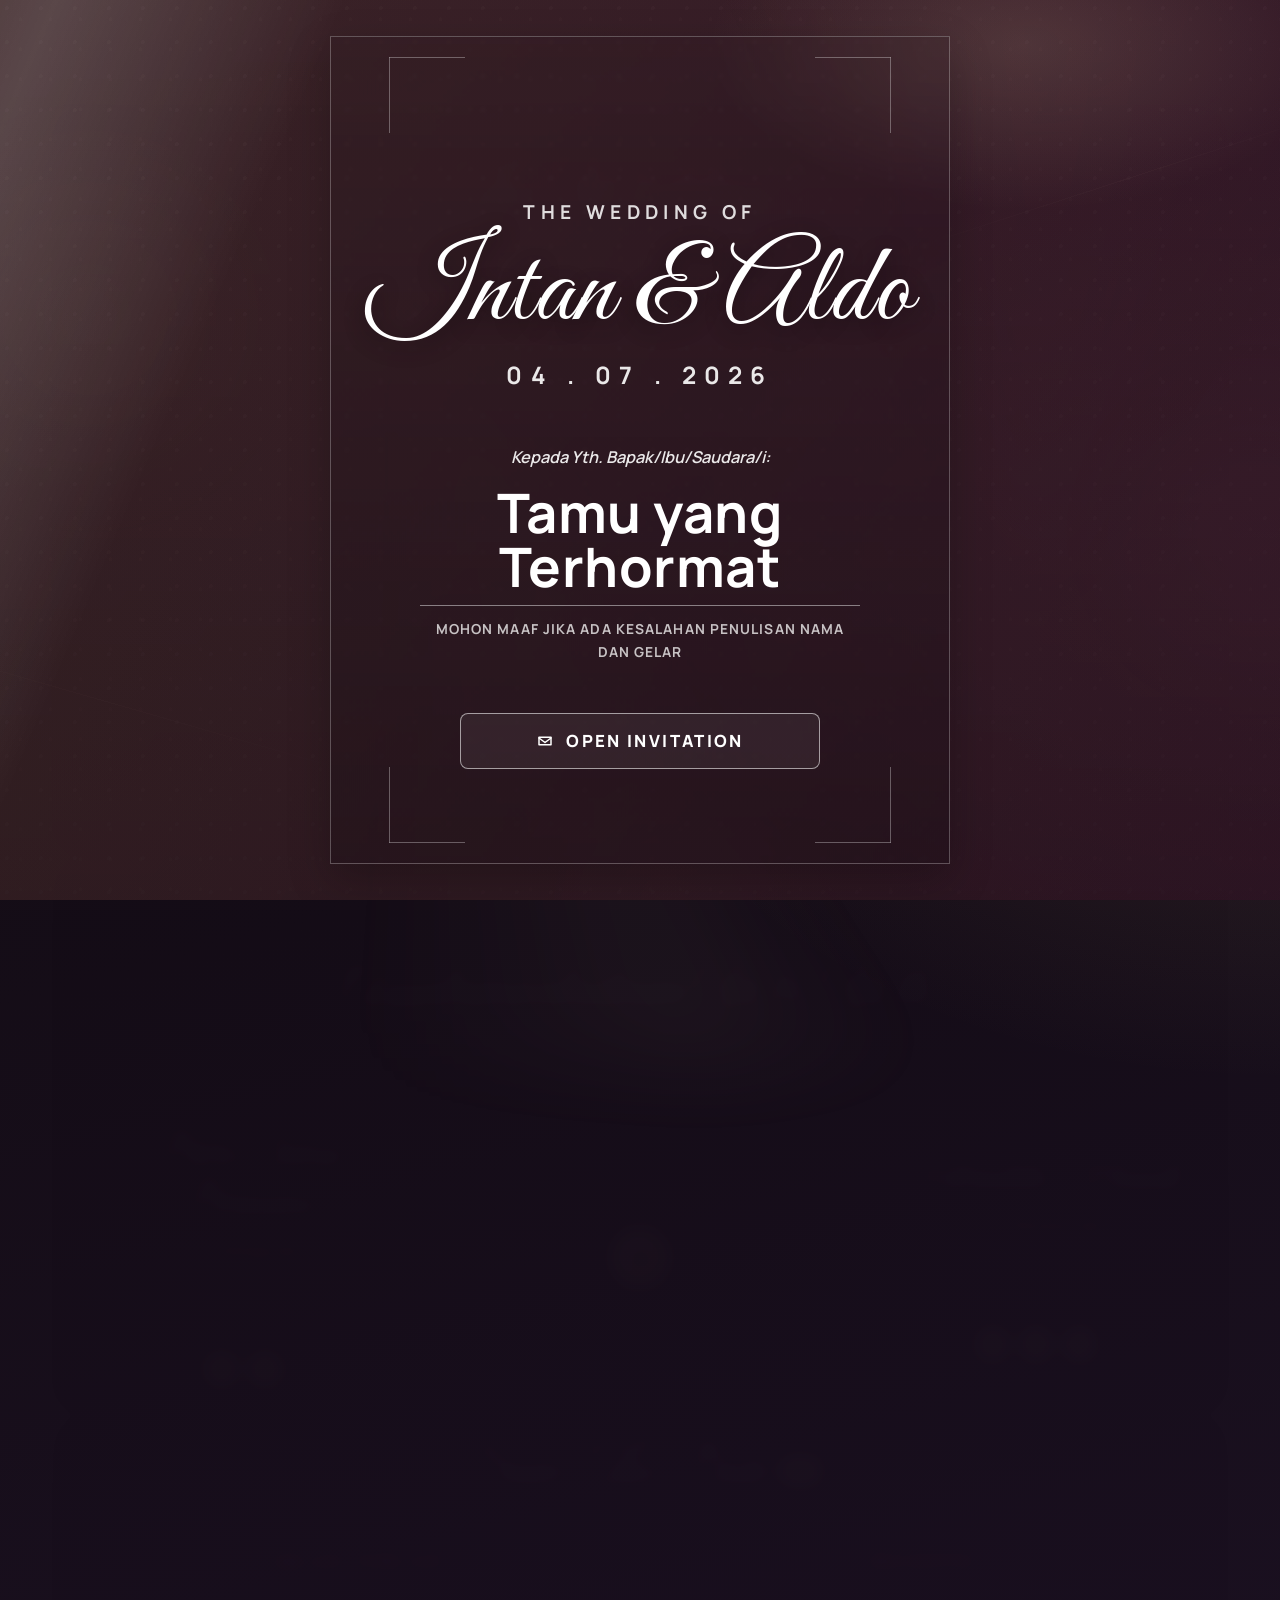
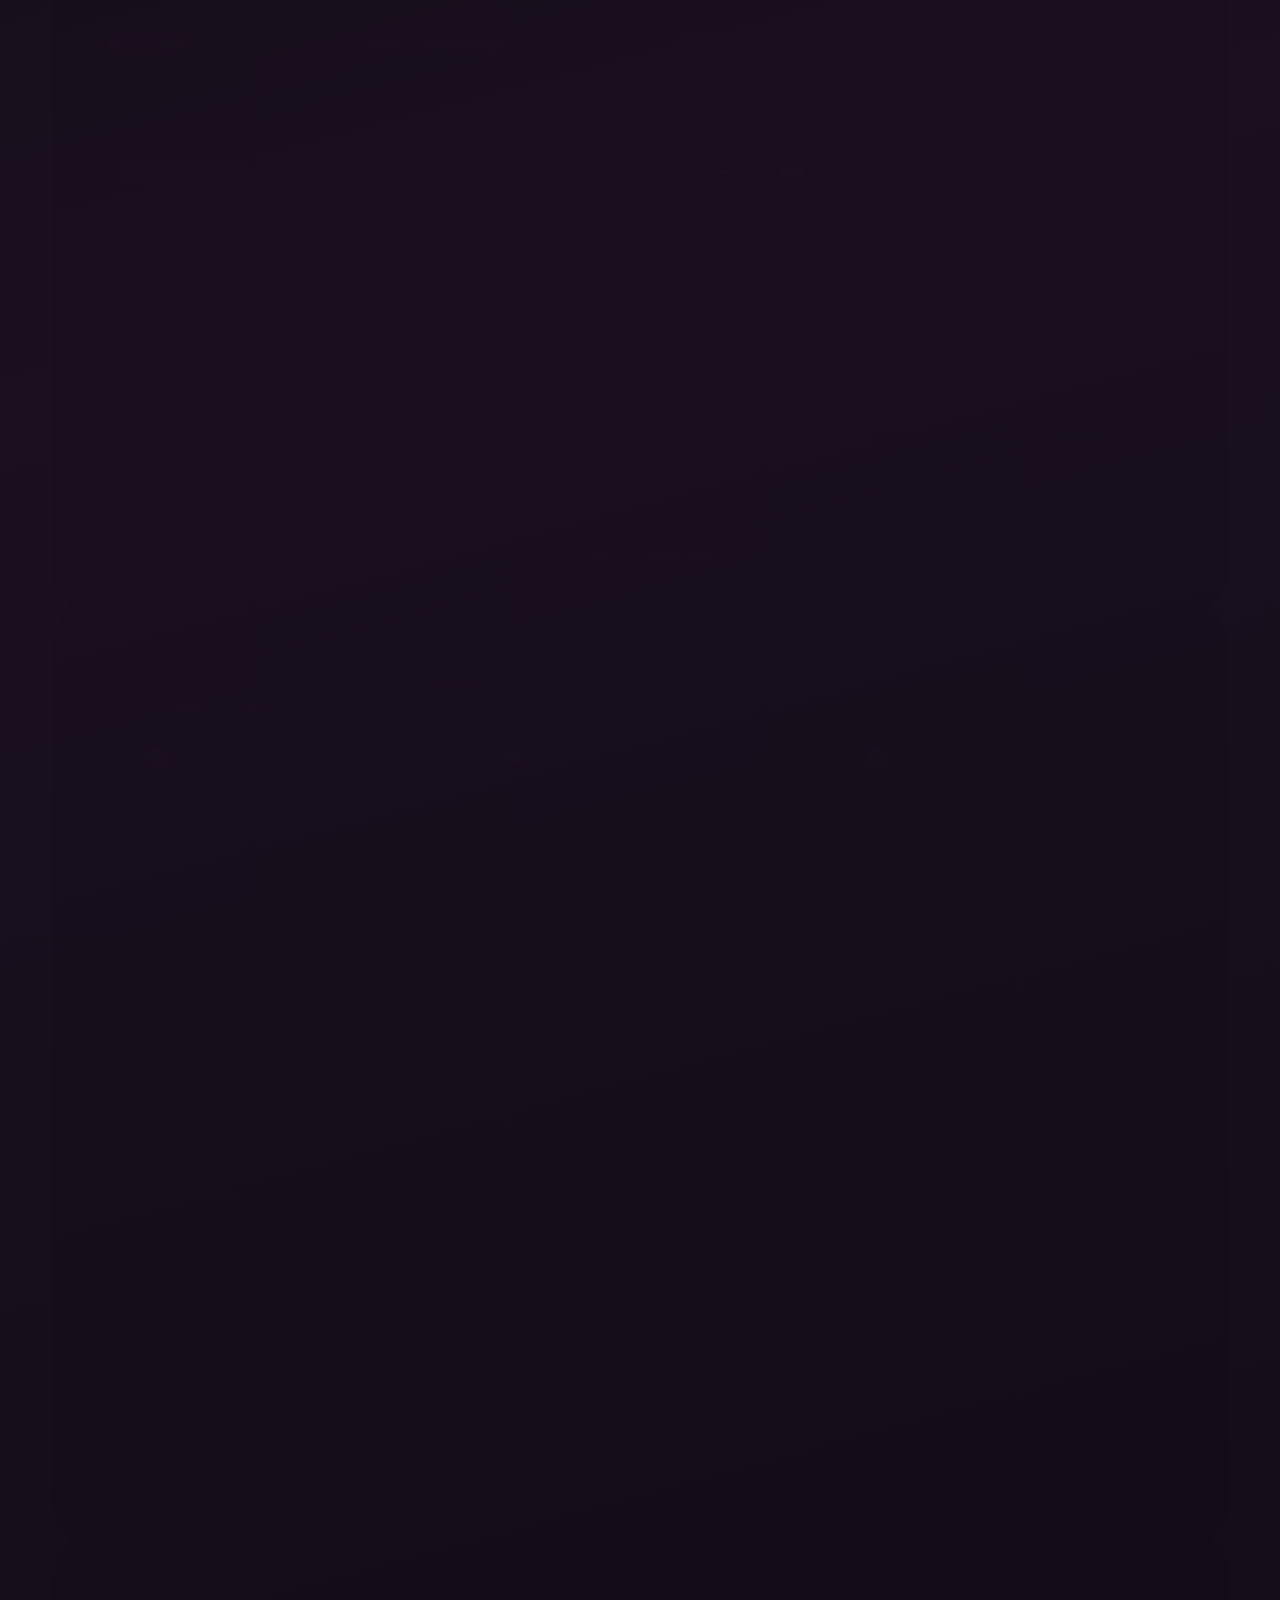
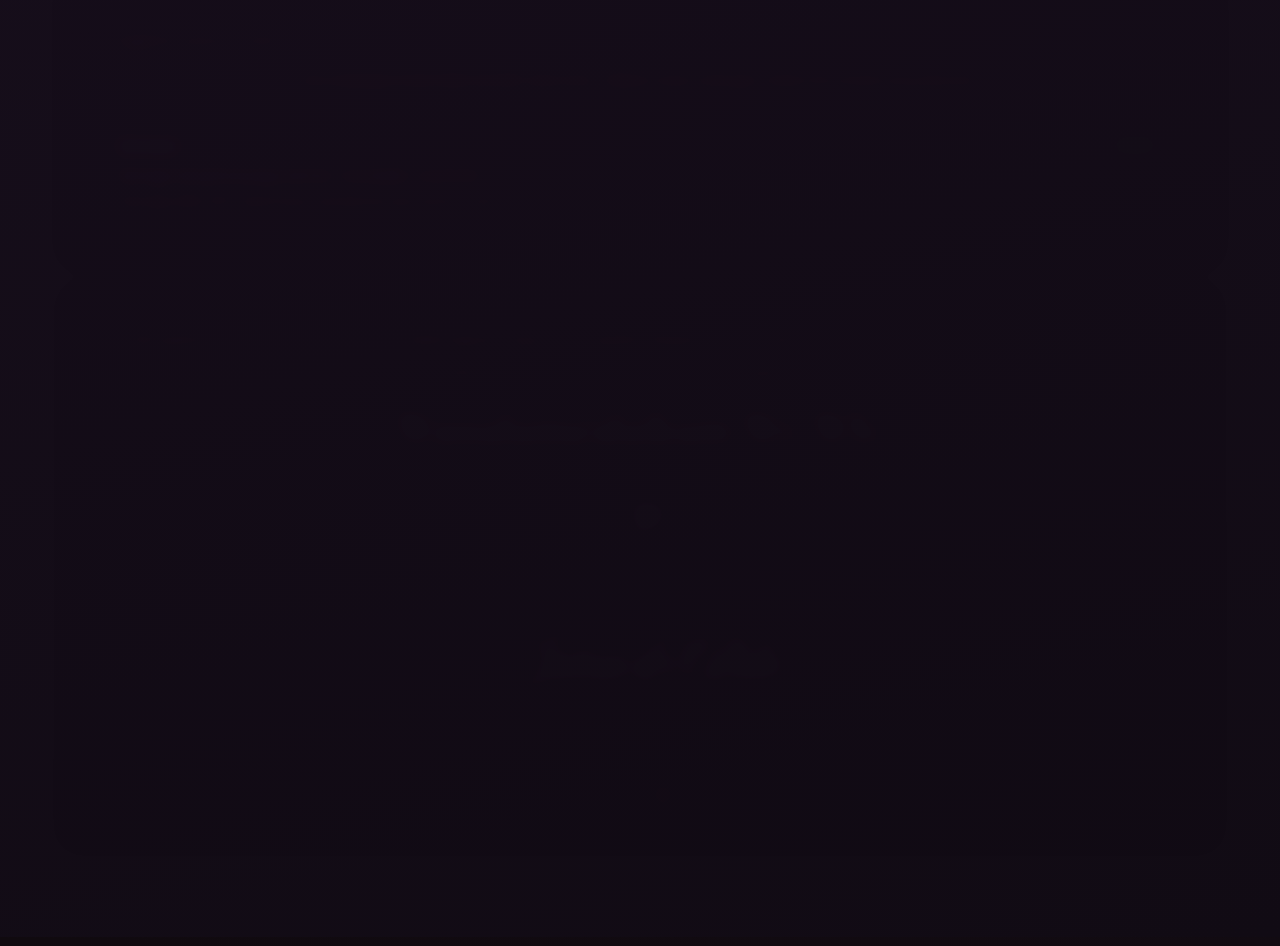
==== index.html @ 9a2dd59c "first commit" ====
﻿<!doctype html>
<html lang="id">
  <head>
    <meta charset="UTF-8" />
    <meta name="viewport" content="width=device-width, initial-scale=1.0" />
    <meta name="theme-color" content="#b58e4a" />
    <meta
      name="description"
      content="The Wedding of Putri Intan Purnama & Febrialdo Haudi."
    />
    <title>The Wedding of Intan & Aldo</title>
    <link rel="preconnect" href="https://fonts.googleapis.com" />
    <link rel="preconnect" href="https://fonts.gstatic.com" crossorigin />
    <link
      href="https://fonts.googleapis.com/css2?family=Cormorant+Garamond:wght@500;600;700&family=Great+Vibes&family=Manrope:wght@400;500;600;700;800&display=swap"
      rel="stylesheet"
    />
    <link rel="stylesheet" href="styles.css" />
    <link rel="icon" type="image/x-icon" href="/images/favicon.ico" />
  </head>
  <body>
    <div class="scroll-progress" aria-hidden="true"></div>
    <div class="bg-texture" aria-hidden="true"></div>
    <div class="ambient-motion" aria-hidden="true">
      <span class="ambient-glow ambient-glow--one"></span>
      <span class="ambient-glow ambient-glow--two"></span>
      <span class="ambient-glow ambient-glow--three"></span>
      <span class="ambient-line ambient-line--one"></span>
      <span class="ambient-line ambient-line--two"></span>
    </div>

    <section class="cover" id="cover" aria-label="Pembuka undangan">
      <div class="cover-card">
        <span class="cover-corner cover-corner--tl" aria-hidden="true"></span>
        <span class="cover-corner cover-corner--tr" aria-hidden="true"></span>
        <span class="cover-corner cover-corner--bl" aria-hidden="true"></span>
        <span class="cover-corner cover-corner--br" aria-hidden="true"></span>

        <div class="cover-top">
          <p class="cover-kicker">THE WEDDING OF</p>
          <h1 class="cover-names">Intan &amp; Aldo</h1>
          <p class="cover-date">04 . 07 . 2026</p>
        </div>

        <div class="cover-middle">
          <p class="cover-to">Kepada Yth. Bapak/Ibu/Saudara/i:</p>
          <p class="cover-recipient" id="coverRecipient">Tamu yang Terhormat</p>
          <p class="cover-note">
            MOHON MAAF JIKA ADA KESALAHAN PENULISAN NAMA DAN GELAR
          </p>
        </div>

        <button class="cover-open-btn" id="openInvitation" type="button">
          <svg viewBox="0 0 24 24" aria-hidden="true">
            <path d="M4 7h16v10H4z"></path>
            <path d="m4 8 8 6 8-6"></path>
          </svg>
          OPEN INVITATION
        </button>
      </div>
    </section>

    <main class="page" id="mainContent">
      <section
        class="section-block reveal"
        data-anim="up"
        id="countdown-section"
      >
        <article class="countdown-cover">
          <p class="countdown-script">The Wedding Of</p>

          <div class="countdown-portrait" aria-hidden="true">
            <span class="portrait-ring portrait-ring--outer"></span>
            <span class="portrait-ring portrait-ring--inner"></span>

            <div class="portrait-split">
              <div class="portrait-half portrait-half--left">
                <img
                  src="https://images.unsplash.com/photo-1524504388940-b1c1722653e1?auto=format&fit=crop&w=900&q=80"
                  alt=""
                />
              </div>
              <div class="portrait-half portrait-half--right">
                <img
                  src="https://images.unsplash.com/photo-1506794778202-cad84cf45f1d?auto=format&fit=crop&w=900&q=80"
                  alt=""
                />
              </div>
            </div>

            <span class="portrait-divider"></span>
          </div>

          <h2 class="countdown-couple">Intan &amp; Aldo</h2>
          <p class="countdown-copy">
            Kami berharap Anda menjadi bagian dari hari istimewa kami!
          </p>

          <div
            class="countdown countdown-circles"
            id="countdown"
            aria-live="polite"
          >
            <div class="unit unit-circle">
              <span class="value" data-role="days">0</span>
              <span class="label">Days</span>
            </div>
            <div class="unit unit-circle">
              <span class="value" data-role="hours">0</span>
              <span class="label">Hours</span>
            </div>
            <div class="unit unit-circle">
              <span class="value" data-role="minutes">0</span>
              <span class="label">Minutes</span>
            </div>
            <div class="unit unit-circle">
              <span class="value" data-role="seconds">0</span>
              <span class="label">Seconds</span>
            </div>
          </div>
        </article>
      </section>

      <section
        class="section-block reveal prelude-section"
        data-anim="up"
        id="salam"
      >
        <p class="prelude-khat">Bismillahirrahmanirrahim</p>
        <h2 class="prelude-greeting">Assalamu'alaikum Wr. Wb.</h2>
        <p class="prelude-lead">
          Tanpa mengurangi rasa hormat, kami mengundang Bapak/Ibu/Saudara/i
          serta kerabat sekalian untuk menghadiri acara pernikahan kami:
        </p>

        <div class="couple-showcase">
          <article class="showcase-person">
            <h3 class="showcase-name">Putri Intan Purnama</h3>
            <p class="showcase-role">Putri Ketiga dari</p>
            <p class="showcase-family">
              Bpk. Aep Purnama<br />Ibu Iis Aisyah Wahidi
            </p>
            <div
              class="showcase-socials"
              aria-label="Media sosial mempelai wanita"
            >
              <a href="#" aria-label="Instagram mempelai wanita">IG</a>
              <a href="#" aria-label="LinkedIn mempelai wanita">IN</a>
            </div>
          </article>

          <div class="showcase-center" aria-hidden="true">
            <img
              class="showcase-photo showcase-photo--left"
              src="https://images.unsplash.com/photo-1524504388940-b1c1722653e1?auto=format&fit=crop&w=700&q=80"
              alt="Foto Intan"
            />
            <span class="showcase-heart">&hearts;</span>
            <img
              class="showcase-photo showcase-photo--right"
              src="https://images.unsplash.com/photo-1506794778202-cad84cf45f1d?auto=format&fit=crop&w=700&q=80"
              alt="Foto Aldo"
            />
          </div>

          <article class="showcase-person showcase-person--right">
            <h3 class="showcase-name">Febrialdo Haudi</h3>
            <p class="showcase-role">Putra Pertama dari</p>
            <p class="showcase-family">
              Bpk. Wawan Ridwan (Alm)<br />Ibu Iis Sucianti
            </p>
            <div
              class="showcase-socials"
              aria-label="Media sosial mempelai pria"
            >
              <a href="#" aria-label="Instagram mempelai pria">IG</a>
              <a href="#" aria-label="LinkedIn mempelai pria">IN</a>
              <a href="#" aria-label="Facebook mempelai pria">FB</a>
            </div>
          </article>
        </div>
      </section>

      <section
        class="section-block reveal save-date-section"
        data-anim="up"
        id="save-date"
      >
        <div class="save-date-head">
          <h2 class="save-date-title">Save The Date</h2>
          <a
            class="save-date-pill"
            href="https://calendar.google.com/calendar/render?action=TEMPLATE&text=The+Wedding+of+Intan+%26+Aldo&dates=20260704T020000Z/20260704T080000Z&details=Save+the+date+for+our+wedding+celebration.&location=Gedung+YPHB%2C+Bogor"
            aria-label="Simpan tanggal ke kalender"
            >+</a
          >
        </div>

        <div class="save-date-grid">
          <article class="card save-card">
            <h3 class="save-card-title">Akad Nikah</h3>
            <div class="save-card-meta">
              <div>
                <p class="save-meta-label">Waktu</p>
                <p class="save-meta-value">09:00 WIB</p>
              </div>
              <div>
                <p class="save-meta-label">Tanggal</p>
                <p class="save-meta-value">Sabtu, 04 Juli 2026</p>
              </div>
            </div>
            <p class="save-card-address">
              Gedung YPHB, Jl. Raya Pajajaran No.234 A, RT.05/RW.11, Bantarjati,
              Bogor Tengah, Bogor City, West Java 16153
            </p>
            <a
              class="btn-map"
              href="https://maps.app.goo.gl/xJ5yti66ZKoxDVcT8"
              target="_blank"
              rel="noopener noreferrer"
              >Penunjuk Lokasi</a
            >
          </article>

          <article class="card save-card">
            <h3 class="save-card-title">Resepsi</h3>
            <div class="save-card-meta">
              <div>
                <p class="save-meta-label">Waktu</p>
                <p class="save-meta-value">11:00 WIB</p>
              </div>
              <div>
                <p class="save-meta-label">Tanggal</p>
                <p class="save-meta-value">Sabtu, 04 Juli 2026</p>
              </div>
            </div>
            <p class="save-card-address">
              Gedung YPHB, Jl. Raya Pajajaran No.234 A, RT.05/RW.11, Bantarjati,
              Bogor Tengah, Bogor City, West Java 16153
            </p>
            <a
              class="btn-map"
              href="https://maps.app.goo.gl/xJ5yti66ZKoxDVcT8"
              target="_blank"
              rel="noopener noreferrer"
              >Penunjuk Lokasi</a
            >
          </article>
        </div>

        <div class="save-date-map">
          <iframe
            src="https://www.google.com/maps/embed?pb=!1m18!1m12!1m3!1d3962.5!2d106.8083491!3d-6.5783987!2m3!1f0!2f0!3f0!3m2!1i1024!2i768!4f13.1!3m3!1m2!1s0x2e69c42f06fc48b1%3A0x2dd61cf51a62602f!2sGedung%20YPHB!5e0!3m2!1sid!2sid!4v1717600000000!5m2!1sid!2sid"
            allowfullscreen=""
            loading="lazy"
            referrerpolicy="no-referrer-when-downgrade"
            title="Lokasi Gedung YPHB Bogor"
          ></iframe>
          <a
            class="save-date-map-link"
            href="https://maps.app.goo.gl/xJ5yti66ZKoxDVcT8"
            target="_blank"
            rel="noopener noreferrer"
          >
            <svg viewBox="0 0 24 24" aria-hidden="true">
              <path d="M12 2C8.13 2 5 5.13 5 9c0 5.25 7 13 7 13s7-7.75 7-13c0-3.87-3.13-7-7-7zm0 9.5c-1.38 0-2.5-1.12-2.5-2.5s1.12-2.5 2.5-2.5 2.5 1.12 2.5 2.5-1.12 2.5-2.5 2.5z"/>
            </svg>
            Buka di Google Maps
          </a>
        </div>
      </section>

      <section class="section-block reveal" data-anim="up" id="gallery">
        <p class="section-head">Our Gallery</p>
        <article class="card">
          <p class="section-copy">
            Momen singkat perjalanan cinta Intan &amp; Aldo.
          </p>
          <div class="gallery-grid">
            <figure class="gallery-item reveal" data-anim="zoom">
              <img
                src="https://images.unsplash.com/photo-1487412720507-e7ab37603c6f?auto=format&fit=crop&w=1200&q=80"
                alt="Momen pertunangan"
              />
              <figcaption class="gallery-caption">Pertemuan</figcaption>
            </figure>
            <figure class="gallery-item reveal" data-anim="zoom">
              <img
                src="https://images.unsplash.com/photo-1522673607200-164d1b6ce486?auto=format&fit=crop&w=1200&q=80"
                alt="Sesi prewedding di taman"
              />
              <figcaption class="gallery-caption">Prewedding</figcaption>
            </figure>
            <figure class="gallery-item reveal" data-anim="zoom">
              <img
                src="https://images.unsplash.com/photo-1519225421980-715cb0215aed?auto=format&fit=crop&w=1200&q=80"
                alt="Detail cincin pernikahan"
              />
              <figcaption class="gallery-caption">Promise</figcaption>
            </figure>
            <figure class="gallery-item reveal" data-anim="zoom">
              <img
                src="https://images.unsplash.com/photo-1525258946800-98cfd641d0de?auto=format&fit=crop&w=1200&q=80"
                alt="Momen bersama keluarga"
              />
              <figcaption class="gallery-caption">Keluarga</figcaption>
            </figure>
            <figure class="gallery-item reveal" data-anim="zoom">
              <img
                src="https://images.unsplash.com/photo-1465495976277-4387d4b0e4a6?auto=format&fit=crop&w=1200&q=80"
                alt="Momen romantis pasangan"
              />
              <figcaption class="gallery-caption">Together</figcaption>
            </figure>
            <figure class="gallery-item reveal" data-anim="zoom">
              <img
                src="https://images.unsplash.com/photo-1502635385003-ee1e6a1a742d?auto=format&fit=crop&w=1200&q=80"
                alt="Dekorasi acara pernikahan"
              />
              <figcaption class="gallery-caption">The Day</figcaption>
            </figure>
          </div>
        </article>
      </section>

      <section class="section-block reveal" data-anim="up" id="ucapan">
        <p class="section-head">Ucapan &amp; Doa</p>
        <article class="card">
          <p class="section-copy">
            Tinggalkan pesan terbaik untuk Intan &amp; Aldo.
          </p>
          <div id="formDisabledNotice" class="form-disabled-notice" style="display:none">
            <p>Link undangan Anda tidak memiliki nama tamu. Silakan buka undangan melalui link pribadi yang diberikan.</p>
          </div>
          <form id="wishForm">
            <input
              type="text"
              id="guestName"
              placeholder="Nama"
              maxlength="60"
              required
            />
            <div class="rsvp-group">
              <p class="rsvp-label">Konfirmasi Kehadiran (RSVP)</p>
              <label class="rsvp-option">
                <input type="radio" name="rsvp" value="hadir" />
                <span>Insya Allah Hadir</span>
              </label>
              <label class="rsvp-option">
                <input type="radio" name="rsvp" value="tidak" />
                <span>Mohon Maaf Tidak Hadir</span>
              </label>
            </div>
            <textarea
              id="guestUcapan"
              placeholder="Tulis ucapan Anda"
              maxlength="280"
              required
            ></textarea>
            <textarea
              id="guestDoa"
              placeholder="Tulis doa untuk kedua mempelai (opsional)"
              maxlength="280"
            ></textarea>
            <button class="btn btn-primary" type="submit">Kirim</button>
          </form>
          <div class="wish-list" id="wishList">
            <p class="wish-loading" id="wishLoading">Memuat ucapan&hellip;</p>
          </div>
        </article>
      </section>

      <footer class="footer reveal closing-footer" data-anim="up">
        <p class="closing-lead">
          Merupakan suatu kehormatan dan kebahagiaan bagi kami, apabila
          Bapak/Ibu/Saudara/i berkenan hadir dan memberikan doa restu.
        </p>
        <p class="closing-lead">
          Atas kehadiran dan doa restunya, kami mengucapkan terima kasih.
        </p>

        <p class="closing-salam">Wassalamu'alaikum Wr. Wb.</p>
        <p class="closing-doa">Jazakumullahu Khairan</p>

        <div class="closing-avatar" aria-hidden="true">
          <div class="closing-avatar-half closing-avatar-half--left">
            <img
              src="https://images.unsplash.com/photo-1524504388940-b1c1722653e1?auto=format&fit=crop&w=700&q=80"
              alt=""
            />
          </div>
          <div class="closing-avatar-half closing-avatar-half--right">
            <img
              src="https://images.unsplash.com/photo-1506794778202-cad84cf45f1d?auto=format&fit=crop&w=700&q=80"
              alt=""
            />
          </div>
          <span class="closing-avatar-divider"></span>
        </div>

        <h3 class="closing-names">Intan &amp; Aldo</h3>

        <p class="closing-copy">&copy; Copyright 2026 Daffa Reivan All Rights Reserved</p>
        <p class="closing-contact">
          Instagram : daffa.reivan | Whatsapp : (+62) 821-2343-2959 
        </p>

        <div class="closing-socials" aria-label="Tautan sosial">
          <a href="https://wa.me/6282123432959" aria-label="Telepon" title="Telepon">
            <svg viewBox="0 0 24 24" aria-hidden="true">
              <path d="M5 4h4l2 5-2 1.5a14 14 0 0 0 4.5 4.5L15 13l5 2v4a2 2 0 0 1-2 2A15 15 0 0 1 3 6a2 2 0 0 1 2-2z"></path>
            </svg>
          </a>
          <a href="https://www.instagram.com/daffa.reivan" aria-label="Instagram" title="Instagram">
            <svg viewBox="0 0 24 24" aria-hidden="true">
              <rect x="4" y="4" width="16" height="16" rx="4"></rect>
              <circle cx="12" cy="12" r="3.5"></circle>
              <circle cx="16.5" cy="7.5" r="1"></circle>
            </svg>
          </a>
        </div>
      </footer>
    </main>

    <nav class="quick-nav" aria-label="Navigasi undangan cepat">
      <a
        class="quick-nav-link active"
        href="#countdown-section"
        data-target="countdown-section"
        aria-label="Pembuka"
        title="Pembuka"
      >
        <svg viewBox="0 0 24 24" aria-hidden="true">
          <path d="M3 11.5L12 4l9 7.5"></path>
          <path d="M6.5 10.5V20h11V10.5"></path>
        </svg>
      </a>
      <a
        class="quick-nav-link"
        href="#salam"
        data-target="salam"
        aria-label="Pengantin"
        title="Pengantin"
      >
        <svg viewBox="0 0 24 24" aria-hidden="true">
          <path
            d="M12 20s-7-4.2-7-9.3C5 7.8 7 6 9.4 6c1.3 0 2.4.6 3.1 1.5C13.2 6.6 14.3 6 15.6 6 18 6 20 7.8 20 10.7 20 15.8 12 20 12 20z"
          ></path>
        </svg>
      </a>
      <a
        class="quick-nav-link"
        href="#save-date"
        data-target="save-date"
        aria-label="Save The Date"
        title="Save The Date"
      >
        <svg viewBox="0 0 24 24" aria-hidden="true">
          <rect x="3" y="5" width="18" height="16" rx="2"></rect>
          <path d="M8 3v4M16 3v4M3 10h18"></path>
        </svg>
      </a>
      <a
        class="quick-nav-link"
        href="#gallery"
        data-target="gallery"
        aria-label="Galeri"
        title="Galeri"
      >
        <svg viewBox="0 0 24 24" aria-hidden="true">
          <path d="M4 7h16v10H4z"></path>
          <circle cx="9" cy="11" r="1.5"></circle>
          <path d="M6 16l4-3 3 2 3-3 2 4"></path>
        </svg>
      </a>
      <a
        class="quick-nav-link"
        href="#ucapan"
        data-target="ucapan"
        aria-label="Ucapan"
        title="Ucapan"
      >
        <svg viewBox="0 0 24 24" aria-hidden="true">
          <path
            d="M5 6h14a2 2 0 0 1 2 2v7a2 2 0 0 1-2 2H11l-4 3v-3H5a2 2 0 0 1-2-2V8a2 2 0 0 1 2-2z"
          ></path>
        </svg>
      </a>
    </nav>

    <div class="floating-tools" aria-label="Kontrol tambahan undangan">
      <button
        class="tool-btn"
        id="musicToggle"
        type="button"
        aria-pressed="false"
        aria-label="Toggle music"
        title="Music: Off"
      >
        <svg viewBox="0 0 24 24" aria-hidden="true">
          <path d="M9 18V6l10-2v12"></path>
          <circle cx="6" cy="18" r="3"></circle>
          <circle cx="16" cy="16" r="3"></circle>
        </svg>
        <span class="sr-only">Toggle music</span>
      </button>
      <button
        class="tool-btn"
        id="autoScrollToggle"
        type="button"
        aria-pressed="false"
        aria-label="Toggle auto scroll"
        title="Auto Scroll: Off"
      >
        <svg viewBox="0 0 24 24" aria-hidden="true">
          <path d="M12 5v14"></path>
          <path d="m7 14 5 5 5-5"></path>
          <path d="M4 5h16"></path>
        </svg>
        <span class="sr-only">Toggle auto scroll</span>
      </button>
    </div>

    <audio
      id="bgMusic"
      loop
      preload="none"
      src="./assets/audio/audio.mp3"
    ></audio>
    <script src="script.js"></script>
  </body>
</html>
---- styles.css ----
:root {
  --bg-0: #100a0f;
  --bg-1: #1a1020;
  --bg-2: #2a1630;
  --wine: #5f2a49;
  --wine-soft: #7a3d5e;
  --gold: #c8a36a;
  --gold-soft: #e4cfa4;
  --ivory: #f4e8d7;
  --muted: #d4c2aa;
  --line: rgba(228, 207, 164, 0.22);
  --glass: rgba(28, 17, 30, 0.7);
  --glass-strong: rgba(22, 13, 24, 0.82);
  --shadow-soft: 0 16px 40px rgba(2, 0, 3, 0.34);
  --shadow-strong: 0 20px 50px rgba(0, 0, 0, 0.48);
  --radius-lg: 24px;
  --radius-md: 16px;
  --container: 1180px;
  --scroll-progress: 0;
  --ease-luxury: cubic-bezier(0.16, 0.76, 0.22, 1);
}

* {
  box-sizing: border-box;
}

html,
body {
  margin: 0;
  padding: 0;
  font-family: "Manrope", "Segoe UI", sans-serif;
  color: var(--ivory);
  scroll-behavior: smooth;
  background:
    radial-gradient(860px 580px at 10% -10%, rgba(122, 61, 94, 0.26), transparent 70%),
    radial-gradient(950px 640px at 100% 15%, rgba(200, 163, 106, 0.14), transparent 72%),
    linear-gradient(165deg, var(--bg-0) 0%, var(--bg-1) 45%, #110b14 100%);
}

body {
  min-height: 100vh;
  line-height: 1.65;
  overflow-x: hidden;
}

body::before {
  content: "";
  position: fixed;
  inset: -20%;
  pointer-events: none;
  z-index: 0;
  opacity: 0.3;
  background:
    conic-gradient(from 80deg at 38% 38%, transparent 0 18%, rgba(228, 207, 164, 0.13) 22%, transparent 30% 100%),
    conic-gradient(from 260deg at 72% 62%, transparent 0 20%, rgba(122, 61, 94, 0.22) 28%, transparent 38% 100%);
  filter: blur(42px);
  animation: aurora-drift 24s var(--ease-luxury) infinite alternate;
}

.scroll-progress {
  position: fixed;
  top: 0;
  left: 0;
  height: 4px;
  width: calc(var(--scroll-progress) * 1%);
  background: linear-gradient(90deg, #91613b, var(--gold), var(--gold-soft));
  box-shadow: 0 0 16px rgba(228, 207, 164, 0.64);
  z-index: 60;
}

.bg-texture {
  position: fixed;
  inset: 0;
  pointer-events: none;
  opacity: 0.36;
  background-image:
    radial-gradient(circle at 20% 24%, rgba(255, 255, 255, 0.14) 0 2px, transparent 2px),
    radial-gradient(circle at 68% 64%, rgba(228, 207, 164, 0.14) 0 1.8px, transparent 1.8px);
  background-size: 34px 34px, 30px 30px;
  z-index: 0;
  animation: texture-float 18s linear infinite;
}

.ambient-motion {
  position: fixed;
  inset: 0;
  pointer-events: none;
  z-index: 0;
  overflow: hidden;
}

.ambient-glow,
.ambient-line {
  position: absolute;
  display: block;
  will-change: transform, opacity;
}

.ambient-glow {
  width: clamp(180px, 30vw, 420px);
  aspect-ratio: 1;
  border-radius: 50%;
  filter: blur(28px);
  opacity: 0.34;
  background: radial-gradient(circle, rgba(228, 207, 164, 0.26), transparent 68%);
  mix-blend-mode: screen;
}

.ambient-glow--one {
  left: -8%;
  top: 14%;
  animation: glow-orbit-one 17s var(--ease-luxury) infinite alternate;
}

.ambient-glow--two {
  right: -10%;
  top: 42%;
  width: clamp(160px, 24vw, 340px);
  background: radial-gradient(circle, rgba(122, 61, 94, 0.34), transparent 70%);
  animation: glow-orbit-two 21s var(--ease-luxury) infinite alternate;
}

.ambient-glow--three {
  left: 42%;
  bottom: -16%;
  width: clamp(150px, 22vw, 320px);
  opacity: 0.24;
  animation: glow-orbit-three 19s var(--ease-luxury) infinite alternate;
}

.ambient-line {
  width: 42vw;
  max-width: 520px;
  height: 1px;
  background: linear-gradient(90deg, transparent, rgba(228, 207, 164, 0.34), transparent);
  opacity: 0.24;
  transform-origin: center;
}

.ambient-line--one {
  top: 20%;
  right: -8%;
  transform: rotate(-18deg);
  animation: line-glide 15s ease-in-out infinite;
}

.ambient-line--two {
  left: -12%;
  bottom: 22%;
  transform: rotate(16deg);
  animation: line-glide 18s ease-in-out infinite reverse;
}

.cover {
  position: fixed;
  inset: 0;
  z-index: 50;
  display: grid;
  place-items: center;
  background:
    linear-gradient(rgba(47, 18, 35, 0.62), rgba(26, 11, 20, 0.82)),
    url("https://images.unsplash.com/photo-1511285560929-80b456fea0bc?auto=format&fit=crop&w=1600&q=80") center/cover;
  color: #fff;
  transition: opacity 0.45s ease, visibility 0.45s ease;
  overflow: hidden;
}

.cover::before {
  content: "";
  position: absolute;
  inset: 0;
  background:
    linear-gradient(120deg, rgba(200, 163, 106, 0.14), rgba(95, 42, 73, 0.24)),
    radial-gradient(420px 220px at 80% 5%, rgba(228, 207, 164, 0.16), transparent 75%);
  pointer-events: none;
  animation: cover-light 10s ease-in-out infinite alternate;
}

.cover::after {
  content: "";
  position: absolute;
  inset: -20%;
  background: linear-gradient(105deg, transparent 35%, rgba(255, 255, 255, 0.16) 49%, transparent 62%);
  transform: translateX(-42%) rotate(8deg);
  pointer-events: none;
  animation: cover-sheen 6.8s ease-in-out infinite;
}

.cover.hidden {
  opacity: 0;
  visibility: hidden;
}

.cover-card {
  width: min(94vw, 620px);
  min-height: min(92vh, 900px);
  border: 1px solid rgba(255, 255, 255, 0.26);
  border-radius: 0;
  text-align: center;
  padding: clamp(24px, 6vw, 40px) clamp(16px, 5vw, 30px);
  backdrop-filter: blur(1.5px);
  background: linear-gradient(180deg, rgba(24, 13, 21, 0.1), rgba(24, 13, 21, 0.35));
  box-shadow: 0 16px 40px rgba(0, 0, 0, 0.22);
  display: flex;
  flex-direction: column;
  justify-content: space-between;
  align-items: center;
  position: relative;
  transition: transform 0.6s var(--ease-luxury), opacity 0.6s ease;
  animation: cover-card-enter 1s var(--ease-luxury) both, float-soft 7s ease-in-out 1s infinite;
}

.cover.hidden .cover-card {
  animation: none;
  transform: translateY(-14px) scale(1.04);
  opacity: 0;
}

.cover-corner {
  position: absolute;
  width: min(12vw, 76px);
  height: min(12vw, 76px);
  opacity: 0.55;
  animation: corner-breathe 4.8s ease-in-out infinite;
}

.cover-corner::before,
.cover-corner::after {
  content: "";
  position: absolute;
  background: rgba(255, 255, 255, 0.56);
}

.cover-corner::before {
  width: 100%;
  height: 1px;
}

.cover-corner::after {
  width: 1px;
  height: 100%;
}

.cover-corner--tl { top: 20px; left: 20px; }
.cover-corner--tr { top: 20px; right: 20px; transform: scaleX(-1); }
.cover-corner--bl { bottom: 20px; left: 20px; transform: scaleY(-1); }
.cover-corner--br { bottom: 20px; right: 20px; transform: scale(-1); }

.cover-top {
  margin-top: clamp(48px, 16vh, 120px);
}

.cover-kicker {
  margin: 0;
  letter-spacing: 0.28em;
  font-size: clamp(0.95rem, 2vw, 1.2rem);
  font-weight: 700;
  color: rgba(255, 255, 255, 0.85);
}

.cover-names {
  margin: 12px 0 8px;
  font-family: "Great Vibes", cursive;
  font-size: clamp(3rem, 12vw, 7rem);
  font-weight: 400;
  line-height: 0.95;
  letter-spacing: 0.01em;
  color: #fff;
  text-shadow: 0 6px 20px rgba(0, 0, 0, 0.36);
  animation: text-glow 4.5s ease-in-out infinite alternate;
}

.cover-date {
  margin: 0;
  font-size: clamp(0.95rem, 2.8vw, 1.5rem);
  letter-spacing: 0.34em;
  font-weight: 700;
  color: rgba(255, 255, 255, 0.9);
}

.cover-middle {
  width: min(90%, 440px);
  margin: 10px auto;
}

.eyebrow {
  margin: 0 0 10px;
  font-size: 0.72rem;
  letter-spacing: 0.24em;
  text-transform: uppercase;
  color: var(--gold-soft);
  opacity: 0.95;
}

.names {
  margin: 0;
  font-family: "Cormorant Garamond", Georgia, serif;
  font-size: clamp(2.2rem, 8vw, 3.8rem);
  line-height: 1.05;
  letter-spacing: 0.02em;
}

.cover-to {
  margin: 0;
  font-size: clamp(0.88rem, 2.4vw, 1.02rem);
  font-style: italic;
  font-weight: 600;
  color: rgba(255, 255, 255, 0.9);
}

.cover-recipient {
  margin: 14px 0 12px;
  font-size: clamp(2rem, 9vw, 3.4rem);
  font-weight: 700;
  line-height: 1;
  color: #fff;
  letter-spacing: 0.01em;
}

.cover-note {
  margin: 0;
  padding-top: 12px;
  border-top: 1px solid rgba(255, 255, 255, 0.45);
  font-size: clamp(0.68rem, 2vw, 0.86rem);
  letter-spacing: 0.08em;
  font-weight: 700;
  color: rgba(255, 255, 255, 0.74);
}

.cover-open-btn {
  width: min(86%, 360px);
  margin-bottom: clamp(18px, 7vh, 54px);
  border: 1px solid rgba(255, 255, 255, 0.56);
  border-radius: 8px;
  background: rgba(255, 255, 255, 0.06);
  color: #fff;
  display: inline-flex;
  align-items: center;
  justify-content: center;
  gap: 12px;
  height: 56px;
  font: inherit;
  font-size: 1.05rem;
  font-weight: 800;
  letter-spacing: 0.14em;
  text-transform: uppercase;
  cursor: pointer;
  position: relative;
  overflow: hidden;
  transition: transform 0.2s ease, background 0.2s ease, border-color 0.2s ease;
}

.cover-open-btn::after {
  content: "";
  position: absolute;
  inset: 0;
  background: linear-gradient(90deg, transparent, rgba(255, 255, 255, 0.2), transparent);
  transform: translateX(-120%);
  transition: transform 0.7s ease;
}

.cover-open-btn:hover {
  transform: translateY(-1px);
  background: rgba(255, 255, 255, 0.14);
  border-color: rgba(255, 255, 255, 0.78);
}

.cover-open-btn:hover::after {
  transform: translateX(120%);
}

.cover-open-btn svg {
  width: 18px;
  height: 18px;
  stroke: currentColor;
  fill: none;
  stroke-width: 2;
  stroke-linecap: round;
  stroke-linejoin: round;
}

.btn {
  border: 0;
  border-radius: 999px;
  font: inherit;
  font-weight: 700;
  cursor: pointer;
  padding: 12px 22px;
  transition: transform 0.2s ease, box-shadow 0.2s ease;
}

.btn:hover {
  transform: translateY(-1px);
}

.btn-primary {
  color: #1b0f1e;
  background: linear-gradient(125deg, var(--gold-soft), var(--gold));
  box-shadow: 0 10px 24px rgba(14, 8, 13, 0.42);
}

.page {
  position: relative;
  z-index: 1;
  width: min(var(--container), calc(100% - 28px));
  margin: 0 auto;
  padding: clamp(24px, 4vw, 44px) 0 clamp(72px, 9vw, 96px);
  display: grid;
  grid-template-columns: repeat(2, minmax(0, 1fr));
  gap: 16px;
  opacity: 0.01;
  transform: translateY(38px) scale(0.986);
  filter: blur(8px);
  pointer-events: none;
}

body.invitation-open .page {
  animation: page-enter 900ms var(--ease-luxury) forwards;
  pointer-events: auto;
}

.page::before {
  content: "";
  position: absolute;
  inset: 0;
  border: 1px solid rgba(228, 207, 164, 0.1);
  border-radius: 22px;
  pointer-events: none;
}

.page > #salam,
.page > #save-date,
.page > #gallery,
.page > #countdown-section,
.page > #ucapan,
.page > .footer {
  grid-column: 1 / -1;
}

.save-date-section {
  background:
    linear-gradient(150deg, rgba(28, 17, 30, 0.84) 0%, rgba(16, 10, 17, 0.92) 100%),
    radial-gradient(300px 180px at 50% 0%, rgba(228, 207, 164, 0.13), transparent 72%);
}

.save-date-head {
  display: flex;
  align-items: center;
  justify-content: center;
  gap: 12px;
  margin-bottom: 16px;
}

.save-date-title {
  margin: 0;
  font-family: "Great Vibes", cursive;
  font-size: clamp(2.1rem, 6vw, 3.5rem);
  line-height: 1;
  font-weight: 400;
  color: var(--ivory);
}

.save-date-pill {
  width: 42px;
  height: 30px;
  border-radius: 999px;
  display: inline-grid;
  place-items: center;
  text-decoration: none;
  font-size: 1.2rem;
  font-weight: 800;
  color: #1b1020;
  background: linear-gradient(130deg, var(--gold-soft), var(--gold));
  box-shadow: 0 8px 18px rgba(0, 0, 0, 0.32);
  transition: transform 0.24s ease, box-shadow 0.24s ease;
}

.save-date-pill:hover {
  transform: translateY(-2px) rotate(90deg);
  box-shadow: 0 12px 24px rgba(0, 0, 0, 0.38);
}

.save-date-grid {
  display: grid;
  gap: 12px;
  grid-template-columns: repeat(2, minmax(0, 1fr));
}

.save-date-map {
  margin-top: 14px;
  border-radius: var(--radius-md);
  overflow: hidden;
  border: 1px solid rgba(228, 207, 164, 0.28);
  background: rgba(20, 12, 22, 0.7);
}

.save-date-map iframe {
  display: block;
  width: 100%;
  height: 300px;
  border: none;
  filter: saturate(0.7) brightness(0.88) hue-rotate(200deg);
}

.save-date-map-link {
  display: flex;
  align-items: center;
  justify-content: center;
  gap: 7px;
  padding: 11px 16px;
  background: rgba(228, 207, 164, 0.07);
  border-top: 1px solid rgba(228, 207, 164, 0.22);
  color: var(--gold-soft);
  text-decoration: none;
  font-size: 0.85rem;
  font-weight: 600;
  letter-spacing: 0.03em;
  transition: background 0.2s, color 0.2s;
}

.save-date-map-link:hover {
  background: rgba(228, 207, 164, 0.14);
  color: var(--ivory);
}

.save-date-map-link svg {
  width: 15px;
  height: 15px;
  fill: currentColor;
  flex-shrink: 0;
}

.save-card {
  background: linear-gradient(160deg, rgba(45, 28, 46, 0.94), rgba(24, 15, 26, 0.92));
  border-color: rgba(228, 207, 164, 0.3);
}

.save-card-title {
  margin: 0;
  text-align: center;
  font-family: "Cormorant Garamond", Georgia, serif;
  text-transform: uppercase;
  letter-spacing: 0.08em;
  color: var(--gold-soft);
  font-size: clamp(1.2rem, 2.9vw, 1.6rem);
}

.save-card-meta {
  margin-top: 12px;
  padding-top: 12px;
  border-top: 1px solid rgba(228, 207, 164, 0.28);
  display: grid;
  grid-template-columns: repeat(2, minmax(0, 1fr));
  gap: 12px;
}

.save-meta-label {
  margin: 0;
  color: rgba(228, 207, 164, 0.78);
  font-size: 0.82rem;
  letter-spacing: 0.08em;
  text-transform: uppercase;
}

.save-meta-value {
  margin: 4px 0 0;
  color: var(--ivory);
  font-weight: 700;
}

.save-card-address {
  margin: 14px 0 0;
  color: var(--muted);
  font-family: "Cormorant Garamond", Georgia, serif;
  font-size: clamp(1.1rem, 2.2vw, 1.36rem);
  line-height: 1.44;
  text-align: center;
}

.save-card .btn-map {
  margin-top: 14px;
  width: fit-content;
  justify-self: center;
}

.prelude-section {
  text-align: center;
  background:
    linear-gradient(150deg, rgba(28, 17, 30, 0.84) 0%, rgba(16, 10, 17, 0.92) 100%),
    radial-gradient(260px 160px at 50% -10%, rgba(228, 207, 164, 0.12), transparent 70%);
}

.prelude-khat {
  margin: 6px 0 10px;
  font-family: "Cormorant Garamond", Georgia, serif;
  font-size: clamp(1.35rem, 4vw, 2.25rem);
  color: rgba(228, 207, 164, 0.86);
  letter-spacing: 0.04em;
}

.prelude-greeting {
  margin: 0;
  font-family: "Great Vibes", cursive;
  font-size: clamp(2.3rem, 7vw, 4rem);
  font-weight: 400;
  color: var(--ivory);
  line-height: 1;
}

.prelude-lead {
  margin: 16px auto 0;
  max-width: 840px;
  color: var(--muted);
  font-size: clamp(1rem, 2.3vw, 1.18rem);
}

.couple-showcase {
  margin-top: clamp(22px, 4vw, 32px);
  display: grid;
  grid-template-columns: minmax(0, 1fr) auto minmax(0, 1fr);
  gap: clamp(12px, 2vw, 20px);
  align-items: center;
}

.showcase-person {
  text-align: center;
}

.showcase-name {
  margin: 0;
  font-family: "Great Vibes", cursive;
  font-size: clamp(2rem, 4.8vw, 3rem);
  font-weight: 400;
  color: var(--ivory);
  line-height: 1.02;
}

.showcase-role {
  margin: 10px 0 0;
  color: var(--gold-soft);
  font-weight: 700;
}

.showcase-family {
  margin: 6px 0 0;
  color: var(--muted);
  font-family: "Cormorant Garamond", Georgia, serif;
  font-size: clamp(1.22rem, 2.4vw, 1.55rem);
  font-weight: 600;
  line-height: 1.42;
}

.showcase-socials {
  margin-top: 14px;
  display: flex;
  justify-content: center;
  gap: 10px;
}

.showcase-socials a {
  width: 34px;
  height: 34px;
  border-radius: 50%;
  display: inline-grid;
  place-items: center;
  text-decoration: none;
  color: #1a1020;
  font-size: 0.72rem;
  font-weight: 800;
  letter-spacing: 0.04em;
  border: 1px solid rgba(228, 207, 164, 0.58);
  background: linear-gradient(130deg, var(--gold-soft), var(--gold));
  box-shadow: 0 10px 18px rgba(0, 0, 0, 0.28);
  transition: transform 0.24s ease, box-shadow 0.24s ease;
}

.showcase-socials a:hover {
  transform: translateY(-2px) scale(1.04);
  box-shadow: 0 14px 24px rgba(0, 0, 0, 0.34);
}

.showcase-center {
  position: relative;
  width: min(44vw, 430px);
  display: flex;
  justify-content: center;
  align-items: center;
  gap: clamp(8px, 1.8vw, 14px);
}

.showcase-photo {
  width: clamp(110px, 18vw, 176px);
  aspect-ratio: 1 / 1;
  border-radius: 50%;
  object-fit: cover;
  border: 2px solid rgba(228, 207, 164, 0.45);
  box-shadow: 0 14px 30px rgba(0, 0, 0, 0.38);
  animation: photo-float 6.5s ease-in-out infinite;
}

.showcase-photo--right {
  animation-delay: -2.6s;
}

.showcase-heart {
  position: absolute;
  width: clamp(46px, 7vw, 60px);
  height: clamp(46px, 7vw, 60px);
  border-radius: 50%;
  display: grid;
  place-items: center;
  font-size: clamp(1rem, 2.2vw, 1.35rem);
  color: #1c1020;
  background: linear-gradient(135deg, var(--gold-soft), var(--gold));
  border: 2px solid rgba(255, 255, 255, 0.65);
  box-shadow: 0 10px 20px rgba(0, 0, 0, 0.35);
  animation: heart-pulse 2.8s ease-in-out infinite;
}

.section-block {
  margin-top: 0;
  border-radius: var(--radius-lg);
  border: 1px solid var(--line);
  background: linear-gradient(150deg, var(--glass) 0%, rgba(24, 15, 26, 0.9) 100%);
  box-shadow: var(--shadow-soft);
  padding: clamp(14px, 2.6vw, 20px);
  position: relative;
  overflow: hidden;
  transform-style: preserve-3d;
}

.section-block::before {
  content: "";
  position: absolute;
  inset: 0;
  opacity: 0;
  pointer-events: none;
  background: linear-gradient(120deg, transparent 20%, rgba(228, 207, 164, 0.08), transparent 70%);
  transform: translateX(-30%);
  transition: opacity 0.4s ease, transform 0.8s var(--ease-luxury);
}

.section-block:hover::before {
  opacity: 1;
  transform: translateX(30%);
}

.section-block::after {
  content: "";
  position: absolute;
  top: -90px;
  right: -80px;
  width: 210px;
  height: 210px;
  background: radial-gradient(circle, rgba(122, 61, 94, 0.36) 0%, transparent 72%);
  pointer-events: none;
}

.couple-section {
  background:
    linear-gradient(150deg, var(--glass) 0%, rgba(24, 15, 26, 0.9) 100%),
    radial-gradient(320px 200px at 50% 0%, rgba(228, 207, 164, 0.09), transparent 74%);
}

.couple-stack {
  display: grid;
  gap: 12px;
}

.person-card {
  text-align: center;
  padding-inline: clamp(18px, 4vw, 28px);
}

.person-role {
  margin: 0 0 10px;
  letter-spacing: 0.14em;
  text-transform: uppercase;
  font-size: 0.73rem;
  font-weight: 700;
  color: var(--gold-soft);
}

.person-name {
  margin: 0;
  font-family: "Cormorant Garamond", Georgia, serif;
  font-size: clamp(1.9rem, 5vw, 2.6rem);
  color: var(--ivory);
  line-height: 1.12;
}

.person-nickname {
  font-size: 0.86em;
  color: var(--gold-soft);
  font-weight: 600;
}

.person-family {
  margin: 14px auto 0;
  max-width: 40ch;
  color: var(--muted);
  font-size: clamp(1rem, 2.5vw, 1.08rem);
  line-height: 1.5;
}

.couple-mark {
  width: 52px;
  height: 52px;
  display: grid;
  place-items: center;
  border-radius: 50%;
  border: 1px solid rgba(228, 207, 164, 0.42);
  background: rgba(228, 207, 164, 0.1);
  color: var(--gold-soft);
  font-family: "Cormorant Garamond", Georgia, serif;
  font-size: 1.6rem;
  box-shadow: inset 0 0 0 4px rgba(22, 13, 24, 0.42);
  margin: 2px auto;
}

.event-section {
  background:
    linear-gradient(150deg, var(--glass) 0%, rgba(24, 15, 26, 0.9) 100%),
    radial-gradient(280px 160px at 20% 10%, rgba(122, 61, 94, 0.22), transparent 70%);
}

.event-grid {
  display: grid;
  gap: 12px;
  grid-template-columns: repeat(2, minmax(0, 1fr));
}

.event-card {
  display: grid;
  gap: 8px;
  align-content: start;
}

.event-title {
  margin: 0;
  font-family: "Cormorant Garamond", Georgia, serif;
  font-size: clamp(1.9rem, 4.4vw, 2.5rem);
  line-height: 1.1;
  color: var(--ivory);
}

.event-date,
.event-time,
.event-location {
  margin: 0;
  color: var(--muted);
  font-size: clamp(1rem, 2.4vw, 1.08rem);
  line-height: 1.48;
}

.event-time {
  color: var(--gold-soft);
  font-weight: 700;
}

.section-head {
  display: flex;
  align-items: center;
  justify-content: center;
  gap: 12px;
  margin: 0 0 14px;
  color: var(--gold-soft);
  font-size: 0.78rem;
  font-weight: 700;
  letter-spacing: 0.2em;
  text-transform: uppercase;
}

.section-head::before,
.section-head::after {
  content: "";
  flex: 1;
  max-width: 96px;
  height: 1px;
  background: linear-gradient(90deg, transparent, rgba(228, 207, 164, 0.5), transparent);
}

.card {
  position: relative;
  background: linear-gradient(160deg, rgba(43, 27, 45, 0.88), var(--glass-strong));
  border: 1px solid rgba(228, 207, 164, 0.2);
  border-radius: var(--radius-lg);
  box-shadow: var(--shadow-soft);
  padding: clamp(16px, 2.8vw, 25px);
  transition: transform 0.34s var(--ease-luxury), box-shadow 0.34s ease, border-color 0.34s ease;
}

.card::before {
  content: "";
  position: absolute;
  top: 0;
  left: 18px;
  right: 18px;
  height: 1px;
  opacity: 0.65;
  background: linear-gradient(90deg, transparent, rgba(228, 207, 164, 0.5), transparent);
}

.card:hover {
  transform: translateY(-3px);
  box-shadow: var(--shadow-strong);
  border-color: rgba(228, 207, 164, 0.38);
}

.hero {
  text-align: center;
  overflow: hidden;
  padding-top: clamp(28px, 4vw, 38px);
  padding-bottom: clamp(28px, 4vw, 38px);
  background:
    linear-gradient(170deg, rgba(35, 21, 37, 0.86) 0%, rgba(27, 16, 28, 0.96) 100%),
    radial-gradient(360px 180px at 50% 0%, rgba(228, 207, 164, 0.12), transparent 80%);
}

.hero-badge {
  display: inline-flex;
  align-items: center;
  justify-content: center;
  margin-bottom: 12px;
  padding: 6px 14px;
  border-radius: 999px;
  border: 1px solid rgba(228, 207, 164, 0.3);
  background: rgba(228, 207, 164, 0.08);
  color: var(--gold-soft);
  font-size: 0.72rem;
  font-weight: 700;
  letter-spacing: 0.16em;
  text-transform: uppercase;
  box-shadow: 0 6px 16px rgba(0, 0, 0, 0.22);
}

.hero h1 {
  margin: 0;
  font-family: "Great Vibes", cursive;
  font-size: clamp(2.8rem, 7vw, 5.2rem);
  color: var(--ivory);
  letter-spacing: 0.01em;
  line-height: 0.95;
}

.hero-date {
  margin: 12px auto 0;
  width: fit-content;
  border-radius: 999px;
  border: 1px solid rgba(228, 207, 164, 0.3);
  background: rgba(228, 207, 164, 0.12);
  color: var(--gold-soft);
  font-size: 0.95rem;
  font-weight: 700;
  letter-spacing: 0.04em;
  padding: 7px 15px;
}

.quote {
  margin: 18px auto 0;
  max-width: 720px;
  font-style: italic;
  color: #e1d5c4;
}

.section-title {
  margin: 0 0 8px;
  font-family: "Cormorant Garamond", Georgia, serif;
  font-size: clamp(1.45rem, 3vw, 2rem);
  color: var(--ivory);
  letter-spacing: 0.015em;
}

.section-copy {
  margin: 0;
  color: var(--muted);
  font-size: 0.96rem;
  overflow-wrap: anywhere;
}

.grid-2 {
  display: grid;
  gap: 12px;
  grid-template-columns: repeat(2, minmax(0, 1fr));
}

.grid-1 {
  display: grid;
  gap: 16px;
}

.btn-map {
  display: inline-flex;
  align-items: center;
  justify-content: center;
  margin-top: 14px;
  text-decoration: none;
  color: var(--gold-soft);
  border: 1px solid rgba(228, 207, 164, 0.28);
  border-radius: 999px;
  background: rgba(228, 207, 164, 0.07);
  padding: 10px 16px;
  font-weight: 700;
  transition: transform 0.2s ease, border-color 0.2s ease, background 0.2s ease;
}

.btn-map:hover {
  transform: translateY(-1px);
  border-color: rgba(228, 207, 164, 0.6);
  background: rgba(228, 207, 164, 0.16);
}

.invitees {
  margin: 12px 0 0;
  padding-left: 20px;
  columns: 2;
  column-gap: 28px;
  color: #deccb5;
}

.invitees li {
  margin: 0 0 8px;
  min-height: 1.4em;
  break-inside: avoid;
}

.gallery-grid {
  margin-top: 14px;
  display: grid;
  gap: 10px;
  grid-template-columns: repeat(3, minmax(0, 1fr));
}

.gallery-item {
  position: relative;
  overflow: hidden;
  border-radius: var(--radius-md);
  border: 1px solid rgba(228, 207, 164, 0.26);
  box-shadow: 0 8px 24px rgba(0, 0, 0, 0.22);
  aspect-ratio: 4 / 5;
}

.gallery-item img {
  width: 100%;
  height: 100%;
  object-fit: cover;
  display: block;
  filter: saturate(0.84) sepia(0.22) hue-rotate(-10deg) contrast(1.04) brightness(0.92);
  transition: transform 0.9s var(--ease-luxury), filter 0.35s ease;
}

.gallery-item::after {
  content: "";
  position: absolute;
  inset: 0;
  background: linear-gradient(to top, rgba(5, 3, 6, 0.5), rgba(5, 3, 6, 0.1) 60%);
}

.gallery-item:hover img {
  transform: scale(1.08);
  filter: saturate(1.02) sepia(0.12) hue-rotate(-5deg) contrast(1.07) brightness(0.98);
}

.gallery-caption {
  position: absolute;
  left: 10px;
  bottom: 9px;
  z-index: 1;
  font-size: 0.78rem;
  color: #fff;
  letter-spacing: 0.06em;
  text-transform: uppercase;
}

.countdown {
  margin-top: 14px;
  display: grid;
  gap: 10px;
  grid-template-columns: repeat(4, minmax(0, 1fr));
}

#countdown-section {
  background:
    linear-gradient(155deg, rgba(34, 20, 36, 0.9) 0%, rgba(16, 10, 17, 0.96) 100%),
    radial-gradient(420px 240px at 50% -8%, rgba(228, 207, 164, 0.14), transparent 72%);
}

.countdown-cover {
  border: 1px solid rgba(228, 207, 164, 0.24);
  border-radius: calc(var(--radius-lg) - 4px);
  background:
    linear-gradient(170deg, rgba(42, 25, 44, 0.72) 0%, rgba(18, 11, 20, 0.86) 100%),
    radial-gradient(260px 180px at 50% 0%, rgba(228, 207, 164, 0.1), transparent 72%);
  box-shadow: 0 16px 38px rgba(0, 0, 0, 0.32);
  padding: clamp(18px, 4vw, 28px) clamp(14px, 3vw, 24px);
  text-align: center;
}

.countdown-script {
  margin: 0;
  font-family: "Great Vibes", cursive;
  font-size: clamp(2.3rem, 8vw, 4.4rem);
  line-height: 0.95;
  color: var(--gold-soft);
  text-shadow: 0 4px 16px rgba(0, 0, 0, 0.32);
}

.countdown-portrait {
  position: relative;
  width: min(64vw, 310px);
  aspect-ratio: 1 / 1;
  margin: clamp(12px, 3.4vw, 20px) auto 0;
  display: grid;
  place-items: center;
}

.portrait-ring {
  position: absolute;
  border-radius: 50%;
  pointer-events: none;
}

.portrait-ring--outer {
  inset: 0;
  border: 2px solid rgba(200, 163, 106, 0.82);
  box-shadow: 0 0 0 2px rgba(200, 163, 106, 0.12);
  animation: ring-turn 18s linear infinite;
}

.portrait-ring--inner {
  inset: 10px;
  border: 1px solid rgba(228, 207, 164, 0.68);
  animation: ring-turn 14s linear infinite reverse;
}

.portrait-split {
  width: calc(100% - 26px);
  height: calc(100% - 26px);
  border-radius: 50%;
  overflow: hidden;
  display: flex;
  animation: photo-float 7s ease-in-out infinite;
}

.portrait-half {
  width: 50%;
  height: 100%;
  position: relative;
}

.portrait-half img {
  width: 100%;
  height: 100%;
  object-fit: cover;
  display: block;
  filter: saturate(0.8) sepia(0.2) hue-rotate(-10deg) contrast(1.02);
}

.portrait-half--left img {
  object-position: 45% center;
}

.portrait-half--right img {
  object-position: 55% center;
}

.portrait-divider {
  position: absolute;
  width: 2px;
  height: 78%;
  background: linear-gradient(180deg, rgba(228, 207, 164, 0.85), rgba(228, 207, 164, 0.35));
  border-radius: 999px;
  box-shadow: 0 0 8px rgba(228, 207, 164, 0.5);
  animation: divider-glow 3s ease-in-out infinite;
}

.countdown-couple {
  margin: clamp(14px, 3vw, 20px) 0 0;
  font-family: "Great Vibes", cursive;
  font-size: clamp(2.4rem, 7vw, 4rem);
  font-weight: 400;
  line-height: 0.95;
  color: var(--ivory);
}

.countdown-copy {
  margin: 14px auto 0;
  color: var(--muted);
  font-size: clamp(0.95rem, 2.4vw, 1.08rem);
  max-width: 44ch;
}

.countdown-circles {
  margin-top: clamp(18px, 4vw, 26px);
  gap: clamp(8px, 2vw, 12px);
  width: fit-content;
  max-width: 100%;
  margin-left: auto;
  margin-right: auto;
  grid-template-columns: repeat(4, minmax(72px, 102px));
}

.unit-circle {
  aspect-ratio: 1 / 1;
  width: 100%;
  max-width: 102px;
  border-radius: 50%;
  padding: 0;
  display: grid;
  place-items: center;
  background:
    radial-gradient(circle at 30% 25%, rgba(228, 207, 164, 0.18), transparent 58%),
    linear-gradient(155deg, #6e3c5a, #472941);
  border: 1px solid rgba(228, 207, 164, 0.28);
  box-shadow: inset 0 0 0 1px rgba(255, 255, 255, 0.06), 0 10px 18px rgba(0, 0, 0, 0.28);
  animation: unit-breathe 5s ease-in-out infinite;
}

.unit-circle:nth-child(2) { animation-delay: -1s; }
.unit-circle:nth-child(3) { animation-delay: -2s; }
.unit-circle:nth-child(4) { animation-delay: -3s; }

.countdown-circles .unit .value {
  font-size: 1.28rem;
}

.countdown-circles .unit .label {
  font-size: 0.68rem;
}

.countdown-save-btn {
  margin: clamp(18px, 4vw, 24px) auto 0;
  min-width: 176px;
  text-decoration: none;
  display: inline-flex;
  align-items: center;
  justify-content: center;
  border-radius: 999px;
  padding: 12px 24px;
  color: #221225;
  font-weight: 800;
  letter-spacing: 0.02em;
  background: linear-gradient(130deg, var(--gold-soft), var(--gold));
  box-shadow: 0 10px 24px rgba(10, 6, 11, 0.35);
  transition: transform 0.2s ease, box-shadow 0.2s ease;
}

.countdown-save-btn:hover {
  transform: translateY(-1px);
  box-shadow: 0 14px 26px rgba(10, 6, 11, 0.42);
}

.countdown-note {
  margin: 10px 0 0;
  color: rgba(212, 194, 170, 0.8);
  font-size: 0.8rem;
  font-style: italic;
}

.unit {
  border-radius: 14px;
  text-align: center;
  padding: 12px 8px;
  background: rgba(228, 207, 164, 0.07);
  border: 1px solid rgba(228, 207, 164, 0.22);
}

.unit .value {
  display: block;
  font-size: 1.45rem;
  font-weight: 800;
  color: var(--ivory);
}

.unit .label {
  font-size: 0.74rem;
  letter-spacing: 0.08em;
  text-transform: uppercase;
  opacity: 0.76;
  color: var(--muted);
}

#wishForm {
  margin-top: 12px;
  display: grid;
  gap: 10px;
}

input,
textarea {
  width: 100%;
  border-radius: 10px;
  border: 1px solid rgba(228, 207, 164, 0.28);
  padding: 11px 12px;
  font: inherit;
  color: var(--ivory);
  background: rgba(15, 9, 16, 0.7);
}

input::placeholder,
textarea::placeholder {
  color: rgba(212, 194, 170, 0.72);
}

textarea {
  min-height: 96px;
  resize: vertical;
}

input:focus,
textarea:focus,
.btn:focus-visible,
.btn-map:focus-visible,
.tool-btn:focus-visible {
  outline: 2px solid rgba(228, 207, 164, 0.5);
  outline-offset: 2px;
}

.wish-list {
  margin-top: 14px;
  display: grid;
  gap: 10px;
}

.wish-loading,
.wish-empty {
  text-align: center;
  color: var(--muted);
  font-size: 0.88rem;
  padding: 18px 0;
  opacity: 0.7;
  margin: 0;
}

.wish-item {
  border: 1px solid rgba(228, 207, 164, 0.2);
  border-radius: 12px;
  background: rgba(228, 207, 164, 0.08);
  padding: 10px 12px;
  color: #f0e2cd;
}

.wish-item-header {
  display: flex;
  align-items: center;
  justify-content: space-between;
  gap: 8px;
  margin-bottom: 6px;
}

.wish-item-name {
  font-size: 0.95rem;
  color: var(--gold-soft);
}

.wish-item-badge {
  font-size: 0.7rem;
  font-weight: 700;
  letter-spacing: 0.05em;
  padding: 2px 9px;
  border-radius: 20px;
  text-transform: uppercase;
  flex-shrink: 0;
}

.badge-hadir {
  background: rgba(46, 160, 67, 0.18);
  color: #7ee89a;
  border: 1px solid rgba(46, 160, 67, 0.38);
}

.badge-tidak {
  background: rgba(220, 80, 80, 0.18);
  color: #f4a0a0;
  border: 1px solid rgba(220, 80, 80, 0.35);
}

.wish-item-ucapan,
.wish-item-doa {
  margin: 0;
  font-size: 0.88rem;
  line-height: 1.55;
  color: rgba(244, 232, 215, 0.85);
}

.wish-item-doa {
  margin-top: 4px;
  font-style: italic;
  opacity: 0.78;
}

.rsvp-group {
  display: flex;
  flex-direction: column;
  gap: 7px;
}

.rsvp-label {
  margin: 0;
  font-size: 0.78rem;
  color: var(--muted);
  letter-spacing: 0.05em;
  text-transform: uppercase;
}

.rsvp-option {
  display: flex;
  align-items: center;
  gap: 10px;
  cursor: pointer;
  padding: 10px 13px;
  border-radius: 10px;
  border: 1px solid rgba(228, 207, 164, 0.22);
  background: rgba(15, 9, 16, 0.5);
  transition: background 0.2s, border-color 0.2s;
  font-size: 0.93rem;
  color: var(--ivory);
}

.rsvp-option:hover {
  background: rgba(228, 207, 164, 0.1);
  border-color: rgba(228, 207, 164, 0.42);
}

.rsvp-option input[type="radio"] {
  width: auto;
  accent-color: var(--gold);
  flex-shrink: 0;
}

.form-disabled-notice {
  padding: 16px;
  border-radius: 12px;
  border: 1px solid rgba(228, 207, 164, 0.25);
  background: rgba(228, 207, 164, 0.06);
  text-align: center;
  color: var(--muted);
  font-size: 0.92rem;
}

.form-disabled-notice p {
  margin: 0;
}

input[readonly] {
  opacity: 0.7;
  cursor: default;
}

.footer {
  margin-top: 2px;
  text-align: center;
  color: rgba(244, 232, 215, 0.82);
  font-size: 0.92rem;
  padding: 24px 12px;
  border: 1px solid rgba(228, 207, 164, 0.18);
  border-radius: var(--radius-lg);
  background: linear-gradient(155deg, rgba(43, 27, 45, 0.7), rgba(20, 12, 21, 0.8));
}

.closing-footer {
  padding: clamp(24px, 4vw, 38px) clamp(14px, 3vw, 26px);
  background:
    linear-gradient(165deg, rgba(41, 24, 44, 0.9) 0%, rgba(18, 10, 20, 0.95) 100%),
    radial-gradient(360px 220px at 50% 0%, rgba(228, 207, 164, 0.14), transparent 72%);
  border: 1px solid rgba(228, 207, 164, 0.22);
}

.closing-lead {
  margin: 0;
  color: rgba(244, 232, 215, 0.82);
  font-size: clamp(0.95rem, 2.25vw, 1.1rem);
  line-height: 1.7;
}

.closing-lead + .closing-lead {
  margin-top: 4px;
}

.closing-salam {
  margin: 18px 0 0;
  color: var(--gold-soft);
  font-family: "Cormorant Garamond", Georgia, serif;
  font-size: clamp(2rem, 5vw, 2.8rem);
  font-weight: 700;
  line-height: 1.1;
}

.closing-doa {
  margin: 6px 0 0;
  color: rgba(244, 232, 215, 0.76);
  font-size: clamp(0.95rem, 2.2vw, 1.08rem);
}

.closing-avatar {
  width: clamp(88px, 16vw, 120px);
  aspect-ratio: 1 / 1;
  margin: 18px auto 0;
  border-radius: 50%;
  overflow: hidden;
  border: 2px solid rgba(228, 207, 164, 0.45);
  position: relative;
  display: flex;
  box-shadow: 0 10px 24px rgba(0, 0, 0, 0.32);
}

.closing-avatar-half {
  width: 50%;
  height: 100%;
}

.closing-avatar-half img {
  width: 100%;
  height: 100%;
  object-fit: cover;
  display: block;
  filter: saturate(0.84) sepia(0.16) hue-rotate(-8deg);
}

.closing-avatar-divider {
  position: absolute;
  left: 50%;
  top: 10%;
  width: 2px;
  height: 80%;
  transform: translateX(-50%);
  border-radius: 999px;
  background: linear-gradient(180deg, rgba(244, 232, 215, 0.92), rgba(228, 207, 164, 0.5));
}

.closing-names {
  margin: 12px 0 0;
  font-family: "Great Vibes", cursive;
  font-size: clamp(2.35rem, 6vw, 3.8rem);
  font-weight: 400;
  color: var(--ivory);
  line-height: 0.96;
}

.closing-copy {
  margin: 12px 0 0;
  color: rgba(244, 232, 215, 0.74);
  font-size: clamp(0.84rem, 2vw, 0.98rem);
  letter-spacing: 0.02em;
}

.closing-contact {
  margin: 8px 0 0;
  color: rgba(228, 207, 164, 0.84);
  font-size: clamp(0.8rem, 1.9vw, 0.95rem);
  line-height: 1.55;
}

.closing-socials {
  margin-top: 16px;
  display: flex;
  justify-content: center;
  gap: 10px;
  flex-wrap: wrap;
}

.closing-socials a {
  width: 36px;
  height: 36px;
  border-radius: 50%;
  display: inline-grid;
  place-items: center;
  color: var(--gold-soft);
  border: 1px solid rgba(228, 207, 164, 0.42);
  background: rgba(228, 207, 164, 0.08);
  transition: transform 0.2s ease, border-color 0.2s ease, background 0.2s ease;
}

.closing-socials a:hover {
  transform: translateY(-1px);
  border-color: rgba(228, 207, 164, 0.7);
  background: rgba(228, 207, 164, 0.14);
}

.closing-socials svg {
  width: 18px;
  height: 18px;
  stroke: currentColor;
  fill: none;
  stroke-width: 1.9;
  stroke-linecap: round;
  stroke-linejoin: round;
}

.reveal {
  opacity: 0;
  transform: translateY(28px);
  filter: blur(7px);
  transition: opacity 0.9s ease, transform 0.9s var(--ease-luxury), filter 0.9s ease;
  transition-delay: var(--delay, 0ms);
}

.reveal.show {
  opacity: 1;
  transform: none;
  filter: blur(0);
}

.reveal[data-anim="left"] { transform: translateX(-36px); }
.reveal[data-anim="right"] { transform: translateX(36px); }
.reveal[data-anim="zoom"] { transform: scale(0.94); filter: blur(4px); }
.reveal.show[data-anim="left"],
.reveal.show[data-anim="right"],
.reveal.show[data-anim="zoom"] {
  transform: none;
  filter: blur(0);
}

.floating-tools {
  position: fixed;
  right: 12px;
  bottom: 86px;
  z-index: 45;
  display: grid;
  gap: 8px;
  opacity: 0;
  transform: translateY(12px);
  pointer-events: none;
  transition: opacity 0.45s ease, transform 0.45s ease;
}

body.invitation-open .floating-tools {
  opacity: 1;
  transform: translateY(0);
  pointer-events: auto;
}

.quick-nav {
  position: fixed;
  left: 50%;
  bottom: 14px;
  transform: translate(-50%, 14px);
  z-index: 46;
  width: min(96vw, 760px);
  display: grid;
  grid-template-columns: repeat(5, minmax(0, 1fr));
  gap: 10px;
  padding: 10px 16px;
  border-radius: 999px;
  background: linear-gradient(180deg, rgba(35, 22, 37, 0.82), rgba(22, 14, 24, 0.7));
  border: 1px solid rgba(228, 207, 164, 0.28);
  box-shadow: 0 10px 28px rgba(0, 0, 0, 0.35);
  backdrop-filter: blur(8px);
  opacity: 0;
  pointer-events: none;
  transition: opacity 0.45s ease, transform 0.45s ease;
}

body.invitation-open .quick-nav {
  transform: translate(-50%, 0);
  opacity: 1;
  pointer-events: auto;
}

.quick-nav-link {
  height: 46px;
  border-radius: 12px;
  display: inline-flex;
  align-items: center;
  justify-content: center;
  color: rgba(228, 207, 164, 0.48);
  transition: color 0.25s ease, transform 0.25s var(--ease-luxury), background 0.25s ease, box-shadow 0.25s ease;
  text-decoration: none;
}

.quick-nav-link svg {
  width: 24px;
  height: 24px;
  stroke: currentColor;
  fill: none;
  stroke-width: 2;
  stroke-linecap: round;
  stroke-linejoin: round;
}

.quick-nav-link:hover {
  color: rgba(228, 207, 164, 0.92);
  transform: translateY(-1px);
}

.quick-nav-link.active {
  color: var(--gold-soft);
  background: rgba(228, 207, 164, 0.1);
  box-shadow: inset 0 0 0 1px rgba(228, 207, 164, 0.38);
  text-shadow: 0 0 10px rgba(228, 207, 164, 0.45);
}

.tool-btn {
  width: 46px;
  height: 46px;
  border: 1px solid rgba(228, 207, 164, 0.26);
  border-radius: 50%;
  background: rgba(28, 17, 30, 0.9);
  color: var(--gold-soft);
  display: inline-flex;
  align-items: center;
  justify-content: center;
  cursor: pointer;
  box-shadow: 0 8px 20px rgba(0, 0, 0, 0.32);
  backdrop-filter: blur(8px);
  transition: transform 0.24s var(--ease-luxury), background 0.24s ease, color 0.24s ease, border-color 0.24s ease;
}

.tool-btn:hover {
  transform: translateY(-2px);
}

.tool-btn svg {
  width: 20px;
  height: 20px;
  stroke: currentColor;
  fill: none;
  stroke-width: 2;
  stroke-linecap: round;
  stroke-linejoin: round;
}

.tool-btn.active {
  color: #1b0f1e;
  border-color: transparent;
  background: linear-gradient(120deg, var(--gold-soft), var(--gold));
  box-shadow: 0 10px 22px rgba(0, 0, 0, 0.4);
}

#autoScrollToggle.active svg {
  animation: auto-scroll-cue 1.4s ease-in-out infinite;
}

.sr-only {
  position: absolute;
  width: 1px;
  height: 1px;
  margin: -1px;
  overflow: hidden;
  clip: rect(0, 0, 0, 0);
  white-space: nowrap;
  border: 0;
}

@keyframes page-enter {
  0% {
    opacity: 0.01;
    transform: translateY(38px) scale(0.986);
    filter: blur(8px);
  }
  100% {
    opacity: 1;
    transform: translateY(0) scale(1);
    filter: blur(0);
  }
}

@keyframes aurora-drift {
  0% {
    transform: translate3d(-2%, -1%, 0) rotate(0deg) scale(1);
  }
  100% {
    transform: translate3d(2%, 2%, 0) rotate(8deg) scale(1.05);
  }
}

@keyframes texture-float {
  0% {
    background-position: 0 0, 0 0;
  }
  100% {
    background-position: 34px 34px, -30px 30px;
  }
}

@keyframes glow-orbit-one {
  0% {
    transform: translate3d(0, 0, 0) scale(1);
  }
  100% {
    transform: translate3d(16vw, 8vh, 0) scale(1.12);
  }
}

@keyframes glow-orbit-two {
  0% {
    transform: translate3d(0, 0, 0) scale(1);
  }
  100% {
    transform: translate3d(-12vw, -10vh, 0) scale(1.08);
  }
}

@keyframes glow-orbit-three {
  0% {
    transform: translate3d(0, 0, 0) scale(1);
  }
  100% {
    transform: translate3d(-8vw, -12vh, 0) scale(1.14);
  }
}

@keyframes line-glide {
  0%, 100% {
    opacity: 0.16;
    translate: 0 0;
  }
  50% {
    opacity: 0.34;
    translate: 8vw 5vh;
  }
}

@keyframes cover-light {
  0% {
    opacity: 0.74;
    transform: scale(1);
  }
  100% {
    opacity: 1;
    transform: scale(1.03);
  }
}

@keyframes cover-sheen {
  0%, 42% {
    transform: translateX(-42%) rotate(8deg);
    opacity: 0;
  }
  54% {
    opacity: 0.55;
  }
  72%, 100% {
    transform: translateX(42%) rotate(8deg);
    opacity: 0;
  }
}

@keyframes cover-card-enter {
  0% {
    opacity: 0;
    transform: translateY(20px) scale(0.98);
    filter: blur(8px);
  }
  100% {
    opacity: 1;
    transform: translateY(0) scale(1);
    filter: blur(0);
  }
}

@keyframes float-soft {
  0%, 100% {
    translate: 0 0;
  }
  50% {
    translate: 0 -8px;
  }
}

@keyframes corner-breathe {
  0%, 100% {
    opacity: 0.42;
  }
  50% {
    opacity: 0.72;
  }
}

@keyframes text-glow {
  0% {
    text-shadow: 0 6px 20px rgba(0, 0, 0, 0.36);
  }
  100% {
    text-shadow: 0 6px 24px rgba(0, 0, 0, 0.42), 0 0 24px rgba(228, 207, 164, 0.24);
  }
}

@keyframes photo-float {
  0%, 100% {
    transform: translateY(0) scale(1);
  }
  50% {
    transform: translateY(-7px) scale(1.01);
  }
}

@keyframes heart-pulse {
  0%, 100% {
    transform: scale(1);
    box-shadow: 0 10px 20px rgba(0, 0, 0, 0.35);
  }
  50% {
    transform: scale(1.06);
    box-shadow: 0 14px 28px rgba(0, 0, 0, 0.4), 0 0 22px rgba(228, 207, 164, 0.28);
  }
}

@keyframes ring-turn {
  0% {
    transform: rotate(0deg) scale(1);
  }
  50% {
    transform: rotate(180deg) scale(1.015);
  }
  100% {
    transform: rotate(360deg) scale(1);
  }
}

@keyframes divider-glow {
  0%, 100% {
    opacity: 0.68;
  }
  50% {
    opacity: 1;
  }
}

@keyframes unit-breathe {
  0%, 100% {
    transform: translateY(0);
  }
  50% {
    transform: translateY(-4px);
  }
}

@keyframes auto-scroll-cue {
  0%, 100% {
    transform: translateY(-2px);
  }
  50% {
    transform: translateY(2px);
  }
}

@media (prefers-reduced-motion: reduce) {
  *,
  *::before,
  *::after {
    animation-duration: 0.01ms !important;
    animation-iteration-count: 1 !important;
    scroll-behavior: auto !important;
    transition-duration: 0.01ms !important;
  }
}

@media (max-width: 980px) {
  .page {
    grid-template-columns: 1fr;
  }

  .event-grid {
    grid-template-columns: 1fr;
  }

  .save-date-grid {
    grid-template-columns: 1fr;
  }

  .couple-showcase {
    grid-template-columns: 1fr;
  }

  .showcase-center {
    width: 100%;
    margin: 0 auto;
  }

  .showcase-person--right {
    margin-top: 6px;
  }

  .page > #salam,
  .page > #save-date,
  .page > #gallery,
  .page > #countdown-section,
  .page > #ucapan,
  .page > .footer {
    grid-column: auto;
  }

  .grid-2 {
    grid-template-columns: 1fr;
  }
}

@media (max-width: 520px) {
  .person-card,
  .event-card {
    padding-inline: 14px;
  }

  .person-name,
  .event-title {
    font-size: clamp(1.72rem, 8vw, 2.2rem);
  }
}

@media (max-width: 760px) {
  .gallery-grid {
    grid-template-columns: repeat(2, minmax(0, 1fr));
  }

  .gallery-item {
    aspect-ratio: 1 / 1;
  }

  .countdown-circles {
    grid-template-columns: repeat(4, minmax(54px, 72px));
    justify-content: center;
    gap: 7px;
  }

  .unit-circle {
    max-width: 72px;
  }

  .countdown-circles .unit .value {
    font-size: 1rem;
  }

  .countdown-circles .unit .label {
    font-size: 0.54rem;
    letter-spacing: 0.04em;
  }

  .invitees {
    columns: 1;
  }
}

@media (max-width: 380px) {
  .countdown-circles {
    grid-template-columns: repeat(4, minmax(48px, 62px));
    gap: 5px;
  }

  .unit-circle {
    max-width: 62px;
  }

  .countdown-circles .unit .value {
    font-size: 0.9rem;
  }

  .countdown-circles .unit .label {
    font-size: 0.48rem;
  }
}

@media (max-width: 420px) {
  .page {
    width: calc(100% - 14px);
    padding-bottom: 90px;
  }

  .card,
  .cover-card,
  .section-block,
  .footer {
    border-radius: 18px;
  }

  .cover-card {
    min-height: calc(100vh - 14px);
    border-radius: 0;
    padding-inline: 14px;
  }

  .cover-corner--tl,
  .cover-corner--tr,
  .cover-corner--bl,
  .cover-corner--br {
    top: 12px;
    left: 12px;
    right: auto;
    bottom: auto;
  }

  .cover-corner--tr {
    right: 12px;
    left: auto;
  }

  .cover-corner--bl {
    bottom: 12px;
    top: auto;
    left: 12px;
  }

  .cover-corner--br {
    bottom: 12px;
    top: auto;
    right: 12px;
    left: auto;
  }

  .tool-btn {
    width: 42px;
    height: 42px;
  }

  .floating-tools {
    bottom: 80px;
    right: 8px;
  }

  .quick-nav {
    width: calc(100% - 12px);
    bottom: 8px;
    gap: 6px;
    padding: 8px 10px;
  }

  .quick-nav-link {
    height: 40px;
  }

  .quick-nav-link svg {
    width: 21px;
    height: 21px;
  }
}
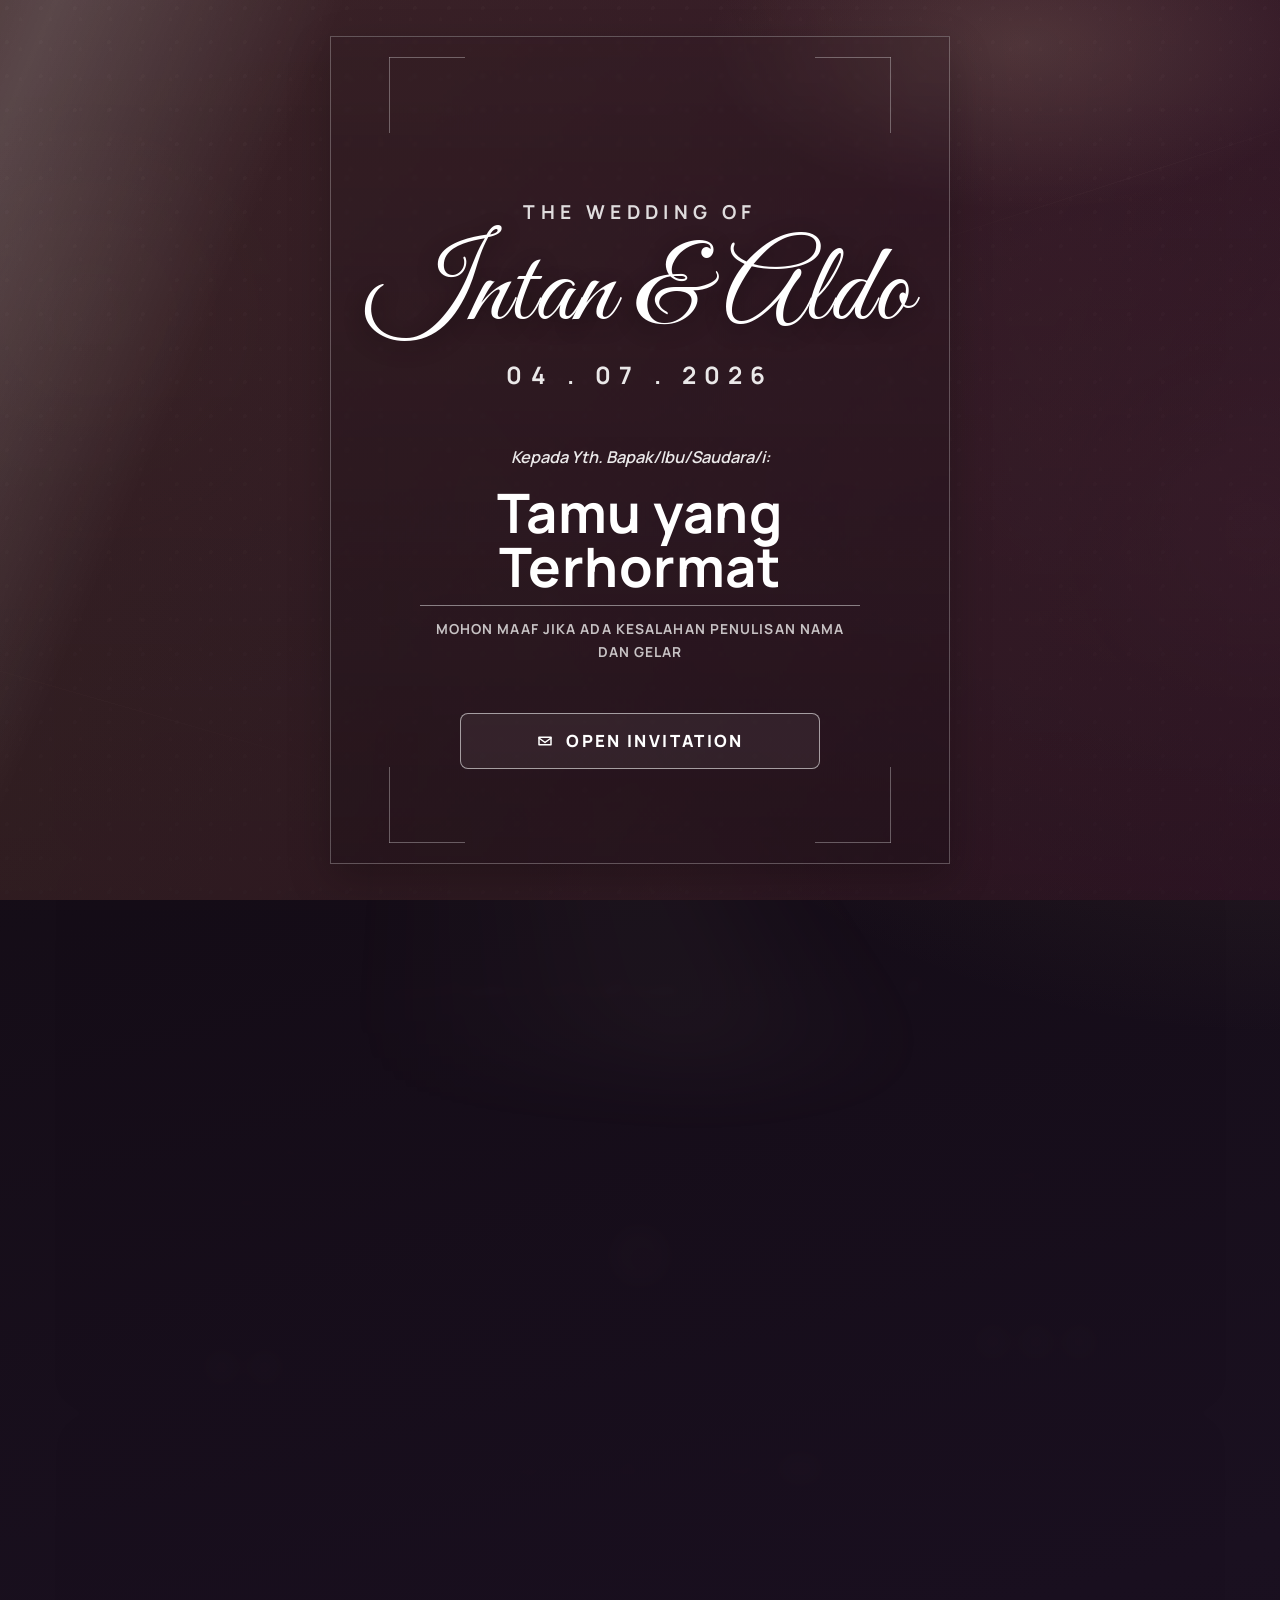
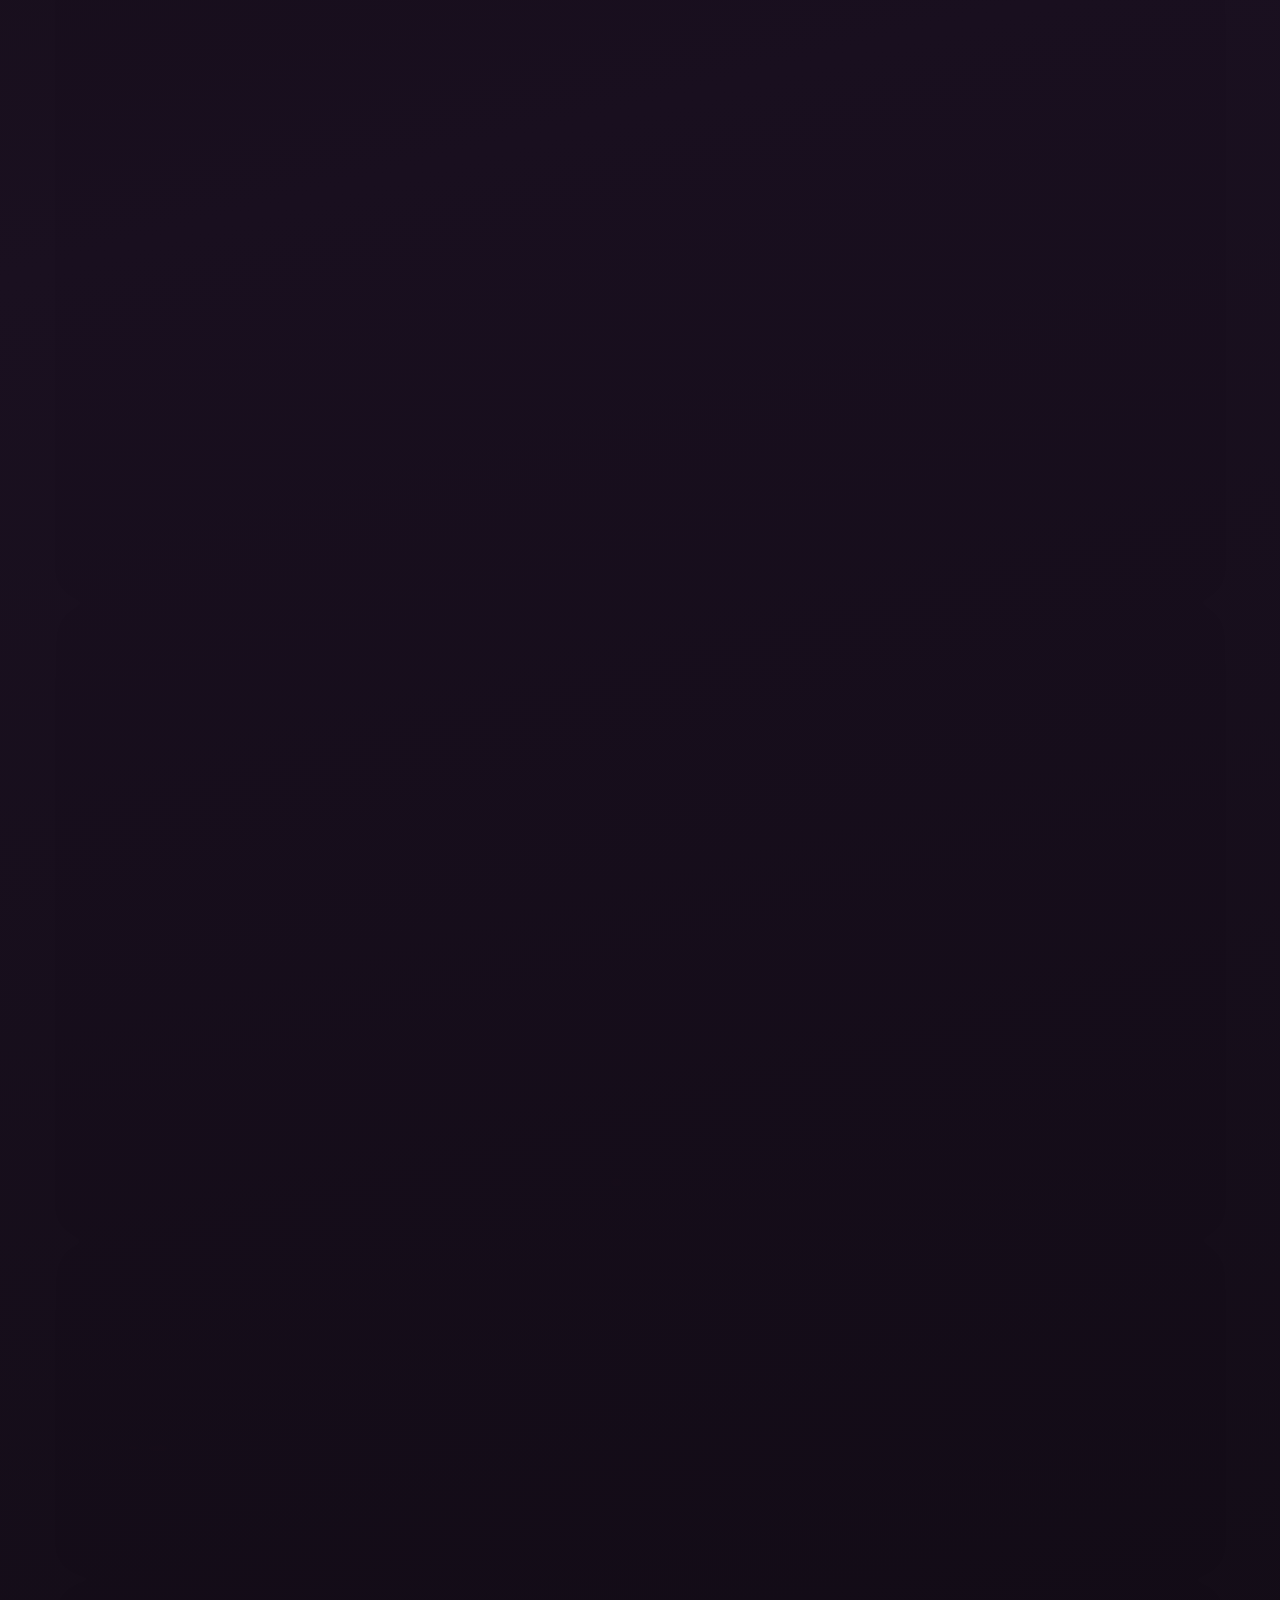
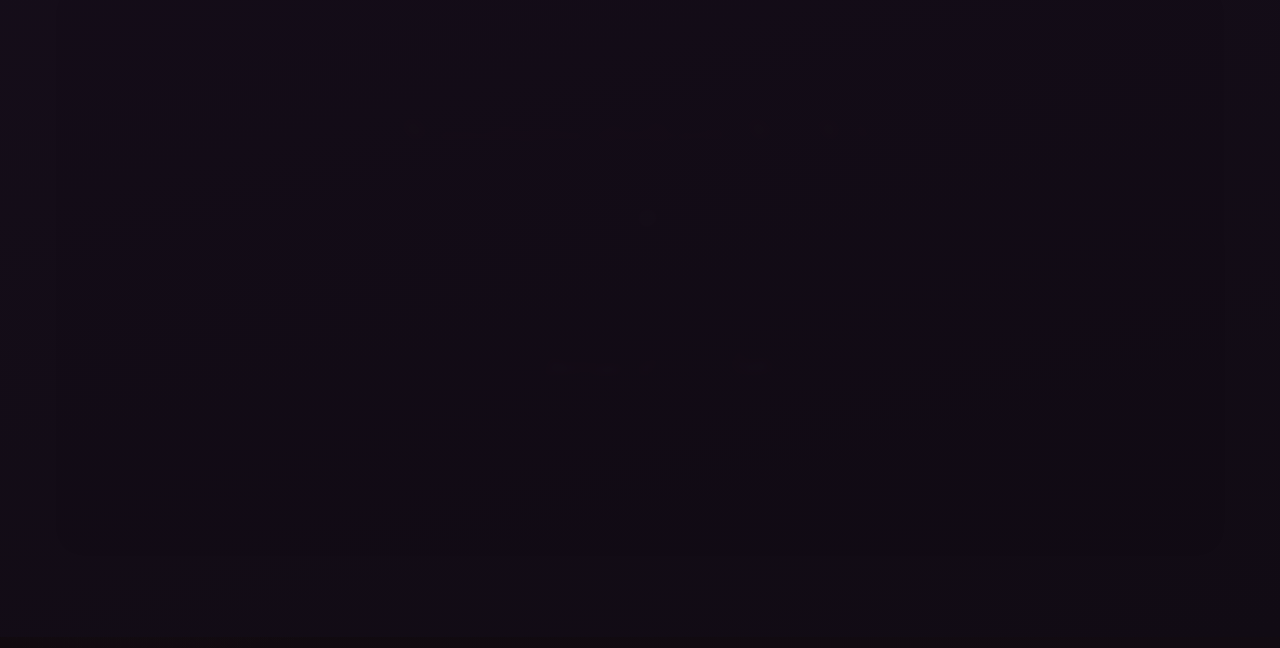
==== commit 3862e03b: "our gallery jadi slider" ====
--- a/index.html
+++ b/index.html
@@ -276,49 +276,67 @@
           <p class="section-copy">
             Momen singkat perjalanan cinta Intan &amp; Aldo.
           </p>
-          <div class="gallery-grid">
-            <figure class="gallery-item reveal" data-anim="zoom">
-              <img
-                src="https://images.unsplash.com/photo-1487412720507-e7ab37603c6f?auto=format&fit=crop&w=1200&q=80"
-                alt="Momen pertunangan"
-              />
-              <figcaption class="gallery-caption">Pertemuan</figcaption>
-            </figure>
-            <figure class="gallery-item reveal" data-anim="zoom">
-              <img
-                src="https://images.unsplash.com/photo-1522673607200-164d1b6ce486?auto=format&fit=crop&w=1200&q=80"
-                alt="Sesi prewedding di taman"
-              />
-              <figcaption class="gallery-caption">Prewedding</figcaption>
-            </figure>
-            <figure class="gallery-item reveal" data-anim="zoom">
-              <img
-                src="https://images.unsplash.com/photo-1519225421980-715cb0215aed?auto=format&fit=crop&w=1200&q=80"
-                alt="Detail cincin pernikahan"
-              />
-              <figcaption class="gallery-caption">Promise</figcaption>
-            </figure>
-            <figure class="gallery-item reveal" data-anim="zoom">
-              <img
-                src="https://images.unsplash.com/photo-1525258946800-98cfd641d0de?auto=format&fit=crop&w=1200&q=80"
-                alt="Momen bersama keluarga"
-              />
-              <figcaption class="gallery-caption">Keluarga</figcaption>
-            </figure>
-            <figure class="gallery-item reveal" data-anim="zoom">
-              <img
-                src="https://images.unsplash.com/photo-1465495976277-4387d4b0e4a6?auto=format&fit=crop&w=1200&q=80"
-                alt="Momen romantis pasangan"
-              />
-              <figcaption class="gallery-caption">Together</figcaption>
-            </figure>
-            <figure class="gallery-item reveal" data-anim="zoom">
-              <img
-                src="https://images.unsplash.com/photo-1502635385003-ee1e6a1a742d?auto=format&fit=crop&w=1200&q=80"
-                alt="Dekorasi acara pernikahan"
-              />
-              <figcaption class="gallery-caption">The Day</figcaption>
-            </figure>
+          <div class="gallery-slider" id="gallerySlider" aria-label="Slider galeri pernikahan">
+            <button class="gallery-control gallery-control--prev" type="button" aria-label="Foto sebelumnya">
+              <svg viewBox="0 0 24 24" aria-hidden="true">
+                <path d="m15 18-6-6 6-6"></path>
+              </svg>
+            </button>
+
+            <div class="gallery-viewport">
+              <div class="gallery-track">
+                <figure class="gallery-item reveal" data-anim="zoom">
+                  <img
+                    src="https://images.unsplash.com/photo-1487412720507-e7ab37603c6f?auto=format&fit=crop&w=1200&q=80"
+                    alt="Momen pertunangan"
+                  />
+                  <figcaption class="gallery-caption">Pertemuan</figcaption>
+                </figure>
+                <figure class="gallery-item reveal" data-anim="zoom">
+                  <img
+                    src="https://images.unsplash.com/photo-1522673607200-164d1b6ce486?auto=format&fit=crop&w=1200&q=80"
+                    alt="Sesi prewedding di taman"
+                  />
+                  <figcaption class="gallery-caption">Prewedding</figcaption>
+                </figure>
+                <figure class="gallery-item reveal" data-anim="zoom">
+                  <img
+                    src="https://images.unsplash.com/photo-1519225421980-715cb0215aed?auto=format&fit=crop&w=1200&q=80"
+                    alt="Detail cincin pernikahan"
+                  />
+                  <figcaption class="gallery-caption">Promise</figcaption>
+                </figure>
+                <figure class="gallery-item reveal" data-anim="zoom">
+                  <img
+                    src="https://images.unsplash.com/photo-1525258946800-98cfd641d0de?auto=format&fit=crop&w=1200&q=80"
+                    alt="Momen bersama keluarga"
+                  />
+                  <figcaption class="gallery-caption">Keluarga</figcaption>
+                </figure>
+                <figure class="gallery-item reveal" data-anim="zoom">
+                  <img
+                    src="https://images.unsplash.com/photo-1465495976277-4387d4b0e4a6?auto=format&fit=crop&w=1200&q=80"
+                    alt="Momen romantis pasangan"
+                  />
+                  <figcaption class="gallery-caption">Together</figcaption>
+                </figure>
+                <figure class="gallery-item reveal" data-anim="zoom">
+                  <img
+                    src="https://images.unsplash.com/photo-1502635385003-ee1e6a1a742d?auto=format&fit=crop&w=1200&q=80"
+                    alt="Dekorasi acara pernikahan"
+                  />
+                  <figcaption class="gallery-caption">The Day</figcaption>
+                </figure>
+              </div>
+            </div>
+
+            <button class="gallery-control gallery-control--next" type="button" aria-label="Foto berikutnya">
+              <svg viewBox="0 0 24 24" aria-hidden="true">
+                <path d="m9 18 6-6-6-6"></path>
+              </svg>
+            </button>
+
+            <div class="gallery-dots" aria-label="Pilih foto galeri"></div>
           </div>
         </article>
       </section>
--- a/styles.css
+++ b/styles.css
@@ -1024,20 +1024,36 @@
   break-inside: avoid;
 }
 
-.gallery-grid {
+.gallery-slider {
   margin-top: 14px;
+  position: relative;
   display: grid;
-  gap: 10px;
-  grid-template-columns: repeat(3, minmax(0, 1fr));
+  gap: 12px;
+}
+
+.gallery-viewport {
+  overflow: hidden;
+  border-radius: var(--radius-md);
+}
+
+.gallery-track {
+  display: flex;
+  gap: 12px;
+  transform: translateX(0);
+  transition: transform 0.72s var(--ease-luxury);
+  will-change: transform;
 }
 
 .gallery-item {
   position: relative;
+  flex: 0 0 calc((100% - 24px) / 3);
+  margin: 0;
   overflow: hidden;
   border-radius: var(--radius-md);
   border: 1px solid rgba(228, 207, 164, 0.26);
   box-shadow: 0 8px 24px rgba(0, 0, 0, 0.22);
   aspect-ratio: 4 / 5;
+  background: rgba(20, 12, 22, 0.72);
 }
 
 .gallery-item img {
@@ -1070,6 +1086,79 @@
   color: #fff;
   letter-spacing: 0.06em;
   text-transform: uppercase;
+}
+
+.gallery-control {
+  position: absolute;
+  top: 50%;
+  z-index: 3;
+  width: 42px;
+  height: 42px;
+  border: 1px solid rgba(228, 207, 164, 0.38);
+  border-radius: 50%;
+  display: inline-grid;
+  place-items: center;
+  color: var(--gold-soft);
+  background: rgba(22, 13, 24, 0.74);
+  box-shadow: 0 10px 22px rgba(0, 0, 0, 0.35);
+  backdrop-filter: blur(8px);
+  cursor: pointer;
+  transform: translateY(-50%);
+  transition: transform 0.24s var(--ease-luxury), background 0.24s ease, border-color 0.24s ease;
+}
+
+.gallery-control:hover {
+  transform: translateY(-50%) scale(1.05);
+  border-color: rgba(228, 207, 164, 0.7);
+  background: rgba(39, 24, 42, 0.86);
+}
+
+.gallery-control:disabled {
+  opacity: 0.42;
+  cursor: default;
+  pointer-events: none;
+}
+
+.gallery-control svg {
+  width: 22px;
+  height: 22px;
+  stroke: currentColor;
+  fill: none;
+  stroke-width: 2.4;
+  stroke-linecap: round;
+  stroke-linejoin: round;
+}
+
+.gallery-control--prev {
+  left: 10px;
+}
+
+.gallery-control--next {
+  right: 10px;
+}
+
+.gallery-dots {
+  display: flex;
+  align-items: center;
+  justify-content: center;
+  gap: 8px;
+}
+
+.gallery-dot {
+  width: 8px;
+  height: 8px;
+  border: 0;
+  border-radius: 50%;
+  padding: 0;
+  background: rgba(228, 207, 164, 0.32);
+  cursor: pointer;
+  transition: width 0.24s ease, border-radius 0.24s ease, background 0.24s ease;
+}
+
+.gallery-dot.active {
+  width: 24px;
+  border-radius: 999px;
+  background: var(--gold-soft);
 }
 
 .countdown {
@@ -1999,11 +2088,8 @@
 }
 
 @media (max-width: 760px) {
-  .gallery-grid {
-    grid-template-columns: repeat(2, minmax(0, 1fr));
-  }
-
   .gallery-item {
+    flex-basis: calc((100% - 12px) / 2);
     aspect-ratio: 1 / 1;
   }
 
@@ -2047,6 +2133,30 @@
 
   .countdown-circles .unit .label {
     font-size: 0.48rem;
+  }
+}
+
+@media (max-width: 520px) {
+  .gallery-track {
+    gap: 10px;
+  }
+
+  .gallery-item {
+    flex-basis: 100%;
+    aspect-ratio: 4 / 5;
+  }
+
+  .gallery-control {
+    width: 38px;
+    height: 38px;
+  }
+
+  .gallery-control--prev {
+    left: 8px;
+  }
+
+  .gallery-control--next {
+    right: 8px;
   }
 }
 
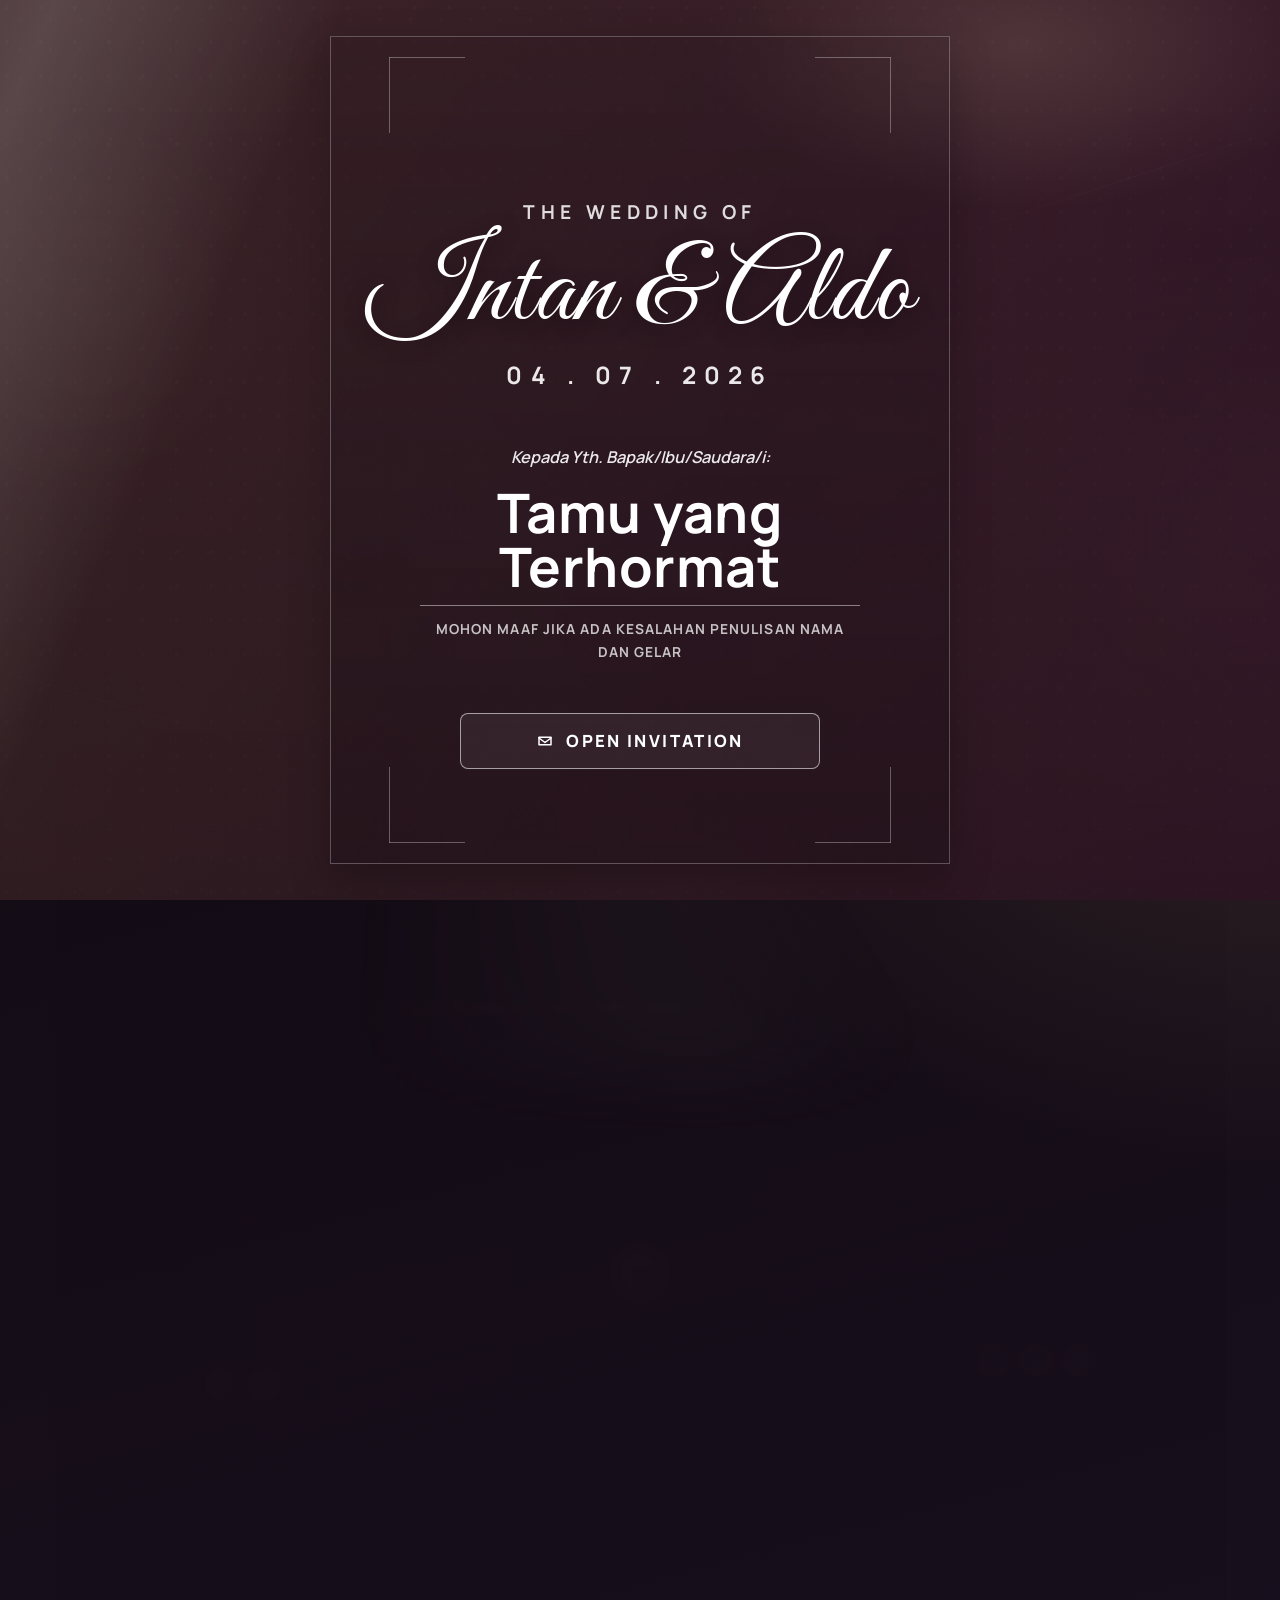
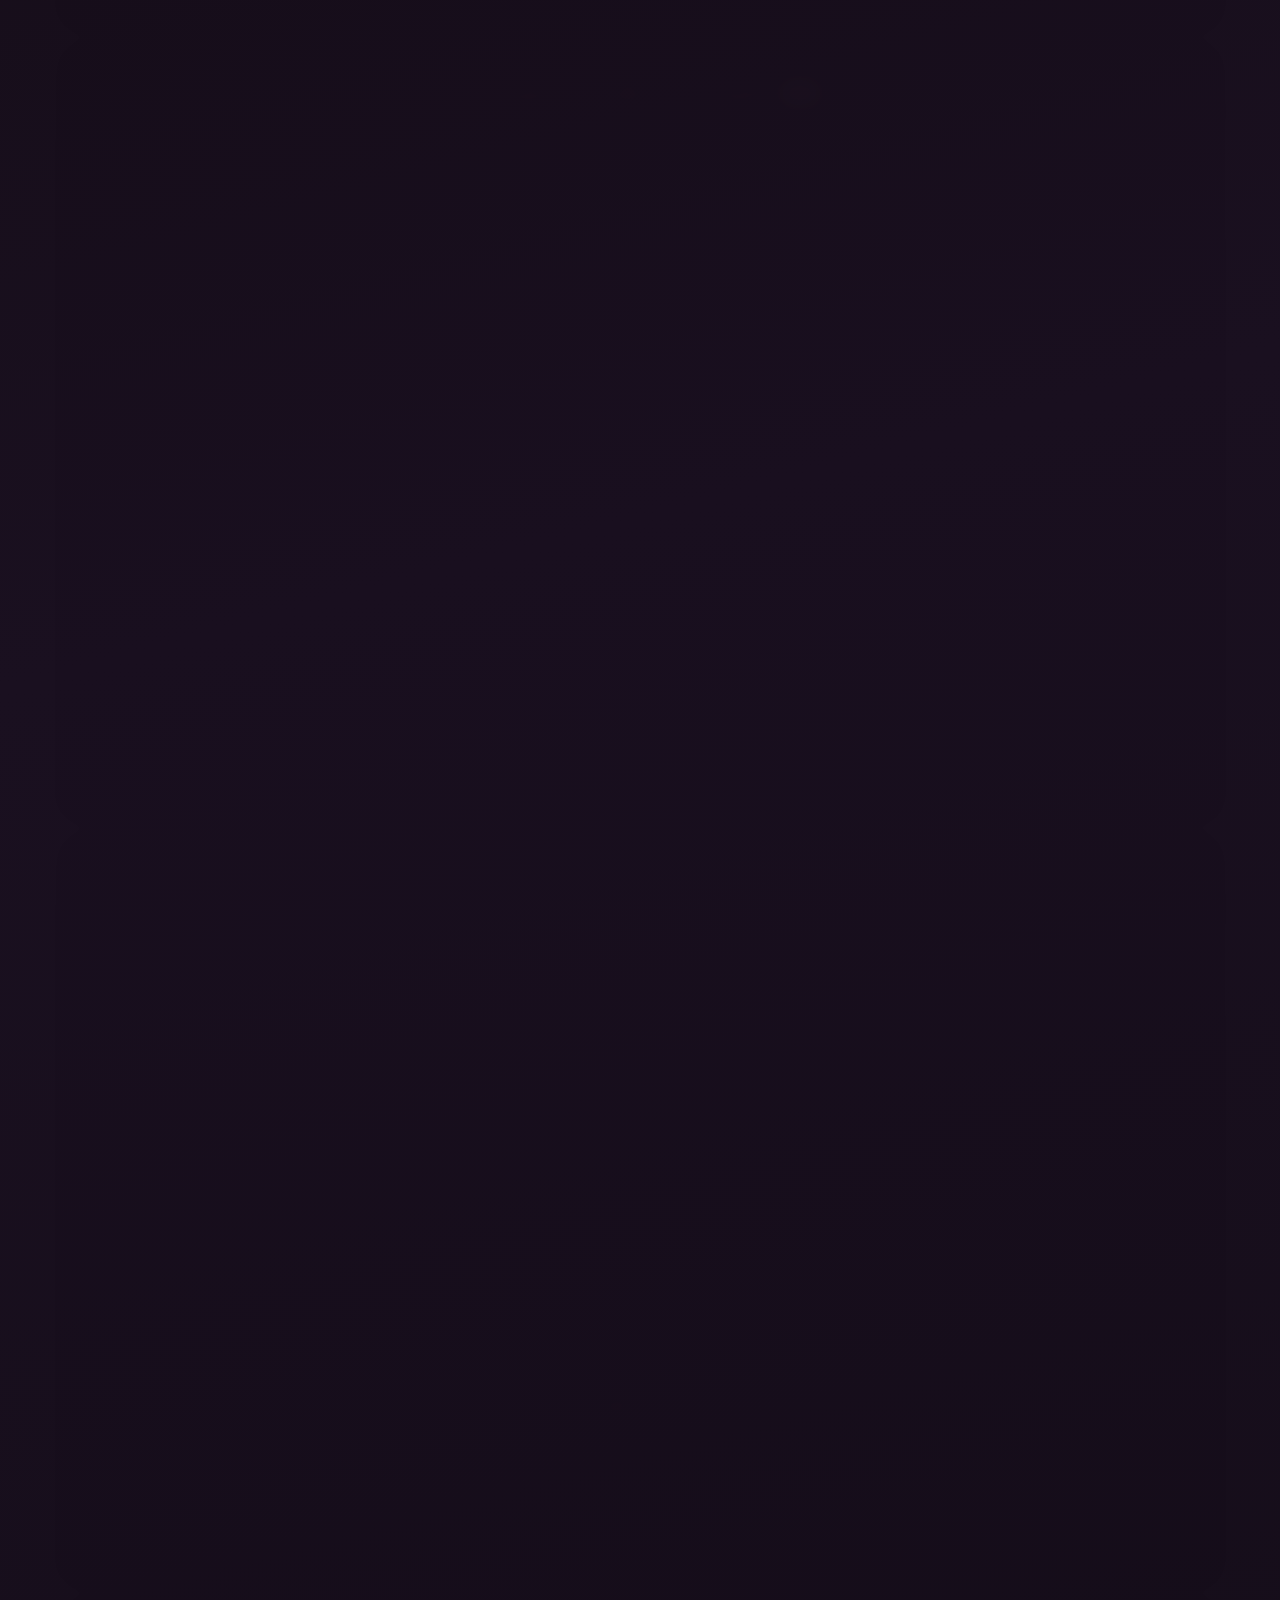
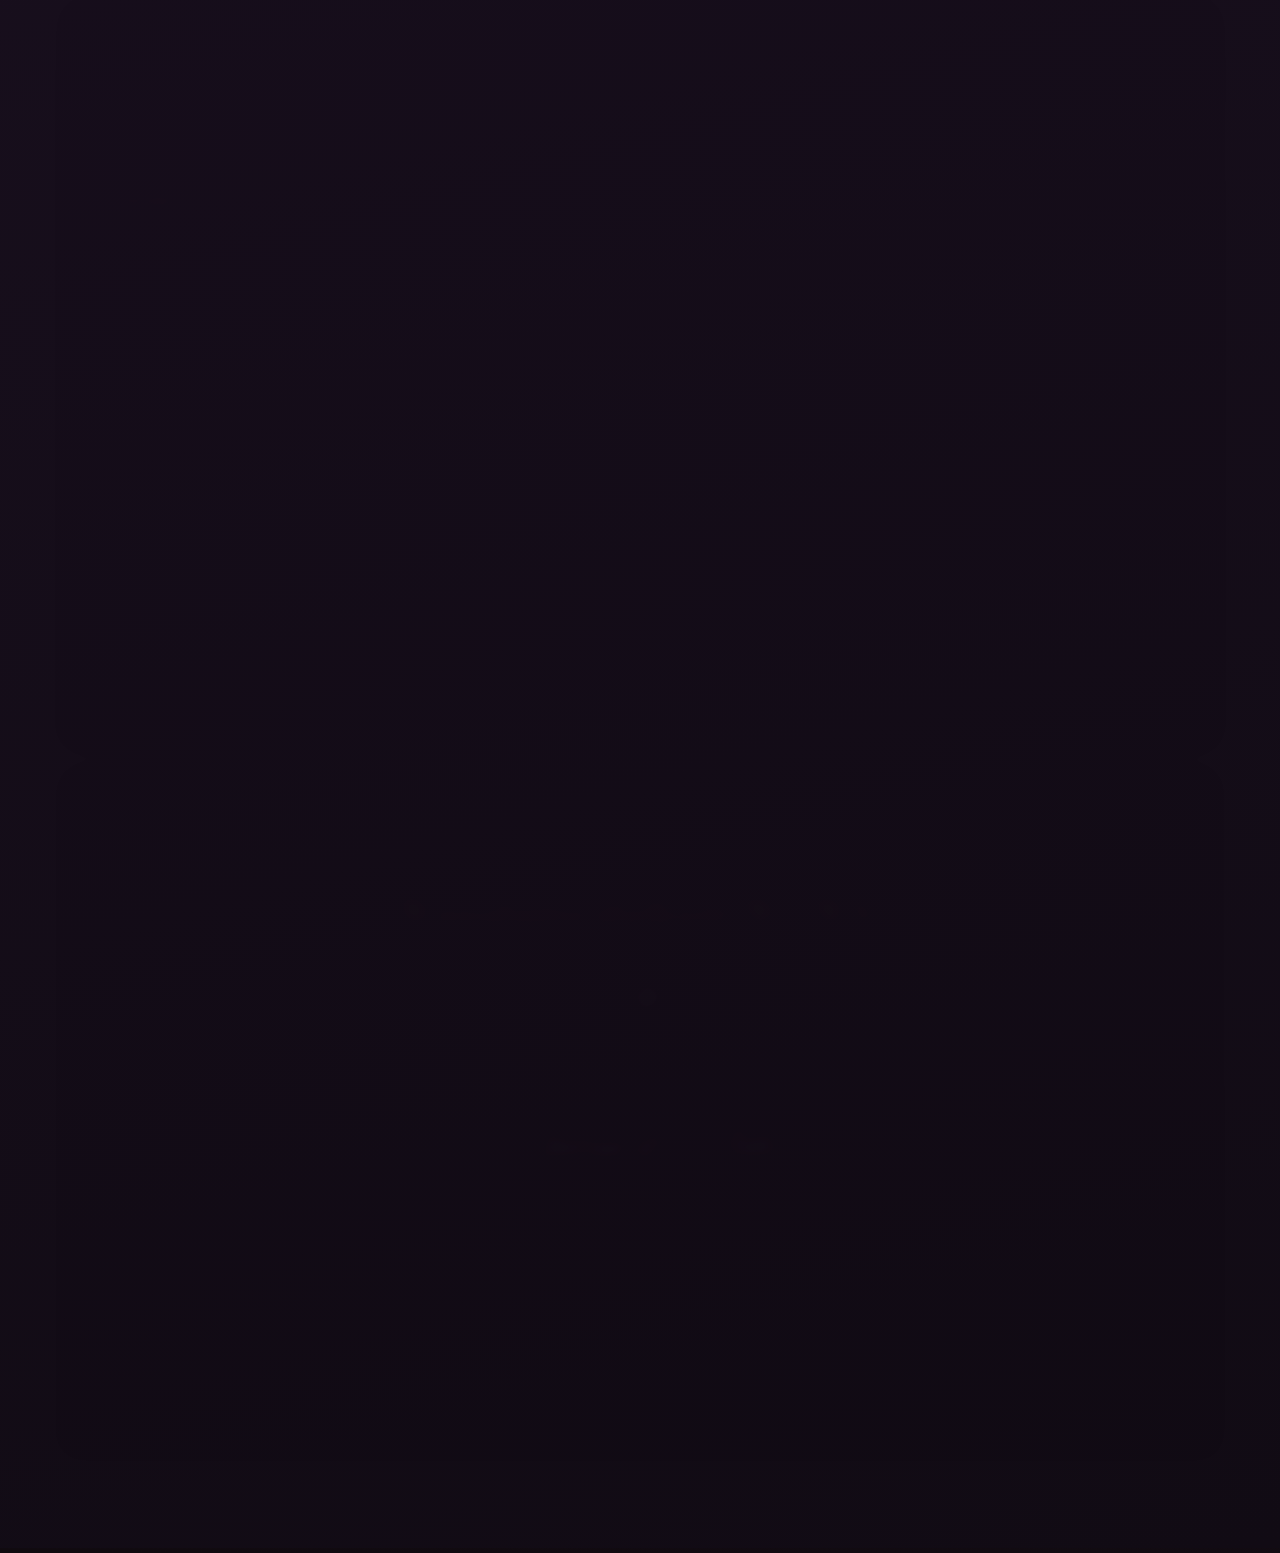
==== commit 9b4a81e3: "maaf" ====
--- a/index.html
+++ b/index.html
@@ -388,7 +388,7 @@
         </article>
       </section>
 
-      <footer class="footer reveal closing-footer" data-anim="up">
+      <footer class="footer reveal closing-footer" data-anim="up" id="closing">
         <p class="closing-lead">
           Merupakan suatu kehormatan dan kebahagiaan bagi kami, apabila
           Bapak/Ibu/Saudara/i berkenan hadir dan memberikan doa restu.
--- a/styles.css
+++ b/styles.css
@@ -31,6 +31,7 @@
   font-family: "Manrope", "Segoe UI", sans-serif;
   color: var(--ivory);
   scroll-behavior: smooth;
+  scroll-padding: clamp(16px, 3vh, 28px);
   background:
     radial-gradient(860px 580px at 10% -10%, rgba(122, 61, 94, 0.26), transparent 70%),
     radial-gradient(950px 640px at 100% 15%, rgba(200, 163, 106, 0.14), transparent 72%),
@@ -719,14 +720,37 @@
 
 .section-block {
   margin-top: 0;
+  min-height: min(760px, calc(100dvh - 126px));
+  max-height: calc(100dvh - 112px);
   border-radius: var(--radius-lg);
   border: 1px solid var(--line);
   background: linear-gradient(150deg, var(--glass) 0%, rgba(24, 15, 26, 0.9) 100%);
   box-shadow: var(--shadow-soft);
   padding: clamp(14px, 2.6vw, 20px);
   position: relative;
-  overflow: hidden;
+  overflow-x: hidden;
+  overflow-y: auto;
+  scroll-margin: clamp(14px, 3vh, 28px);
+  overscroll-behavior: contain;
+  scrollbar-width: thin;
+  scrollbar-color: rgba(228, 207, 164, 0.35) transparent;
   transform-style: preserve-3d;
+}
+
+.section-block::-webkit-scrollbar,
+.footer::-webkit-scrollbar {
+  width: 7px;
+}
+
+.section-block::-webkit-scrollbar-track,
+.footer::-webkit-scrollbar-track {
+  background: transparent;
+}
+
+.section-block::-webkit-scrollbar-thumb,
+.footer::-webkit-scrollbar-thumb {
+  border-radius: 999px;
+  background: rgba(228, 207, 164, 0.34);
 }
 
 .section-block::before {
@@ -1538,6 +1562,14 @@
 
 .footer {
   margin-top: 2px;
+  min-height: min(700px, calc(100dvh - 126px));
+  max-height: calc(100dvh - 112px);
+  overflow-x: hidden;
+  overflow-y: auto;
+  scroll-margin: clamp(14px, 3vh, 28px);
+  overscroll-behavior: contain;
+  scrollbar-width: thin;
+  scrollbar-color: rgba(228, 207, 164, 0.35) transparent;
   text-align: center;
   color: rgba(244, 232, 215, 0.82);
   font-size: 0.92rem;
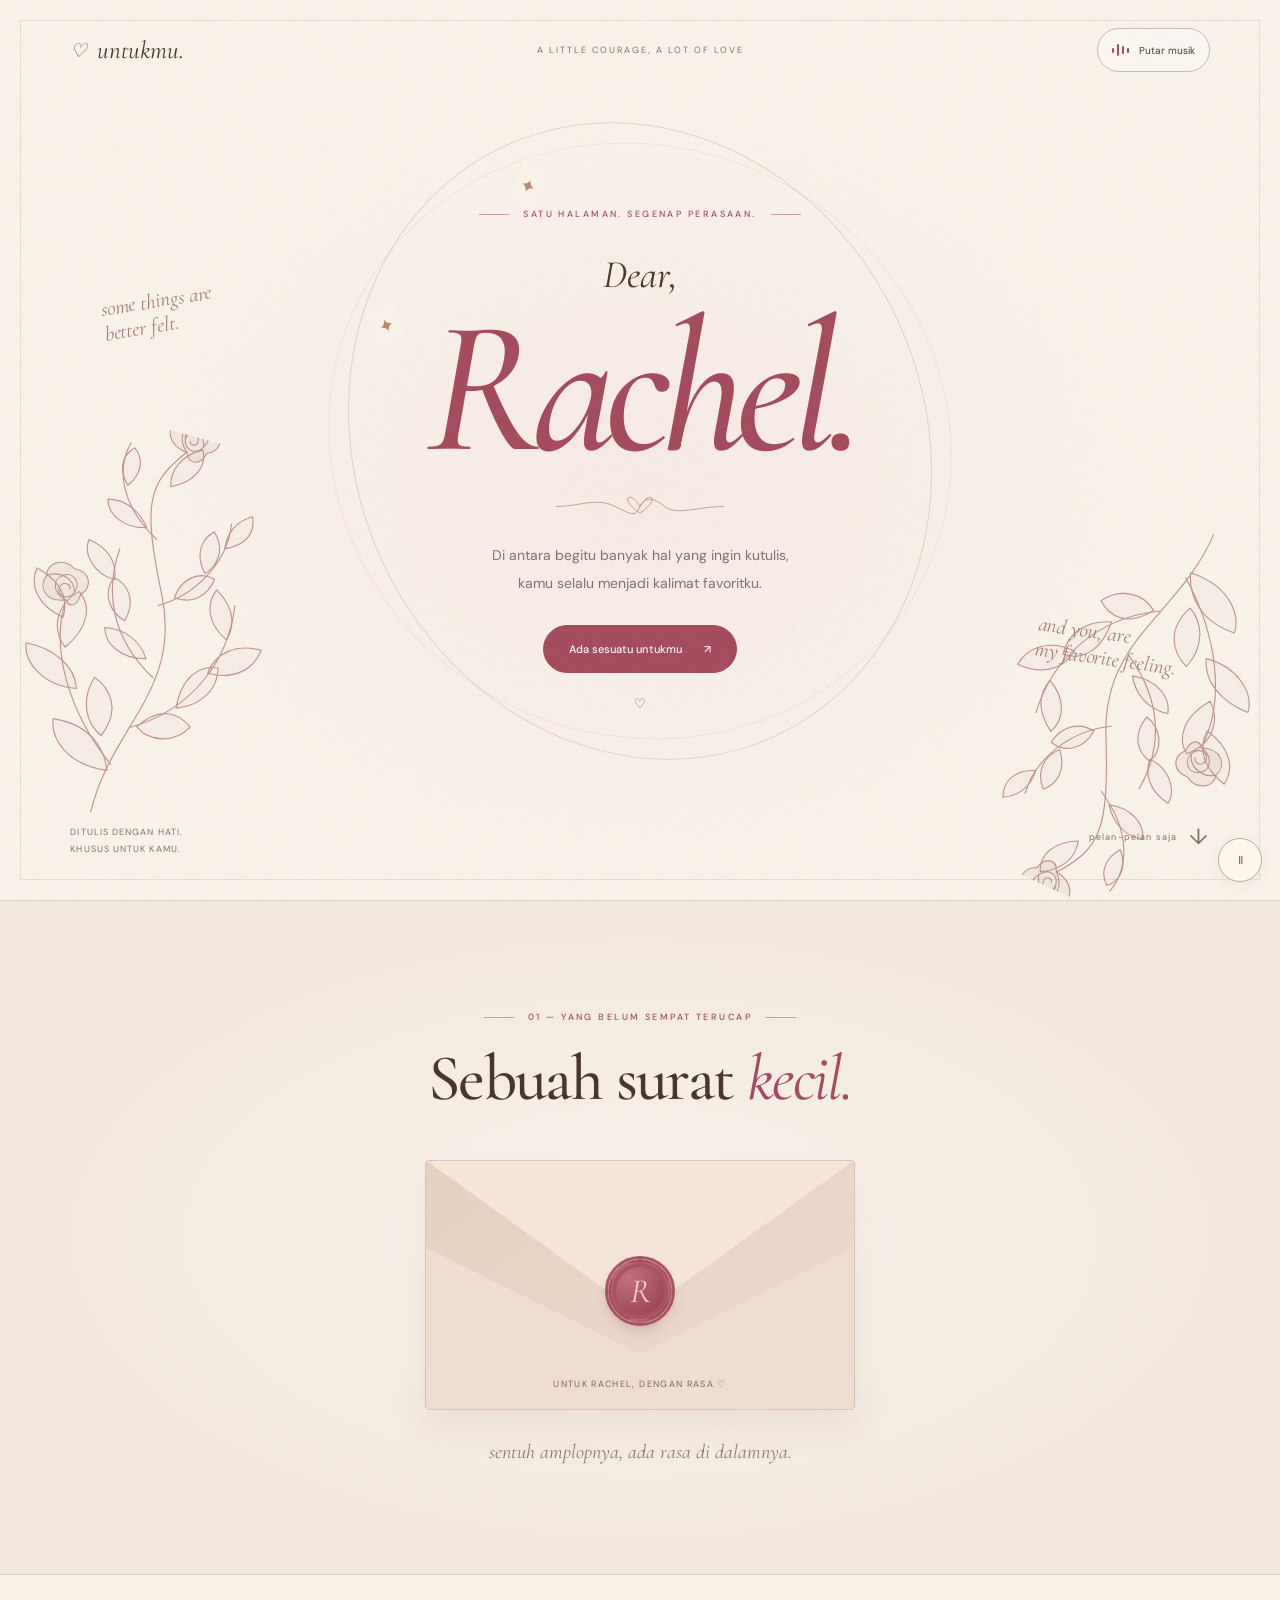
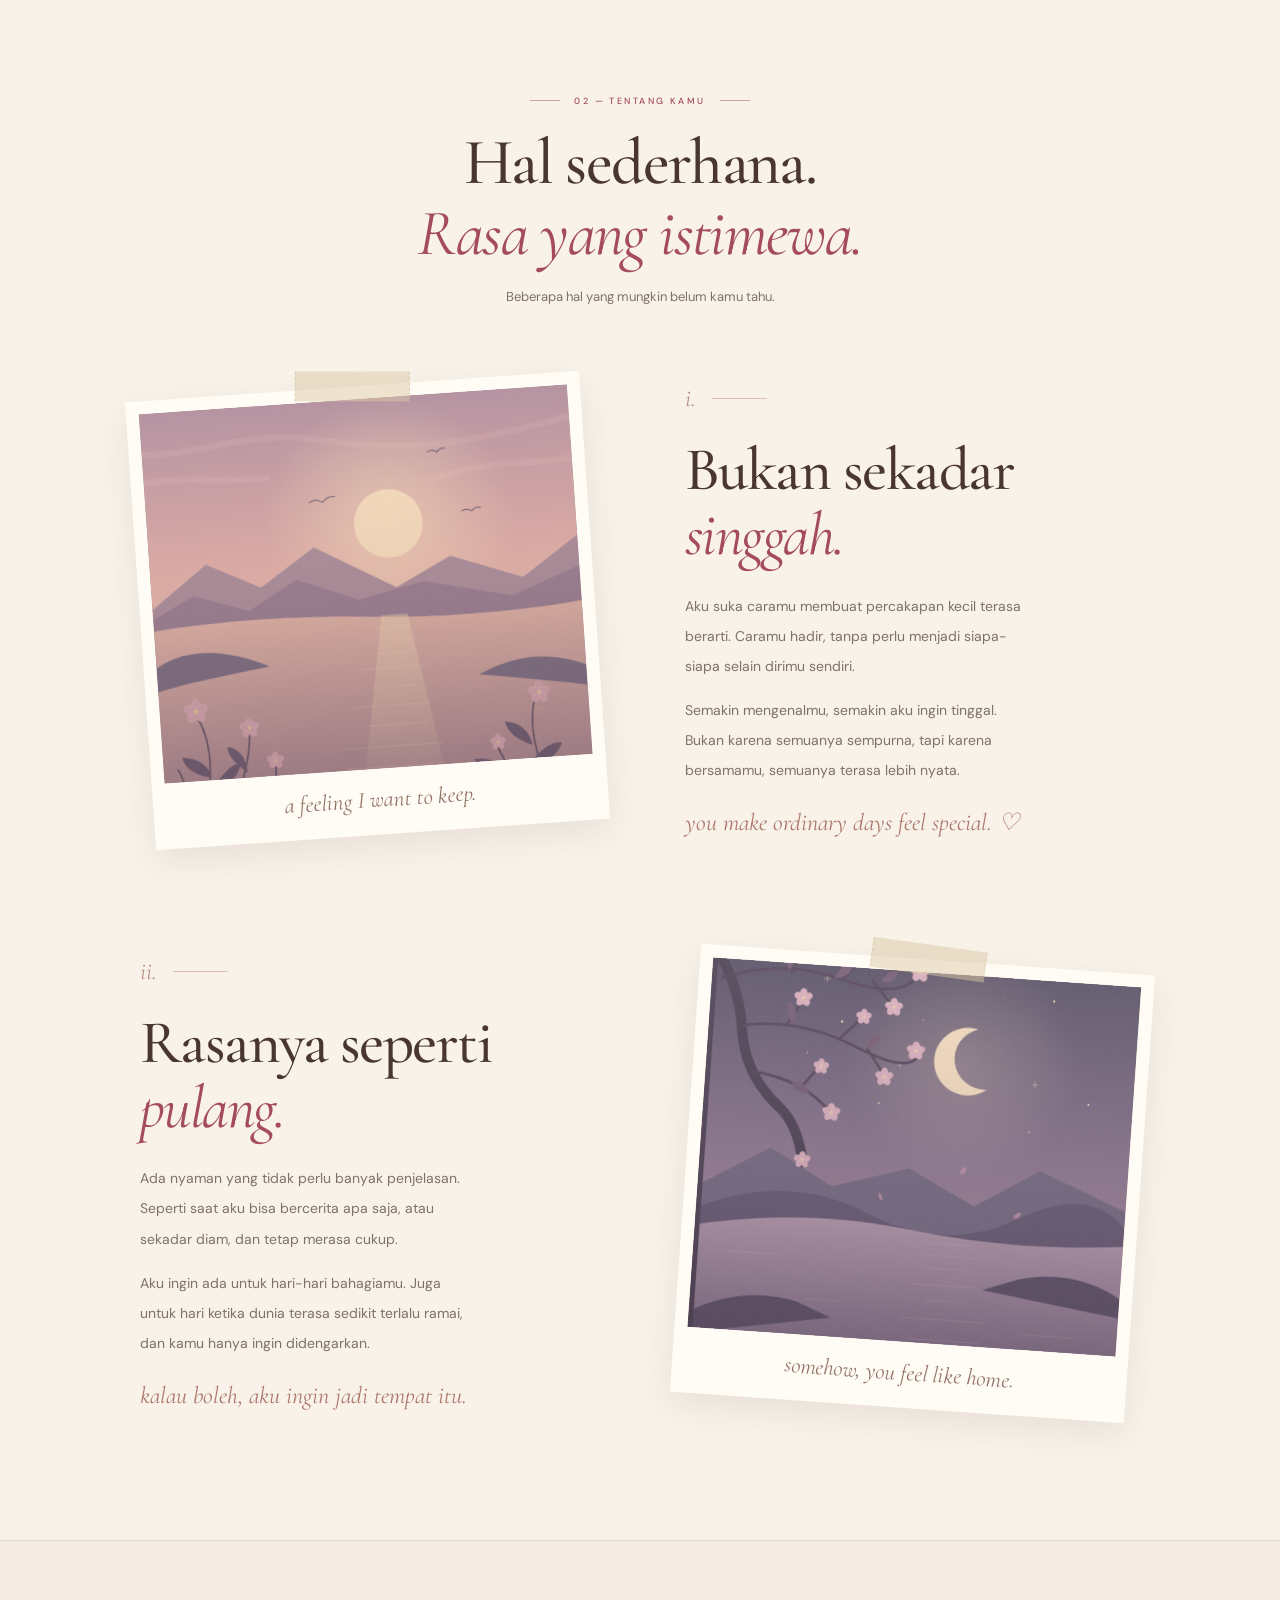
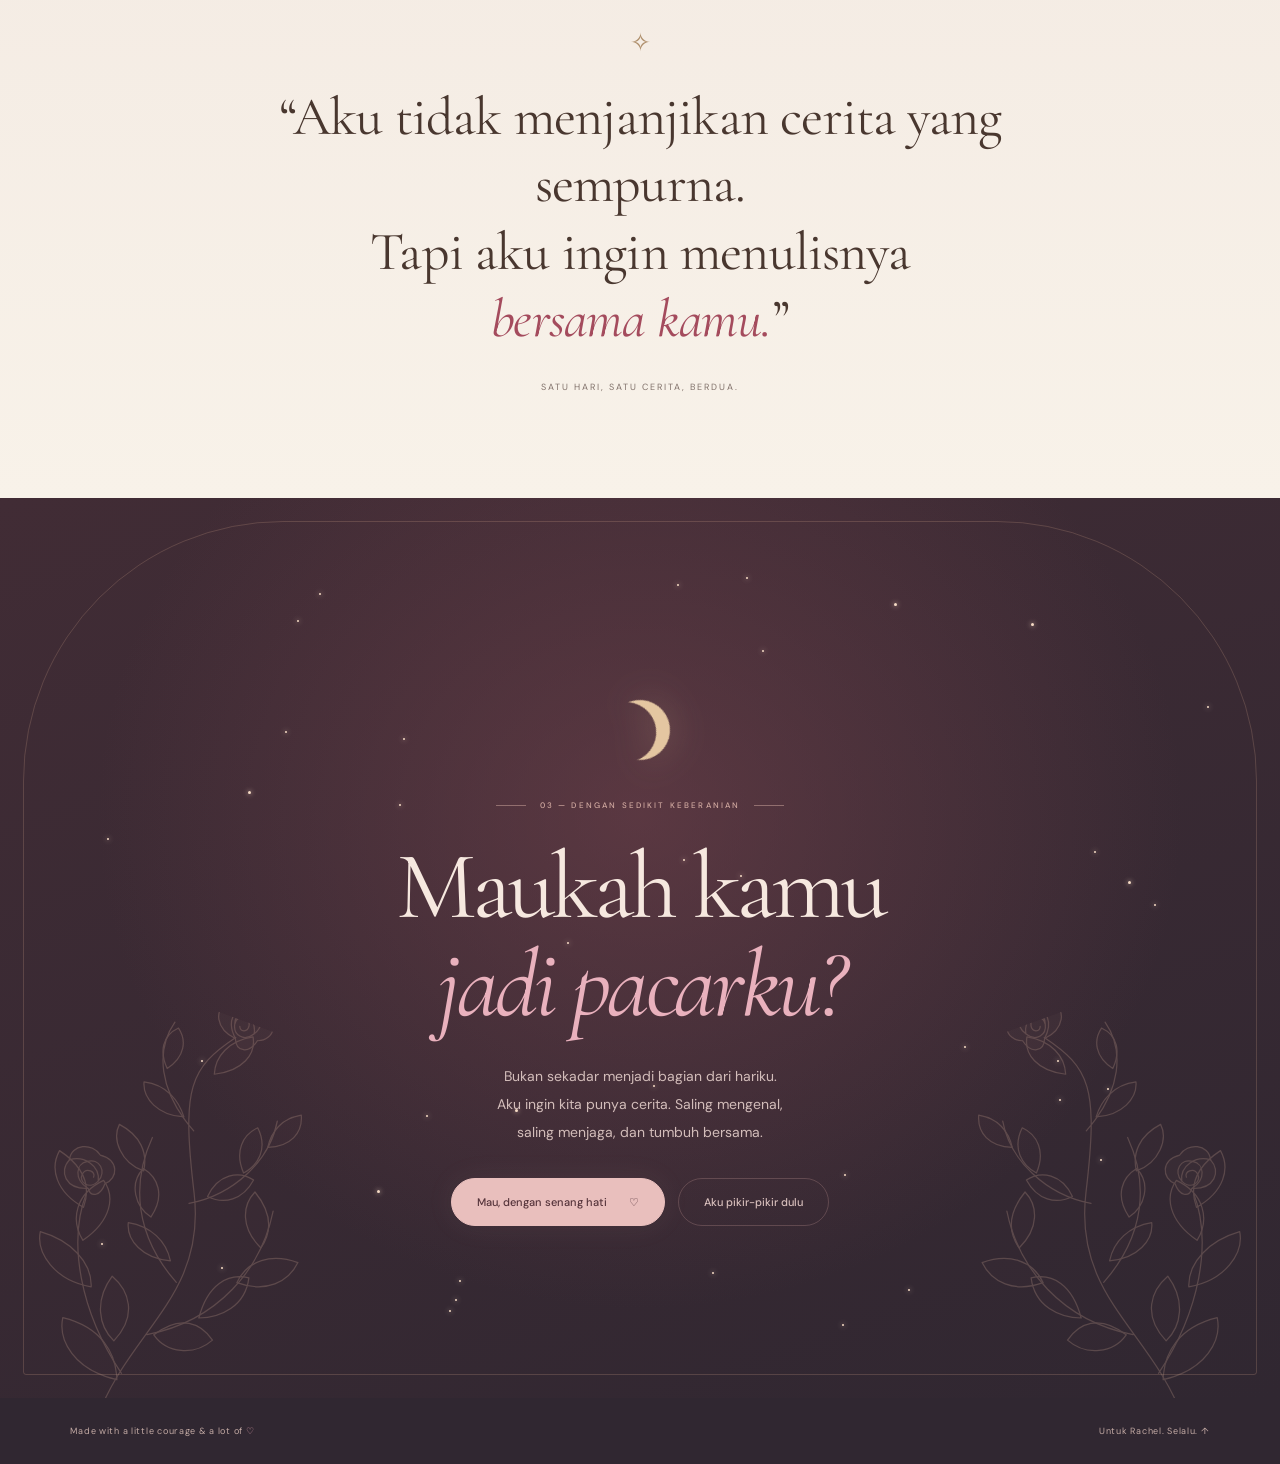
==== commit 1f5f18cd: "confess" ====
--- a/index.html
+++ b/index.html
@@ -1,550 +1,243 @@
-﻿<!doctype html>
+<!doctype html>
 <html lang="id">
-  <head>
-    <meta charset="UTF-8" />
-    <meta name="viewport" content="width=device-width, initial-scale=1.0" />
-    <meta name="theme-color" content="#b58e4a" />
-    <meta
-      name="description"
-      content="The Wedding of Putri Intan Purnama & Febrialdo Haudi."
-    />
-    <title>The Wedding of Intan & Aldo</title>
-    <link rel="preconnect" href="https://fonts.googleapis.com" />
-    <link rel="preconnect" href="https://fonts.gstatic.com" crossorigin />
-    <link
-      href="https://fonts.googleapis.com/css2?family=Cormorant+Garamond:wght@500;600;700&family=Great+Vibes&family=Manrope:wght@400;500;600;700;800&display=swap"
-      rel="stylesheet"
-    />
-    <link rel="stylesheet" href="styles.css" />
-    <link rel="icon" type="image/x-icon" href="/images/favicon.ico" />
-  </head>
-  <body>
-    <div class="scroll-progress" aria-hidden="true"></div>
-    <div class="bg-texture" aria-hidden="true"></div>
-    <div class="ambient-motion" aria-hidden="true">
-      <span class="ambient-glow ambient-glow--one"></span>
-      <span class="ambient-glow ambient-glow--two"></span>
-      <span class="ambient-glow ambient-glow--three"></span>
-      <span class="ambient-line ambient-line--one"></span>
-      <span class="ambient-line ambient-line--two"></span>
-    </div>
-
-    <section class="cover" id="cover" aria-label="Pembuka undangan">
-      <div class="cover-card">
-        <span class="cover-corner cover-corner--tl" aria-hidden="true"></span>
-        <span class="cover-corner cover-corner--tr" aria-hidden="true"></span>
-        <span class="cover-corner cover-corner--bl" aria-hidden="true"></span>
-        <span class="cover-corner cover-corner--br" aria-hidden="true"></span>
-
-        <div class="cover-top">
-          <p class="cover-kicker">THE WEDDING OF</p>
-          <h1 class="cover-names">Intan &amp; Aldo</h1>
-          <p class="cover-date">04 . 07 . 2026</p>
-        </div>
-
-        <div class="cover-middle">
-          <p class="cover-to">Kepada Yth. Bapak/Ibu/Saudara/i:</p>
-          <p class="cover-recipient" id="coverRecipient">Tamu yang Terhormat</p>
-          <p class="cover-note">
-            MOHON MAAF JIKA ADA KESALAHAN PENULISAN NAMA DAN GELAR
-          </p>
-        </div>
-
-        <button class="cover-open-btn" id="openInvitation" type="button">
-          <svg viewBox="0 0 24 24" aria-hidden="true">
-            <path d="M4 7h16v10H4z"></path>
-            <path d="m4 8 8 6 8-6"></path>
-          </svg>
-          OPEN INVITATION
-        </button>
-      </div>
-    </section>
-
-    <main class="page" id="mainContent">
-      <section
-        class="section-block reveal"
-        data-anim="up"
-        id="countdown-section"
-      >
-        <article class="countdown-cover">
-          <p class="countdown-script">The Wedding Of</p>
-
-          <div class="countdown-portrait" aria-hidden="true">
-            <span class="portrait-ring portrait-ring--outer"></span>
-            <span class="portrait-ring portrait-ring--inner"></span>
-
-            <div class="portrait-split">
-              <div class="portrait-half portrait-half--left">
-                <img
-                  src="https://images.unsplash.com/photo-1524504388940-b1c1722653e1?auto=format&fit=crop&w=900&q=80"
-                  alt=""
-                />
-              </div>
-              <div class="portrait-half portrait-half--right">
-                <img
-                  src="https://images.unsplash.com/photo-1506794778202-cad84cf45f1d?auto=format&fit=crop&w=900&q=80"
-                  alt=""
-                />
-              </div>
-            </div>
-
-            <span class="portrait-divider"></span>
-          </div>
-
-          <h2 class="countdown-couple">Intan &amp; Aldo</h2>
-          <p class="countdown-copy">
-            Kami berharap Anda menjadi bagian dari hari istimewa kami!
-          </p>
-
-          <div
-            class="countdown countdown-circles"
-            id="countdown"
-            aria-live="polite"
-          >
-            <div class="unit unit-circle">
-              <span class="value" data-role="days">0</span>
-              <span class="label">Days</span>
-            </div>
-            <div class="unit unit-circle">
-              <span class="value" data-role="hours">0</span>
-              <span class="label">Hours</span>
-            </div>
-            <div class="unit unit-circle">
-              <span class="value" data-role="minutes">0</span>
-              <span class="label">Minutes</span>
-            </div>
-            <div class="unit unit-circle">
-              <span class="value" data-role="seconds">0</span>
-              <span class="label">Seconds</span>
-            </div>
-          </div>
-        </article>
-      </section>
-
-      <section
-        class="section-block reveal prelude-section"
-        data-anim="up"
-        id="salam"
-      >
-        <p class="prelude-khat">Bismillahirrahmanirrahim</p>
-        <h2 class="prelude-greeting">Assalamu'alaikum Wr. Wb.</h2>
-        <p class="prelude-lead">
-          Tanpa mengurangi rasa hormat, kami mengundang Bapak/Ibu/Saudara/i
-          serta kerabat sekalian untuk menghadiri acara pernikahan kami:
-        </p>
-
-        <div class="couple-showcase">
-          <article class="showcase-person">
-            <h3 class="showcase-name">Putri Intan Purnama</h3>
-            <p class="showcase-role">Putri Ketiga dari</p>
-            <p class="showcase-family">
-              Bpk. Aep Purnama<br />Ibu Iis Aisyah Wahidi
-            </p>
-            <div
-              class="showcase-socials"
-              aria-label="Media sosial mempelai wanita"
-            >
-              <a href="#" aria-label="Instagram mempelai wanita">IG</a>
-              <a href="#" aria-label="LinkedIn mempelai wanita">IN</a>
-            </div>
-          </article>
-
-          <div class="showcase-center" aria-hidden="true">
-            <img
-              class="showcase-photo showcase-photo--left"
-              src="https://images.unsplash.com/photo-1524504388940-b1c1722653e1?auto=format&fit=crop&w=700&q=80"
-              alt="Foto Intan"
-            />
-            <span class="showcase-heart">&hearts;</span>
-            <img
-              class="showcase-photo showcase-photo--right"
-              src="https://images.unsplash.com/photo-1506794778202-cad84cf45f1d?auto=format&fit=crop&w=700&q=80"
-              alt="Foto Aldo"
-            />
-          </div>
-
-          <article class="showcase-person showcase-person--right">
-            <h3 class="showcase-name">Febrialdo Haudi</h3>
-            <p class="showcase-role">Putra Pertama dari</p>
-            <p class="showcase-family">
-              Bpk. Wawan Ridwan (Alm)<br />Ibu Iis Sucianti
-            </p>
-            <div
-              class="showcase-socials"
-              aria-label="Media sosial mempelai pria"
-            >
-              <a href="#" aria-label="Instagram mempelai pria">IG</a>
-              <a href="#" aria-label="LinkedIn mempelai pria">IN</a>
-              <a href="#" aria-label="Facebook mempelai pria">FB</a>
-            </div>
-          </article>
-        </div>
-      </section>
-
-      <section
-        class="section-block reveal save-date-section"
-        data-anim="up"
-        id="save-date"
-      >
-        <div class="save-date-head">
-          <h2 class="save-date-title">Save The Date</h2>
-          <a
-            class="save-date-pill"
-            href="https://calendar.google.com/calendar/render?action=TEMPLATE&text=The+Wedding+of+Intan+%26+Aldo&dates=20260704T020000Z/20260704T080000Z&details=Save+the+date+for+our+wedding+celebration.&location=Gedung+YPHB%2C+Bogor"
-            aria-label="Simpan tanggal ke kalender"
-            >+</a
-          >
-        </div>
-
-        <div class="save-date-grid">
-          <article class="card save-card">
-            <h3 class="save-card-title">Akad Nikah</h3>
-            <div class="save-card-meta">
-              <div>
-                <p class="save-meta-label">Waktu</p>
-                <p class="save-meta-value">09:00 WIB</p>
-              </div>
-              <div>
-                <p class="save-meta-label">Tanggal</p>
-                <p class="save-meta-value">Sabtu, 04 Juli 2026</p>
-              </div>
-            </div>
-            <p class="save-card-address">
-              Gedung YPHB, Jl. Raya Pajajaran No.234 A, RT.05/RW.11, Bantarjati,
-              Bogor Tengah, Bogor City, West Java 16153
-            </p>
-            <a
-              class="btn-map"
-              href="https://maps.app.goo.gl/xJ5yti66ZKoxDVcT8"
-              target="_blank"
-              rel="noopener noreferrer"
-              >Penunjuk Lokasi</a
-            >
-          </article>
-
-          <article class="card save-card">
-            <h3 class="save-card-title">Resepsi</h3>
-            <div class="save-card-meta">
-              <div>
-                <p class="save-meta-label">Waktu</p>
-                <p class="save-meta-value">11:00 WIB</p>
-              </div>
-              <div>
-                <p class="save-meta-label">Tanggal</p>
-                <p class="save-meta-value">Sabtu, 04 Juli 2026</p>
-              </div>
-            </div>
-            <p class="save-card-address">
-              Gedung YPHB, Jl. Raya Pajajaran No.234 A, RT.05/RW.11, Bantarjati,
-              Bogor Tengah, Bogor City, West Java 16153
-            </p>
-            <a
-              class="btn-map"
-              href="https://maps.app.goo.gl/xJ5yti66ZKoxDVcT8"
-              target="_blank"
-              rel="noopener noreferrer"
-              >Penunjuk Lokasi</a
-            >
-          </article>
-        </div>
-
-        <div class="save-date-map">
-          <iframe
-            src="https://www.google.com/maps/embed?pb=!1m18!1m12!1m3!1d3962.5!2d106.8083491!3d-6.5783987!2m3!1f0!2f0!3f0!3m2!1i1024!2i768!4f13.1!3m3!1m2!1s0x2e69c42f06fc48b1%3A0x2dd61cf51a62602f!2sGedung%20YPHB!5e0!3m2!1sid!2sid!4v1717600000000!5m2!1sid!2sid"
-            allowfullscreen=""
-            loading="lazy"
-            referrerpolicy="no-referrer-when-downgrade"
-            title="Lokasi Gedung YPHB Bogor"
-          ></iframe>
-          <a
-            class="save-date-map-link"
-            href="https://maps.app.goo.gl/xJ5yti66ZKoxDVcT8"
-            target="_blank"
-            rel="noopener noreferrer"
-          >
-            <svg viewBox="0 0 24 24" aria-hidden="true">
-              <path d="M12 2C8.13 2 5 5.13 5 9c0 5.25 7 13 7 13s7-7.75 7-13c0-3.87-3.13-7-7-7zm0 9.5c-1.38 0-2.5-1.12-2.5-2.5s1.12-2.5 2.5-2.5 2.5 1.12 2.5 2.5-1.12 2.5-2.5 2.5z"/>
-            </svg>
-            Buka di Google Maps
-          </a>
-        </div>
-      </section>
-
-      <section class="section-block reveal" data-anim="up" id="gallery">
-        <p class="section-head">Our Gallery</p>
-        <article class="card">
-          <p class="section-copy">
-            Momen singkat perjalanan cinta Intan &amp; Aldo.
-          </p>
-          <div class="gallery-slider" id="gallerySlider" aria-label="Slider galeri pernikahan">
-            <button class="gallery-control gallery-control--prev" type="button" aria-label="Foto sebelumnya">
-              <svg viewBox="0 0 24 24" aria-hidden="true">
-                <path d="m15 18-6-6 6-6"></path>
-              </svg>
-            </button>
-
-            <div class="gallery-viewport">
-              <div class="gallery-track">
-                <figure class="gallery-item reveal" data-anim="zoom">
-                  <img
-                    src="https://images.unsplash.com/photo-1487412720507-e7ab37603c6f?auto=format&fit=crop&w=1200&q=80"
-                    alt="Momen pertunangan"
-                  />
-                  <figcaption class="gallery-caption">Pertemuan</figcaption>
-                </figure>
-                <figure class="gallery-item reveal" data-anim="zoom">
-                  <img
-                    src="https://images.unsplash.com/photo-1522673607200-164d1b6ce486?auto=format&fit=crop&w=1200&q=80"
-                    alt="Sesi prewedding di taman"
-                  />
-                  <figcaption class="gallery-caption">Prewedding</figcaption>
-                </figure>
-                <figure class="gallery-item reveal" data-anim="zoom">
-                  <img
-                    src="https://images.unsplash.com/photo-1519225421980-715cb0215aed?auto=format&fit=crop&w=1200&q=80"
-                    alt="Detail cincin pernikahan"
-                  />
-                  <figcaption class="gallery-caption">Promise</figcaption>
-                </figure>
-                <figure class="gallery-item reveal" data-anim="zoom">
-                  <img
-                    src="https://images.unsplash.com/photo-1525258946800-98cfd641d0de?auto=format&fit=crop&w=1200&q=80"
-                    alt="Momen bersama keluarga"
-                  />
-                  <figcaption class="gallery-caption">Keluarga</figcaption>
-                </figure>
-                <figure class="gallery-item reveal" data-anim="zoom">
-                  <img
-                    src="https://images.unsplash.com/photo-1465495976277-4387d4b0e4a6?auto=format&fit=crop&w=1200&q=80"
-                    alt="Momen romantis pasangan"
-                  />
-                  <figcaption class="gallery-caption">Together</figcaption>
-                </figure>
-                <figure class="gallery-item reveal" data-anim="zoom">
-                  <img
-                    src="https://images.unsplash.com/photo-1502635385003-ee1e6a1a742d?auto=format&fit=crop&w=1200&q=80"
-                    alt="Dekorasi acara pernikahan"
-                  />
-                  <figcaption class="gallery-caption">The Day</figcaption>
-                </figure>
-              </div>
-            </div>
-
-            <button class="gallery-control gallery-control--next" type="button" aria-label="Foto berikutnya">
-              <svg viewBox="0 0 24 24" aria-hidden="true">
-                <path d="m9 18 6-6-6-6"></path>
-              </svg>
-            </button>
-
-            <div class="gallery-dots" aria-label="Pilih foto galeri"></div>
-          </div>
-        </article>
-      </section>
-
-      <section class="section-block reveal" data-anim="up" id="ucapan">
-        <p class="section-head">Ucapan &amp; Doa</p>
-        <article class="card">
-          <p class="section-copy">
-            Tinggalkan pesan terbaik untuk Intan &amp; Aldo.
-          </p>
-          <div id="formDisabledNotice" class="form-disabled-notice" style="display:none">
-            <p>Link undangan Anda tidak memiliki nama tamu. Silakan buka undangan melalui link pribadi yang diberikan.</p>
-          </div>
-          <form id="wishForm">
-            <input
-              type="text"
-              id="guestName"
-              placeholder="Nama"
-              maxlength="60"
-              required
-            />
-            <div class="rsvp-group">
-              <p class="rsvp-label">Konfirmasi Kehadiran (RSVP)</p>
-              <label class="rsvp-option">
-                <input type="radio" name="rsvp" value="hadir" />
-                <span>Insya Allah Hadir</span>
-              </label>
-              <label class="rsvp-option">
-                <input type="radio" name="rsvp" value="tidak" />
-                <span>Mohon Maaf Tidak Hadir</span>
-              </label>
-            </div>
-            <textarea
-              id="guestUcapan"
-              placeholder="Tulis ucapan Anda"
-              maxlength="280"
-              required
-            ></textarea>
-            <textarea
-              id="guestDoa"
-              placeholder="Tulis doa untuk kedua mempelai (opsional)"
-              maxlength="280"
-            ></textarea>
-            <button class="btn btn-primary" type="submit">Kirim</button>
-          </form>
-          <div class="wish-list" id="wishList">
-            <p class="wish-loading" id="wishLoading">Memuat ucapan&hellip;</p>
-          </div>
-        </article>
-      </section>
-
-      <footer class="footer reveal closing-footer" data-anim="up" id="closing">
-        <p class="closing-lead">
-          Merupakan suatu kehormatan dan kebahagiaan bagi kami, apabila
-          Bapak/Ibu/Saudara/i berkenan hadir dan memberikan doa restu.
-        </p>
-        <p class="closing-lead">
-          Atas kehadiran dan doa restunya, kami mengucapkan terima kasih.
-        </p>
-
-        <p class="closing-salam">Wassalamu'alaikum Wr. Wb.</p>
-        <p class="closing-doa">Jazakumullahu Khairan</p>
-
-        <div class="closing-avatar" aria-hidden="true">
-          <div class="closing-avatar-half closing-avatar-half--left">
-            <img
-              src="https://images.unsplash.com/photo-1524504388940-b1c1722653e1?auto=format&fit=crop&w=700&q=80"
-              alt=""
-            />
-          </div>
-          <div class="closing-avatar-half closing-avatar-half--right">
-            <img
-              src="https://images.unsplash.com/photo-1506794778202-cad84cf45f1d?auto=format&fit=crop&w=700&q=80"
-              alt=""
-            />
-          </div>
-          <span class="closing-avatar-divider"></span>
-        </div>
-
-        <h3 class="closing-names">Intan &amp; Aldo</h3>
-
-        <p class="closing-copy">&copy; Copyright 2026 Daffa Reivan All Rights Reserved</p>
-        <p class="closing-contact">
-          Instagram : daffa.reivan | Whatsapp : (+62) 821-2343-2959 
-        </p>
-
-        <div class="closing-socials" aria-label="Tautan sosial">
-          <a href="https://wa.me/6282123432959" aria-label="Telepon" title="Telepon">
-            <svg viewBox="0 0 24 24" aria-hidden="true">
-              <path d="M5 4h4l2 5-2 1.5a14 14 0 0 0 4.5 4.5L15 13l5 2v4a2 2 0 0 1-2 2A15 15 0 0 1 3 6a2 2 0 0 1 2-2z"></path>
-            </svg>
-          </a>
-          <a href="https://www.instagram.com/daffa.reivan" aria-label="Instagram" title="Instagram">
-            <svg viewBox="0 0 24 24" aria-hidden="true">
-              <rect x="4" y="4" width="16" height="16" rx="4"></rect>
-              <circle cx="12" cy="12" r="3.5"></circle>
-              <circle cx="16.5" cy="7.5" r="1"></circle>
-            </svg>
-          </a>
-        </div>
-      </footer>
-    </main>
-
-    <nav class="quick-nav" aria-label="Navigasi undangan cepat">
-      <a
-        class="quick-nav-link active"
-        href="#countdown-section"
-        data-target="countdown-section"
-        aria-label="Pembuka"
-        title="Pembuka"
-      >
-        <svg viewBox="0 0 24 24" aria-hidden="true">
-          <path d="M3 11.5L12 4l9 7.5"></path>
-          <path d="M6.5 10.5V20h11V10.5"></path>
-        </svg>
-      </a>
-      <a
-        class="quick-nav-link"
-        href="#salam"
-        data-target="salam"
-        aria-label="Pengantin"
-        title="Pengantin"
-      >
-        <svg viewBox="0 0 24 24" aria-hidden="true">
-          <path
-            d="M12 20s-7-4.2-7-9.3C5 7.8 7 6 9.4 6c1.3 0 2.4.6 3.1 1.5C13.2 6.6 14.3 6 15.6 6 18 6 20 7.8 20 10.7 20 15.8 12 20 12 20z"
-          ></path>
-        </svg>
-      </a>
-      <a
-        class="quick-nav-link"
-        href="#save-date"
-        data-target="save-date"
-        aria-label="Save The Date"
-        title="Save The Date"
-      >
-        <svg viewBox="0 0 24 24" aria-hidden="true">
-          <rect x="3" y="5" width="18" height="16" rx="2"></rect>
-          <path d="M8 3v4M16 3v4M3 10h18"></path>
-        </svg>
-      </a>
-      <a
-        class="quick-nav-link"
-        href="#gallery"
-        data-target="gallery"
-        aria-label="Galeri"
-        title="Galeri"
-      >
-        <svg viewBox="0 0 24 24" aria-hidden="true">
-          <path d="M4 7h16v10H4z"></path>
-          <circle cx="9" cy="11" r="1.5"></circle>
-          <path d="M6 16l4-3 3 2 3-3 2 4"></path>
-        </svg>
-      </a>
-      <a
-        class="quick-nav-link"
-        href="#ucapan"
-        data-target="ucapan"
-        aria-label="Ucapan"
-        title="Ucapan"
-      >
-        <svg viewBox="0 0 24 24" aria-hidden="true">
-          <path
-            d="M5 6h14a2 2 0 0 1 2 2v7a2 2 0 0 1-2 2H11l-4 3v-3H5a2 2 0 0 1-2-2V8a2 2 0 0 1 2-2z"
-          ></path>
-        </svg>
-      </a>
-    </nav>
-
-    <div class="floating-tools" aria-label="Kontrol tambahan undangan">
-      <button
-        class="tool-btn"
-        id="musicToggle"
-        type="button"
-        aria-pressed="false"
-        aria-label="Toggle music"
-        title="Music: Off"
-      >
-        <svg viewBox="0 0 24 24" aria-hidden="true">
-          <path d="M9 18V6l10-2v12"></path>
-          <circle cx="6" cy="18" r="3"></circle>
-          <circle cx="16" cy="16" r="3"></circle>
-        </svg>
-        <span class="sr-only">Toggle music</span>
-      </button>
-      <button
-        class="tool-btn"
-        id="autoScrollToggle"
-        type="button"
-        aria-pressed="false"
-        aria-label="Toggle auto scroll"
-        title="Auto Scroll: Off"
-      >
-        <svg viewBox="0 0 24 24" aria-hidden="true">
-          <path d="M12 5v14"></path>
-          <path d="m7 14 5 5 5-5"></path>
-          <path d="M4 5h16"></path>
-        </svg>
-        <span class="sr-only">Toggle auto scroll</span>
-      </button>
-    </div>
-
-    <audio
-      id="bgMusic"
-      loop
-      preload="none"
-      src="./assets/audio/audio.mp3"
-    ></audio>
-    <script src="script.js"></script>
-  </body>
+<head>
+<meta charset="utf-8">
+<meta name="viewport" content="width=device-width, initial-scale=1">
+<meta name="theme-color" content="#f8f2e9">
+<meta name="description" content="Sebuah surat kecil untuk Rachel, tentang rasa yang tumbuh dan cerita yang ingin dimulai bersama.">
+<title>Untuk Rachel, dengan segenap rasa.</title>
+<link rel="preconnect" href="https://fonts.googleapis.com">
+<link rel="preconnect" href="https://fonts.gstatic.com" crossorigin>
+<link href="https://fonts.googleapis.com/css2?family=Cormorant+Garamond:ital,wght@0,400;0,500;0,600;1,400;1,500&family=DM+Sans:wght@400;500;600&display=swap" rel="stylesheet">
+<style>
+:root{--paper:#f8f2e9;--ink:#49372f;--muted:#80716a;--rose:#a44b5d;--line:#d9c9bd;--serif:"Cormorant Garamond",Georgia,serif;--sans:"DM Sans",sans-serif}
+*{box-sizing:border-box}html{scroll-behavior:smooth;scroll-padding-top:30px}body{margin:0;background:var(--paper);color:var(--ink);font-family:var(--sans);-webkit-font-smoothing:antialiased;overflow-x:clip}
+body::after{content:"";position:fixed;inset:0;z-index:30;pointer-events:none;opacity:.045;background-image:url("data:image/svg+xml,%3Csvg viewBox='0 0 180 180' xmlns='http://www.w3.org/2000/svg'%3E%3Cfilter id='n'%3E%3CfeTurbulence type='fractalNoise' baseFrequency='.8' numOctaves='3' stitchTiles='stitch'/%3E%3C/filter%3E%3Cpath fill='%23000' filter='url(%23n)' opacity='.6' d='M0 0h180v180H0z'/%3E%3C/svg%3E")}
+::selection{background:#e8bdc5;color:#492d36}a{color:inherit}button,a{-webkit-tap-highlight-color:transparent}button{font:inherit;cursor:pointer}button:focus-visible,a:focus-visible,summary:focus-visible{outline:3px solid #b4774d;outline-offset:6px}button:disabled{cursor:wait;opacity:.65}[hidden]{display:none!important}.svg-library{position:absolute;width:0;height:0;overflow:hidden}
+.progress{position:fixed;z-index:50;top:0;left:0;height:2px;width:100%;transform:scaleX(0);transform-origin:left;background:var(--rose)}.topbar{position:absolute;z-index:10;inset:0 0 auto;display:flex;align-items:center;justify-content:space-between;padding:28px 5.5%}.wordmark{text-decoration:none;font:italic 25px var(--serif);display:flex;align-items:center;gap:10px}.wordmark span{color:var(--rose);font-size:19px}.top-note{font-size:9px;letter-spacing:.22em;text-transform:uppercase;color:var(--muted)}
+.sound{display:flex;align-items:center;gap:10px;min-height:44px;padding:7px 14px;border:1px solid #cbb8ac;border-radius:30px;background:#fff5;color:var(--ink);font-size:10px}.sound-bars{display:flex;gap:3px;height:16px;align-items:center}.sound-bars i{display:block;height:5px;width:2px;background:var(--rose);border-radius:3px}.sound[aria-pressed="true"] i{animation:equalize .85s ease-in-out infinite alternate}.sound i:nth-child(2){animation-delay:-.4s;height:12px}.sound i:nth-child(3){animation-delay:-.2s;height:8px}.sound i:nth-child(4){animation-delay:-.6s}
+.hero{min-height:max(850px,100svh);display:grid;place-items:center;position:relative;isolation:isolate;overflow:hidden;padding:150px 24px 130px;text-align:center;background:radial-gradient(ellipse at 50% 54%,#f4dedb66,transparent 55%)}.hero::before{content:"";position:absolute;inset:20px;border:1px solid #d8c8b980;z-index:-1;pointer-events:none}.orbit{position:absolute;width:570px;height:650px;top:49%;left:50%;border:1px solid #c99d9760;border-radius:50%;transform:translate(-50%,-50%) rotate(-24deg);z-index:-1}.orbit.two{width:630px;height:590px;transform:translate(-50%,-50%) rotate(24deg);border-color:#c99d9726}.orbit::before{content:"✦";position:absolute;color:#b98869;font-size:19px;top:15%;left:15%;background:var(--paper);padding:6px}.hero-content{position:relative;width:min(780px,100%)}
+.eyebrow{display:flex;justify-content:center;align-items:center;gap:14px;color:var(--rose);font-size:9px;font-weight:500;letter-spacing:.27em;text-transform:uppercase}.eyebrow::before,.eyebrow::after{content:"";height:1px;width:30px;background:currentColor;opacity:.5}.hero .eyebrow{animation:rise 1.1s .1s both}.intro{font:italic clamp(26px,4vw,39px) var(--serif);margin:31px 0 -9px;animation:rise 1.1s .25s both}h1,h2,h3,p{margin-top:0}h1{font:500 clamp(98px,16vw,190px)/1.05 var(--serif);letter-spacing:-.055em;margin:0;color:var(--rose);animation:rise 1.3s .4s both}h1 em{font-weight:500}.title-flourish{width:172px;height:23px;color:#b58871;margin:6px 0 18px;animation:rise 1.2s .55s both}.lead{font-size:13px;line-height:2;color:var(--muted);max-width:345px;margin:0 auto 28px;animation:rise 1.1s .65s both}
+.pill{display:inline-flex;justify-content:center;align-items:center;gap:22px;min-height:48px;border:1px solid var(--rose);border-radius:100px;padding:14px 25px;font-size:11px;font-weight:500;text-decoration:none;transition:background .3s,transform .3s,box-shadow .3s}.pill.primary{background:var(--rose);color:#fff8f3}.pill:hover{transform:translateY(-3px);box-shadow:0 8px 25px #7a34451c;background:#8f3c50;color:white}.hero .pill{animation:rise 1.1s .8s both}.tiny-heart{display:block;color:var(--rose);font-size:13px;margin-top:22px;animation:heartbeat 3s 1.8s infinite}.hero-foot{position:absolute;left:5.5%;right:5.5%;bottom:42px;display:flex;justify-content:space-between;align-items:end;color:var(--muted);font-size:9px;line-height:1.9;letter-spacing:.12em}.hero-foot p{margin:0;text-align:left}.scroll-cue{text-decoration:none;display:flex;align-items:center;gap:12px;font-size:9px;letter-spacing:.13em}.scroll-cue span{font-size:22px;animation:nudge 2.4s infinite}
+.botanical{position:absolute;width:290px;height:390px;color:#a66a68;pointer-events:none;opacity:.7;z-index:-1;transform-origin:bottom center;animation:sway 9s ease-in-out infinite alternate}.hero .botanical.left{bottom:85px;left:-45px;transform:rotate(15deg)}.hero .botanical.right{top:140px;right:-70px;transform:rotate(-155deg);animation-delay:-4s}.side-note{position:absolute;font:italic 21px var(--serif);color:#a17f73;transform:rotate(-9deg);left:8%;top:32%;text-align:left}.side-note.right{left:auto;right:8%;top:69%;transform:rotate(8deg)}
+.section{padding:110px 24px;position:relative}.section-heading{text-align:center;margin:0 auto 55px}.section-heading h2{font:500 clamp(43px,6vw,65px)/1.1 var(--serif);letter-spacing:-.025em;margin:20px 0 15px}h2 em{font-weight:400;color:var(--rose)}.section-heading p{color:var(--muted);font-size:12px;line-height:1.9}
+.letter-section{background:#f1e7dd;border-top:1px solid #e0d1c5;border-bottom:1px solid #e0d1c5;text-align:center;overflow:hidden}.letter-section::before{content:"";position:absolute;inset:0;background:radial-gradient(ellipse at center,#f9f3eb 0,transparent 70%);pointer-events:none}.letter-section>*{position:relative}.letter-section .section-heading{margin-bottom:45px}.letter-section .section-heading h2{margin-bottom:0}.envelope{width:min(430px,100%);margin:0 auto}.envelope summary{list-style:none;position:relative;min-height:250px;display:grid;place-items:center;border:1px solid #dac3b7;border-radius:4px;background:linear-gradient(145deg,#e6d0c0,#eedccf);box-shadow:0 18px 35px #6e493a14;cursor:pointer;isolation:isolate;transition:transform .4s}.envelope summary::-webkit-details-marker{display:none}.envelope summary::before{content:"";position:absolute;inset:0;z-index:-1;background:#f5e5d9;clip-path:polygon(0 0,100% 0,50% 62%);transition:clip-path .6s,background .6s}.envelope summary::after{content:"";position:absolute;inset:0;z-index:-1;background:#efded0;clip-path:polygon(0 100%,0 35%,50% 78%,100% 35%,100% 100%)}.envelope summary:hover{transform:translateY(-4px) rotate(-1deg)}
+.seal{width:64px;height:64px;display:grid;place-items:center;border-radius:50%;color:#f5d0cc;background:radial-gradient(circle at 30% 25%,#c2717c,#9e4858 70%);border:4px double #b96974;outline:3px solid #a85361;box-shadow:0 6px 13px #6b2d3f3b,inset 0 0 0 4px #a75260;font:italic 34px var(--serif);margin-top:13px;transition:transform .6s}.envelope-caption{position:absolute;left:0;right:0;bottom:19px;font-size:9px;letter-spacing:.15em;color:#826554}.envelope[open] summary::before{clip-path:polygon(0 0,100% 0,50% 8%);background:#e3cbb9}.envelope[open] .seal{transform:rotate(-15deg) scale(.9)}.letter-paper{position:relative;text-align:left;padding:40px 38px 30px;background:#fffaf3;box-shadow:0 12px 30px #6e493a12;border:1px solid #e1d3c4;margin:18px -15px 0;transform:rotate(-1deg)}.envelope[open] .letter-paper{animation:unfold .7s both}.letter-date{font-size:8px;letter-spacing:.19em;color:#a28d7e;margin-bottom:28px;text-transform:uppercase}.letter-paper h3{font:italic 33px var(--serif);color:var(--rose);margin-bottom:18px}.letter-paper p{color:#79665c;font-size:12px;line-height:2.05;margin-bottom:18px}.letter-paper .signature{font:italic 28px var(--serif);color:var(--rose);margin:27px 0 0}.letter-hint{margin:30px 0 0;color:#8e7a6c;font:italic 20px var(--serif)}
+.story-section{padding-top:120px;padding-bottom:130px}.story{width:min(1000px,100%);margin:auto}.moment{display:grid;grid-template-columns:1fr 1fr;gap:90px;align-items:center;margin-top:75px}.moment+.moment{margin-top:120px}.photo-wrap{position:relative;padding:13px 13px 43px;background:#fffcf6;box-shadow:0 12px 35px #53352917;transform:rotate(-4deg)}.photo{height:370px;overflow:hidden;background:#ad9296;position:relative}.photo::after{content:"";position:absolute;inset:0;background:linear-gradient(0deg,#44232c30,#e7bdad15);pointer-events:none}.photo img{width:100%;height:100%;display:block;object-fit:cover;transition:transform 1.5s}.photo-wrap:hover img{transform:scale(1.06)}.photo-caption{font:italic 23px var(--serif);color:#947366;text-align:center;margin:18px 0 -23px}.tape{position:absolute;width:115px;height:30px;background:#dbc8a67d;top:-15px;left:50%;transform:translateX(-50%) rotate(4deg);z-index:1;border-inline:1px dashed #bfae8f50}.moment:nth-child(2)>:first-child{order:2}.moment:nth-child(2) .photo-wrap{transform:rotate(4deg)}.number{font:italic 24px var(--serif);color:#bb9186;display:flex;align-items:center;gap:16px;margin-bottom:25px}.number::after{content:"";width:55px;height:1px;background:#d8bfb3}.moment h3{font:500 clamp(41px,5vw,61px)/1.06 var(--serif);letter-spacing:-.025em;margin-bottom:23px}.moment h3 em{color:var(--rose);font-weight:400}.moment p{font-size:12px;line-height:2.15;color:var(--muted);max-width:340px}.handwritten{font:italic 24px var(--serif);color:#ae776e;margin-top:23px;display:block}
+.quote-section{text-align:center;padding:85px 24px 105px;border-top:1px solid #e4d7cc;background:linear-gradient(180deg,#f1e6df88,transparent)}.quote-star{font-size:25px;color:#ae8e6b;display:block;margin-bottom:24px}blockquote{font:400 clamp(32px,4.9vw,54px)/1.25 var(--serif);max-width:750px;margin:0 auto;letter-spacing:-.015em}blockquote em{color:var(--rose)}.quote-section p{color:var(--muted);font-size:9px;letter-spacing:.22em;text-transform:uppercase;margin:28px 0 0}
+.final{min-height:900px;display:grid;place-items:center;padding:130px 24px 100px;background:#412c35;color:#f6e8df;text-align:center;position:relative;isolation:isolate;overflow:hidden}.final::before{content:"";position:absolute;inset:0;z-index:-2;background:radial-gradient(ellipse at 50% 35%,#77444e88,transparent 60%),linear-gradient(160deg,#412c35,#302731)}.final::after{content:"";position:absolute;inset:23px;z-index:-1;border:1px solid #c4987f40;border-radius:260px 260px 3px 3px;pointer-events:none}.final-wrap{width:min(720px,100%);position:relative;z-index:2}.moon{width:60px;height:60px;margin:0 auto 40px;border-radius:50%;box-shadow:inset -13px -5px #e4c6a1;transform:rotate(-30deg);filter:drop-shadow(0 0 17px #e9c69944);animation:moon-float 7s ease-in-out infinite}.final .eyebrow{color:#d1a9a0;font-size:8px}.final h2{font:400 clamp(53px,8.3vw,96px)/1.02 var(--serif);letter-spacing:-.04em;margin:28px 0}.final h2 em{color:#e9b1bd}.question{max-width:365px;margin:0 auto;font-size:12px;line-height:2;color:#d3bdba}.actions{display:flex;justify-content:center;align-items:center;gap:13px;flex-wrap:wrap;margin-top:32px}.final .pill.primary{background:#e9bfbd;border-color:#e9bfbd;color:#55343b;box-shadow:0 0 30px #e9bfbd12}.final .pill.primary:hover{background:#f7d9cf;box-shadow:0 6px 35px #e9bfbd30}.no{background:transparent;border-color:#a57f805e;color:#d8bfbc}.no:hover{background:#ffffff09;box-shadow:none}.waiting{color:#e9c9c3;font:italic 22px/1.4 var(--serif);margin:25px auto 0;max-width:370px}.answer{margin:32px auto 0;padding:30px 25px;max-width:440px;border:1px solid #b98a8155;border-radius:9px;background:#ffffff07;animation:rise .7s both}.answer-heart{display:block;color:#e9b1bd;font-size:32px;margin-bottom:15px;animation:heartbeat 2.5s infinite}.answer h3{font:italic 42px/1.1 var(--serif);color:#f2ccca;margin-bottom:15px}.answer p{color:#d3bdba;font-size:12px;line-height:1.9;margin-bottom:23px}.final .botanical{color:#d1a995;opacity:.25;width:310px;height:430px;bottom:-30px}.final .botanical.left{left:-50px;transform:rotate(20deg)}.final .botanical.right{right:-50px;transform:scaleX(-1) rotate(20deg);animation-delay:-5s}.stars{position:absolute;inset:0;z-index:-1;pointer-events:none}.star{position:absolute;width:2px;height:2px;border-radius:50%;background:#f6dbc5;box-shadow:0 0 5px #f6dbc5;animation:twinkle var(--duration) ease-in-out infinite alternate;animation-delay:var(--delay)}.star.large{width:3px;height:3px}
+footer{display:flex;justify-content:space-between;align-items:center;gap:20px;padding:27px 5.5%;background:#302731;color:#c3aaa4;font-size:9px;letter-spacing:.08em}footer p{margin:0}footer span{color:#e7a4b0}footer a{text-decoration:none}.particles{position:fixed;inset:0;pointer-events:none;overflow:hidden;z-index:20}.petal{position:absolute;top:-35px;width:10px;height:15px;border-radius:80% 0 80% 20%;background:linear-gradient(135deg,#d48c9b,#ecc7ca);opacity:0;animation:fall var(--duration) linear forwards}.petal.heart{width:auto;height:auto;background:none;color:#c8758d;font-size:var(--size);border-radius:0}.motion-toggle{position:fixed;bottom:18px;right:18px;z-index:40;display:grid;place-items:center;width:44px;height:44px;border-radius:50%;background:#fff7ed;color:#8d615b;border:1px solid #bfa398;box-shadow:0 3px 15px #49372f0d;font-size:11px}.audio-status{position:fixed;right:24px;top:90px;z-index:45;max-width:280px;padding:12px 16px;background:#fffaf2;border:1px solid var(--line);color:var(--ink);box-shadow:0 5px 25px #49372f15;font-size:12px;line-height:1.7}
+.js .reveal{opacity:0;transform:translateY(28px);transition:opacity .9s,transform .9s cubic-bezier(.2,.7,.2,1)}.js .reveal.in-view{opacity:1;transform:translateY(0)}.motion-paused *,.motion-paused *::before,.motion-paused *::after{animation-play-state:paused!important;scroll-behavior:auto!important}.motion-paused .reveal{opacity:1;transform:none;transition:none}.motion-paused .particles{display:none}
+@keyframes rise{from{opacity:0;transform:translateY(24px)}to{opacity:1;transform:translateY(0)}}@keyframes unfold{from{opacity:0;transform:translateY(-18px) rotate(0)}to{opacity:1;transform:translateY(0) rotate(-1deg)}}@keyframes heartbeat{0%,40%,80%,100%{transform:scale(1)}46%,60%{transform:scale(1.16)}53%,68%{transform:scale(1.04)}}@keyframes nudge{0%,100%{transform:translateY(0)}50%{transform:translateY(6px)}}@keyframes sway{from{rotate:-3deg}to{rotate:3deg}}@keyframes moon-float{0%,100%{translate:0 0}50%{translate:0 -9px}}@keyframes equalize{to{height:16px}}@keyframes twinkle{from{opacity:.15}to{opacity:.85}}@keyframes fall{0%{opacity:0;transform:translate3d(0,-30px,0) rotate(0)}12%{opacity:.65}85%{opacity:.5}100%{opacity:0;transform:translate3d(var(--drift),110vh,0) rotate(var(--spin))}}
+.motion-paused .hero .eyebrow,.motion-paused .intro,.motion-paused h1,.motion-paused .title-flourish,.motion-paused .lead,.motion-paused .hero .pill,.motion-paused .answer{animation:none!important;opacity:1;transform:none}
+.moment .photo-caption{font:italic 23px var(--serif);color:#947366;max-width:none;line-height:1.2}
+.no-slot{display:inline-flex}.no-slot .no{position:relative;z-index:5;will-change:transform;transition:transform .3s cubic-bezier(.2,.8,.2,1),background .2s}.motion-paused .no{transition:none}
+@media(max-width:600px){.actions .no-slot{width:min(280px,100%)}.actions .no-slot .no{width:100%}}
+.lead,.moment p,.letter-paper p,.question{font-size:14px}.section-heading p,.answer p{font-size:13px}.letter-paper .signature{font-size:28px}
+@media(min-width:1500px){.hero .botanical.left{left:5%}.hero .botanical.right{right:4%}}
+@media(max-width:900px){.side-note{display:none}.moment{gap:50px}.photo{height:320px}.botanical{opacity:.45;width:230px}.hero .botanical.left{left:-85px}.hero .botanical.right{right:-100px}}
+@media(max-width:600px){.topbar{padding:27px 29px}.top-note{display:none}.wordmark{font-size:23px}.sound{padding:7px 10px;font-size:9px;gap:7px}.hero{min-height:max(740px,100svh);padding:135px 27px 125px}.hero::before{inset:12px}.orbit{width:330px;height:480px}.orbit.two{width:360px;height:440px}.hero .eyebrow{font-size:8px;letter-spacing:.22em;gap:10px}.hero .eyebrow::before,.hero .eyebrow::after{width:19px}h1{font-size:clamp(88px,23vw,135px)}.intro{margin-top:30px}.lead{font-size:12px;max-width:290px}.hero-foot{left:30px;right:30px;bottom:32px;font-size:8px}.scroll-cue{font-size:8px;gap:7px}.hero .botanical.left{bottom:30px;left:-120px;width:260px;opacity:.35}.hero .botanical.right{top:60px;right:-150px;width:260px;opacity:.35}.section{padding:80px 27px}.section-heading{margin-bottom:40px}.section-heading h2{font-size:43px}.envelope summary{min-height:215px}.letter-paper{padding:32px 25px;margin-inline:-4px}.moment{grid-template-columns:1fr;gap:42px;max-width:360px;margin:55px auto 0}.moment+.moment{margin-top:80px}.photo{height:330px}.photo-wrap{margin-inline:9px}.moment:nth-child(2)>:first-child{order:0}.moment h3{font-size:46px}.moment p{max-width:none}.number{margin-bottom:15px}.handwritten{margin-top:15px}.quote-section{padding:70px 28px 80px}blockquote{font-size:35px}.final{min-height:850px;padding:100px 28px 85px}.final::after{inset:12px;border-radius:170px 170px 3px 3px}.final h2{font-size:clamp(48px,12vw,70px)}.final .eyebrow{font-size:7px;gap:8px}.final .eyebrow::before,.final .eyebrow::after{width:17px}.actions{flex-direction:column;gap:12px}.actions .pill{width:min(280px,100%)}.question{max-width:300px}.final .botanical{width:220px;opacity:.18}.final .botanical.left{left:-90px}.final .botanical.right{right:-90px}footer{padding:25px 28px 76px;font-size:8px;gap:14px}.answer{padding:27px 18px}.answer h3{font-size:36px}}
+@media(prefers-reduced-motion:reduce){*,*::before,*::after{animation:none!important;transition:none!important;scroll-behavior:auto!important}.js .reveal{opacity:1;transform:none}.particles{display:none}}
+@media(max-width:600px){h1{font-size:clamp(76px,23vw,135px)}.lead{font-size:13px}.moment p{font-size:14px}.moment .photo-caption{font-size:23px}}
+</style>
+</head>
+<body>
+<svg class="svg-library" xmlns="http://www.w3.org/2000/svg" aria-hidden="true"><defs>
+<symbol id="branch" viewBox="0 0 280 400"><g fill="none" stroke="currentColor" stroke-width="1.15" stroke-linecap="round" stroke-linejoin="round">
+<path d="M130 400C127 310 188 255 143 166S100 58 130 17M137 347C81 306 48 249 49 200M147 305C205 270 226 211 218 157M156 250C105 222 85 178 89 131M142 177C179 155 199 113 193 77M123 112C79 88 64 53 72 23"/>
+<path d="M135 354C94 359 71 338 68 317C105 313 126 331 135 354ZM120 321C133 291 117 272 98 265C90 292 102 313 120 321ZM83 281C49 287 24 269 21 249C50 247 76 259 83 281ZM61 243C80 216 75 194 60 184C40 204 43 229 61 243ZM51 214C22 209 9 191 12 172C37 178 51 192 51 214ZM153 303C170 276 191 278 206 289C195 309 170 315 153 303ZM187 274C184 242 198 225 218 223C224 249 206 267 187 274ZM209 231C238 231 254 214 256 194C230 194 211 208 209 231ZM219 193C195 182 189 162 196 146C216 158 224 174 219 193ZM144 233C119 240 99 229 95 213C116 209 134 217 144 233ZM113 201C119 177 106 164 91 161C83 179 96 197 113 201ZM92 163C69 163 54 145 56 130C78 133 90 146 92 163ZM156 165C158 142 175 132 191 136C188 157 173 167 156 165ZM180 133C165 117 167 100 178 89C194 104 190 122 180 133ZM193 103C213 95 219 79 212 64C196 73 191 88 193 103ZM110 103C87 110 68 100 64 85C85 80 101 91 110 103ZM80 66C92 50 88 35 77 27C65 39 68 54 80 66ZM123 56C147 44 153 25 145 11C125 22 118 40 123 56Z" fill="currentColor" fill-opacity=".055"/>
+<g transform="translate(130 18)"><path d="M0 0C-20-2-29-19-17-29C-15-45 6-49 14-35C34-32 35-10 20-5C17 9 5 12 0 0Z" fill="currentColor" fill-opacity=".12"/><path d="M0 0C-13-12-11-25 0-28C14-33 22-21 15-10C8 1-3-3-5-12C-7-22 7-24 8-15C9-9 2-7 0-12M-17-29C-1-32 13-21 15-10M14-35C2-35-9-24-5-12"/></g>
+<g transform="translate(49 196) rotate(-25)"><path d="M0 0C-21-1-26-18-15-28C-12-43 8-42 14-30C31-24 29-7 16-3C11 8 2 9 0 0Z" fill="currentColor" fill-opacity=".12"/><path d="M0 0C-13-10-9-24 1-25C13-28 19-14 10-6C1 2-9-7-4-14C0-20 9-15 6-10M-15-28C-1-31 13-20 10-6"/></g></g></symbol>
+<symbol id="flourish" viewBox="0 0 180 24"><g fill="none" stroke="currentColor" stroke-width=".8"><path d="M2 12C27 12 44 2 64 12S85 22 90 12C95 2 104 2 116 12S150 12 178 12M90 12C80-6 67 4 90 19C113 4 100-6 90 12Z"/></g></symbol>
+</defs></svg>
+<div class="progress" aria-hidden="true"></div>
+<nav class="topbar" aria-label="Navigasi utama"><a class="wordmark" href="#awal"><span aria-hidden="true">♡</span> untukmu.</a><span class="top-note">a little courage, a lot of love</span><button class="sound" id="sound" type="button" aria-pressed="false" aria-label="Nyalakan musik latar"><span class="sound-bars" aria-hidden="true"><i></i><i></i><i></i><i></i></span><span id="sound-label">Putar musik</span></button></nav>
+<main>
+<header class="hero" id="awal">
+<div class="orbit" aria-hidden="true"></div><div class="orbit two" aria-hidden="true"></div><svg class="botanical left" aria-hidden="true"><use href="#branch"/></svg><svg class="botanical right" aria-hidden="true"><use href="#branch"/></svg>
+<span class="side-note" aria-hidden="true">some things are<br>better felt.</span><span class="side-note right" aria-hidden="true">and you, are<br>my favorite feeling.</span>
+<div class="hero-content"><div class="eyebrow">Satu halaman. Segenap perasaan.</div><p class="intro">Dear,</p><h1><em>Rachel.</em></h1><svg class="title-flourish" aria-hidden="true"><use href="#flourish"/></svg><p class="lead">Di antara begitu banyak hal yang ingin kutulis,<br>kamu selalu menjadi kalimat favoritku.</p><a class="pill primary" href="#surat">Ada sesuatu untukmu <span aria-hidden="true">↗</span></a><span class="tiny-heart" aria-hidden="true">♡</span></div>
+<div class="hero-foot"><p>DITULIS DENGAN HATI.<br>KHUSUS UNTUK KAMU.</p><a class="scroll-cue" href="#surat">pelan-pelan saja <span aria-hidden="true">↓</span></a></div>
+</header>
+<section class="section letter-section" id="surat" aria-labelledby="letter-title">
+<div class="section-heading reveal"><div class="eyebrow">01 — yang belum sempat terucap</div><h2 id="letter-title">Sebuah surat <em>kecil.</em></h2></div>
+<details class="envelope reveal" id="envelope"><summary aria-label="Buka atau tutup surat untuk Rachel"><span class="seal" aria-hidden="true">R</span><span class="envelope-caption">UNTUK RACHEL, DENGAN RASA ♡</span></summary>
+<div class="letter-paper"><div class="letter-date">Dari seseorang yang senang mengenalmu</div><h3>Hai, kamu.</h3><p>Aku tidak tahu persis kapan semuanya bermula. Mungkin saat obrolan sederhana kita membuatku tersenyum. Atau saat aku sadar, ada namamu di antara hal-hal yang selalu kutunggu.</p><p>Yang aku tahu, sejak mengenalmu, hari-hari biasa punya sesuatu yang istimewa. Ada hangat yang tinggal lebih lama. Ada rindu yang datang diam-diam.</p><p>Jadi kali ini, izinkan aku sedikit lebih berani: <strong>aku suka kamu.</strong> Bukan hanya tentang hari ini, tapi juga tentang kesempatan untuk mengenalmu lagi, besok dan seterusnya.</p><p class="signature">Dengan segenap rasa, aku. ♡</p></div></details>
+<p class="letter-hint" id="letter-hint">sentuh amplopnya, ada rasa di dalamnya.</p>
+</section>
+<section class="section story-section" id="cerita" aria-labelledby="story-title">
+<div class="section-heading reveal"><div class="eyebrow">02 — tentang kamu</div><h2 id="story-title">Hal sederhana.<br><em>Rasa yang istimewa.</em></h2><p>Beberapa hal yang mungkin belum kamu tahu.</p></div>
+<div class="story">
+<article class="moment"><div class="reveal"><div class="photo-wrap"><span class="tape" aria-hidden="true"></span><div class="photo"><img src="assets/images/romantic-sunset.svg" alt="Ilustrasi danau saat senja, dengan bunga dan cahaya matahari keemasan" loading="lazy" width="600" height="700"></div><p class="photo-caption">a feeling I want to keep.</p></div></div><div class="moment-content reveal"><div class="number" aria-hidden="true">i.</div><h3>Bukan sekadar<br><em>singgah.</em></h3><p>Aku suka caramu membuat percakapan kecil terasa berarti. Caramu hadir, tanpa perlu menjadi siapa-siapa selain dirimu sendiri.</p><p>Semakin mengenalmu, semakin aku ingin tinggal. Bukan karena semuanya sempurna, tapi karena bersamamu, semuanya terasa lebih nyata.</p><span class="handwritten">you make ordinary days feel special. ♡</span></div></article>
+<article class="moment"><div class="reveal"><div class="photo-wrap"><span class="tape" aria-hidden="true"></span><div class="photo"><img src="assets/images/romantic-moonlight.svg" alt="Ilustrasi danau di bawah bulan sabit, dengan bintang dan bunga merah muda" loading="lazy" width="600" height="700"></div><p class="photo-caption">somehow, you feel like home.</p></div></div><div class="moment-content reveal"><div class="number" aria-hidden="true">ii.</div><h3>Rasanya seperti<br><em>pulang.</em></h3><p>Ada nyaman yang tidak perlu banyak penjelasan. Seperti saat aku bisa bercerita apa saja, atau sekadar diam, dan tetap merasa cukup.</p><p>Aku ingin ada untuk hari-hari bahagiamu. Juga untuk hari ketika dunia terasa sedikit terlalu ramai, dan kamu hanya ingin didengarkan.</p><span class="handwritten">kalau boleh, aku ingin jadi tempat itu.</span></div></article>
+</div></section>
+<section class="quote-section" aria-label="Sebuah harapan"><div class="reveal"><span class="quote-star" aria-hidden="true">✧</span><blockquote>“Aku tidak menjanjikan cerita yang sempurna.<br>Tapi aku ingin menulisnya<br><em>bersama kamu.</em>”</blockquote><p>satu hari, satu cerita, berdua.</p></div></section>
+<section class="final" id="pertanyaan" aria-labelledby="question-title"><div class="stars" aria-hidden="true"></div><svg class="botanical left" aria-hidden="true"><use href="#branch"/></svg><svg class="botanical right" aria-hidden="true"><use href="#branch"/></svg>
+<div class="final-wrap reveal"><div class="moon" aria-hidden="true"></div><div class="eyebrow">03 — dengan sedikit keberanian</div><h2 id="question-title">Maukah kamu<br><em>jadi pacarku?</em></h2><p class="question">Bukan sekadar menjadi bagian dari hariku.<br>Aku ingin kita punya cerita. Saling mengenal,<br>saling menjaga, dan tumbuh bersama.</p>
+<div class="actions" id="actions"><button class="pill primary" type="button" id="yes">Mau, dengan senang hati <span aria-hidden="true">♡</span></button><span class="no-slot" id="no-slot"><button class="pill no" type="button" id="no">Aku pikir-pikir dulu</button></span></div>
+<div class="answer" id="answer" tabindex="-1" hidden><span class="answer-heart" aria-hidden="true">♥</span><h3>Jadi, ini awal cerita kita.</h3><p>Terima kasih sudah membuka hatimu, Rachel.<br>Aku bahagia. Dan aku ingin kamu juga begitu.<br>Kita mulai pelan-pelan, bersama, ya?</p><a class="pill primary" id="reply" href="https://wa.me/6282123432959?text=aku%20mau%20kok%20jadi%20pacarmu%20%F0%9F%A4%8D" target="_blank" rel="noopener noreferrer">Sampaikan lewat WhatsApp <span aria-hidden="true">↗</span></a></div>
+</div></section>
+</main>
+<footer><p>Made with a little courage &amp; a lot of <span>♡</span></p><a href="#awal">Untuk Rachel. Selalu. ↑</a></footer>
+<div class="particles" aria-hidden="true"></div><button class="motion-toggle" id="motion" type="button" aria-label="Jeda animasi" aria-pressed="false" hidden><span aria-hidden="true">Ⅱ</span></button><p class="audio-status" id="audio-status" role="status" hidden></p><audio id="music" src="assets/audio/audio.mp3" preload="none" loop></audio>
+<script>
+(() => {
+  const reducedMotion = matchMedia('(prefers-reduced-motion: reduce)');
+  const motionButton = document.getElementById('motion');
+  const particles = document.querySelector('.particles');
+  let motionPaused = reducedMotion.matches;
+  let ambientTimer = null;
+  let celebrationTimers = [];
+  function makePetal(celebration = false) {
+    if (motionPaused || document.hidden || particles.childElementCount >= 50) return;
+    const petal = document.createElement('span');
+    const duration = celebration ? 4 + Math.random() * 3 : 10 + Math.random() * 6;
+    petal.className = celebration ? 'petal heart' : 'petal';
+    if (celebration) petal.textContent = Math.random() > .35 ? '♥' : '✦';
+    petal.style.left = Math.random() * 100 + '%';
+    petal.style.setProperty('--duration', duration + 's');
+    petal.style.setProperty('--drift', (Math.random() - .5) * 180 + 'px');
+    petal.style.setProperty('--spin', (Math.random() - .5) * 700 + 'deg');
+    petal.style.setProperty('--size', 12 + Math.random() * 16 + 'px');
+    particles.append(petal);
+    petal.addEventListener('animationend', () => petal.remove(), { once:true });
+  }
+  function syncMotion() {
+    motionButton.hidden = reducedMotion.matches;
+    document.body.classList.toggle('motion-paused', motionPaused);
+    motionButton.setAttribute('aria-pressed', String(motionPaused));
+    motionButton.setAttribute('aria-label', motionPaused ? 'Aktifkan animasi' : 'Jeda animasi');
+    motionButton.firstElementChild.textContent = motionPaused ? '▷' : 'Ⅱ';
+    clearInterval(ambientTimer);
+    celebrationTimers.forEach(clearTimeout);
+    celebrationTimers = [];
+    particles.replaceChildren();
+    if (!motionPaused && !document.hidden) ambientTimer = setInterval(() => makePetal(), 1600);
+  }
+  motionButton.hidden = false;
+  motionButton.addEventListener('click', () => { motionPaused = !motionPaused; syncMotion(); });
+  reducedMotion.addEventListener('change', event => { motionPaused = event.matches; syncMotion(); });
+  document.addEventListener('visibilitychange', syncMotion);
+  syncMotion();
+  const progress = document.querySelector('.progress');
+  let scrollFrame = false;
+  function updateProgress() {
+    const max = document.documentElement.scrollHeight - innerHeight;
+    progress.style.transform = `scaleX(${max > 0 ? Math.min(1, Math.max(0, scrollY / max)) : 0})`;
+    scrollFrame = false;
+  }
+  addEventListener('scroll', () => { if (!scrollFrame) { scrollFrame = true; requestAnimationFrame(updateProgress); } }, { passive:true });
+  addEventListener('resize', updateProgress);
+  updateProgress();
+  if ('IntersectionObserver' in window) {
+    const observer = new IntersectionObserver(entries => {
+      entries.forEach(entry => {
+        if (!entry.isIntersecting) return;
+        entry.target.classList.add('in-view');
+        observer.unobserve(entry.target);
+      });
+    }, { threshold:.08 });
+    document.querySelectorAll('.reveal').forEach(element => observer.observe(element));
+    document.documentElement.classList.add('js');
+  }
+  const stars = document.querySelector('.stars');
+  for (let i = 0; i < 38; i++) {
+    const star = document.createElement('span');
+    star.className = i % 7 === 0 ? 'star large' : 'star';
+    star.style.left = 5 + Math.random() * 90 + '%';
+    star.style.top = 5 + Math.random() * 87 + '%';
+    star.style.setProperty('--duration', 2 + Math.random() * 4 + 's');
+    star.style.setProperty('--delay', -Math.random() * 6 + 's');
+    stars.append(star);
+  }
+  const envelope = document.getElementById('envelope');
+  envelope.addEventListener('toggle', () => {
+    document.getElementById('letter-hint').textContent = envelope.open ? 'terima kasih sudah membaca hatiku. ♡' : 'sentuh amplopnya, ada rasa di dalamnya.';
+    requestAnimationFrame(updateProgress);
+  });
+  const answer = document.getElementById('answer');
+  document.getElementById('yes').addEventListener('click', () => {
+    answer.hidden = false;
+    document.getElementById('actions').hidden = true;
+    answer.focus({ preventScroll:true });
+    answer.scrollIntoView({ behavior:motionPaused ? 'instant' : 'smooth', block:'center' });
+    if (!motionPaused) for (let i = 0; i < 38; i++) celebrationTimers.push(setTimeout(() => makePetal(true), i * 85));
+    updateProgress();
+  });
+  const no = document.getElementById('no');
+  const noSlot = document.getElementById('no-slot');
+  const finalSection = document.getElementById('pertanyaan');
+  let lastEscape = -Infinity;
+  function evadeNo(event, force = false) {
+    if (event?.cancelable && event.type !== 'pointermove') event.preventDefault();
+    const now = performance.now();
+    if (!force && now - lastEscape < 180) return;
+    const current = no.getBoundingClientRect();
+    const pointerX = Number.isFinite(event?.clientX) ? event.clientX : current.left + current.width / 2;
+    const pointerY = Number.isFinite(event?.clientY) ? event.clientY : current.top + current.height / 2;
+    if (event?.type === 'pointermove') {
+      const dx = Math.max(current.left - pointerX, 0, pointerX - current.right);
+      const dy = Math.max(current.top - pointerY, 0, pointerY - current.bottom);
+      if (Math.hypot(dx, dy) > 65) return;
+    }
+    const anchor = noSlot.getBoundingClientRect();
+    const section = finalSection.getBoundingClientRect();
+    const yesRect = document.getElementById('yes').getBoundingClientRect();
+    // Keep every destination inside the visible section and away from the yes button.
+    const minX = Math.max(20, section.left + 20);
+    const maxX = Math.min(innerWidth - 20, section.right - 20) - current.width;
+    const minY = Math.max(20, section.top + 30, anchor.top - 140);
+    const maxY = Math.min(innerHeight - 20, section.bottom - 30, anchor.bottom + 180) - current.height;
+    if (maxX < minX || maxY < minY) return;
+    let destination = null;
+    let bestScore = -Infinity;
+    for (let i = 0; i < 40; i++) {
+      const x = i < 4 ? (i % 2 ? maxX : minX) : minX + Math.random() * (maxX - minX);
+      const y = i < 4 ? (i < 2 ? minY : maxY) : minY + Math.random() * (maxY - minY);
+      const overlapsYes = x < yesRect.right + 16 && x + current.width > yesRect.left - 16 && y < yesRect.bottom + 16 && y + current.height > yesRect.top - 16;
+      if (overlapsYes) continue;
+      const dx = Math.max(x - pointerX, 0, pointerX - x - current.width);
+      const dy = Math.max(y - pointerY, 0, pointerY - y - current.height);
+      const score = Math.hypot(dx, dy);
+      if (score > bestScore) { destination = { x, y }; bestScore = score; }
+    }
+    if (!destination) return;
+    lastEscape = now;
+    no.style.transform = `translate(${destination.x - anchor.left}px, ${destination.y - anchor.top}px)`;
+  }
+  no.addEventListener('pointerenter', evadeNo);
+  no.addEventListener('pointerdown', event => evadeNo(event, true));
+  no.addEventListener('click', event => evadeNo(event, true));
+  no.addEventListener('focus', () => evadeNo(null, true));
+  no.addEventListener('keydown', event => {
+    if (event.key === 'Enter' || event.key === ' ') evadeNo(event, true);
+  });
+  finalSection.addEventListener('pointermove', event => {
+    if (event.pointerType === 'mouse' && answer.hidden) evadeNo(event);
+  }, { passive:true });
+  addEventListener('resize', () => { no.style.transform = ''; lastEscape = -Infinity; });
+  const music = document.getElementById('music');
+  const sound = document.getElementById('sound');
+  const soundLabel = document.getElementById('sound-label');
+  const audioStatus = document.getElementById('audio-status');
+  music.volume = .35;
+  function syncSound() {
+    const playing = !music.paused;
+    sound.setAttribute('aria-pressed', String(playing));
+    sound.setAttribute('aria-label', playing ? 'Jeda musik latar' : 'Nyalakan musik latar');
+    soundLabel.textContent = playing ? 'Jeda musik' : 'Putar musik';
+  }
+  music.addEventListener('play', syncSound);
+  music.addEventListener('pause', syncSound);
+  sound.addEventListener('click', async () => {
+    audioStatus.hidden = true;
+    if (!music.paused) { music.pause(); return; }
+    sound.disabled = true;
+    try { await music.play(); }
+    catch { audioStatus.textContent = 'Musiknya belum bisa diputar. Kamu tetap bisa menikmati suratnya. ♡'; audioStatus.hidden = false; }
+    finally { sound.disabled = false; syncSound(); }
+  });
+})();
+</script>
+</body>
 </html>
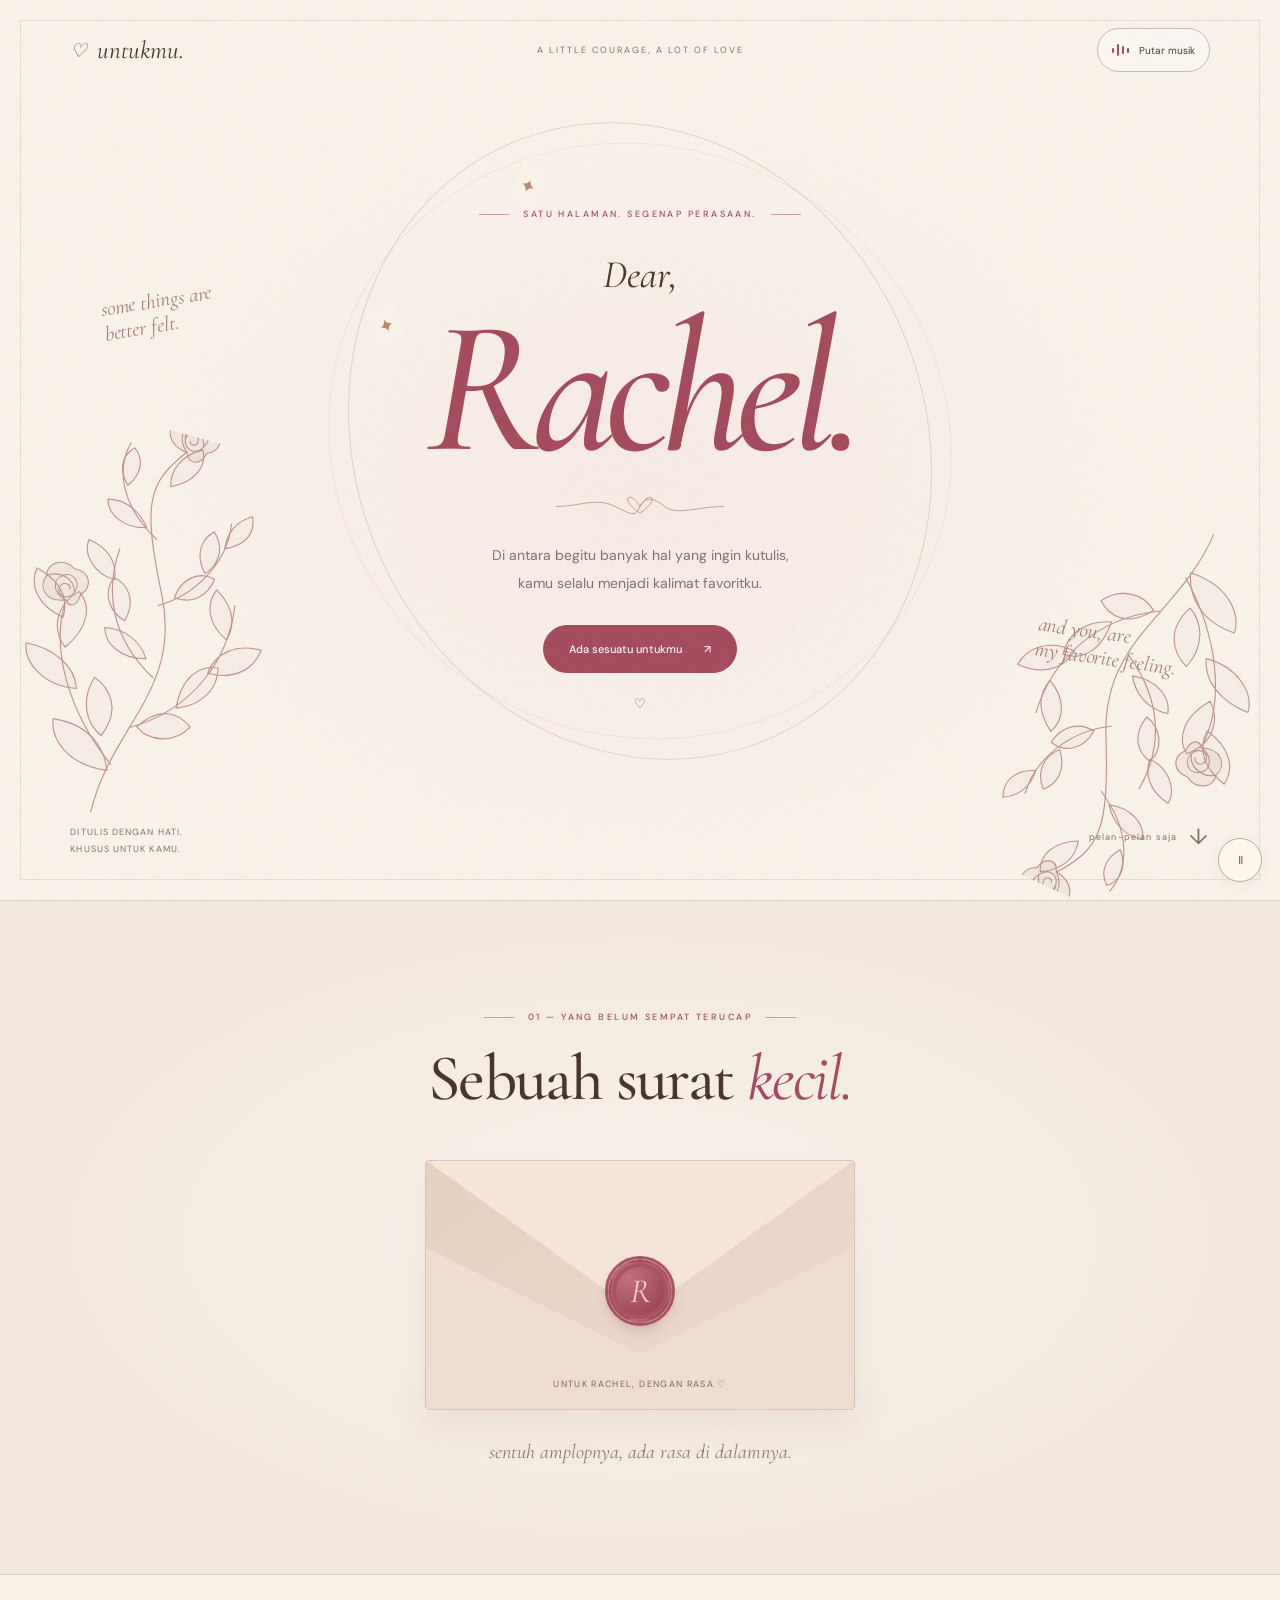
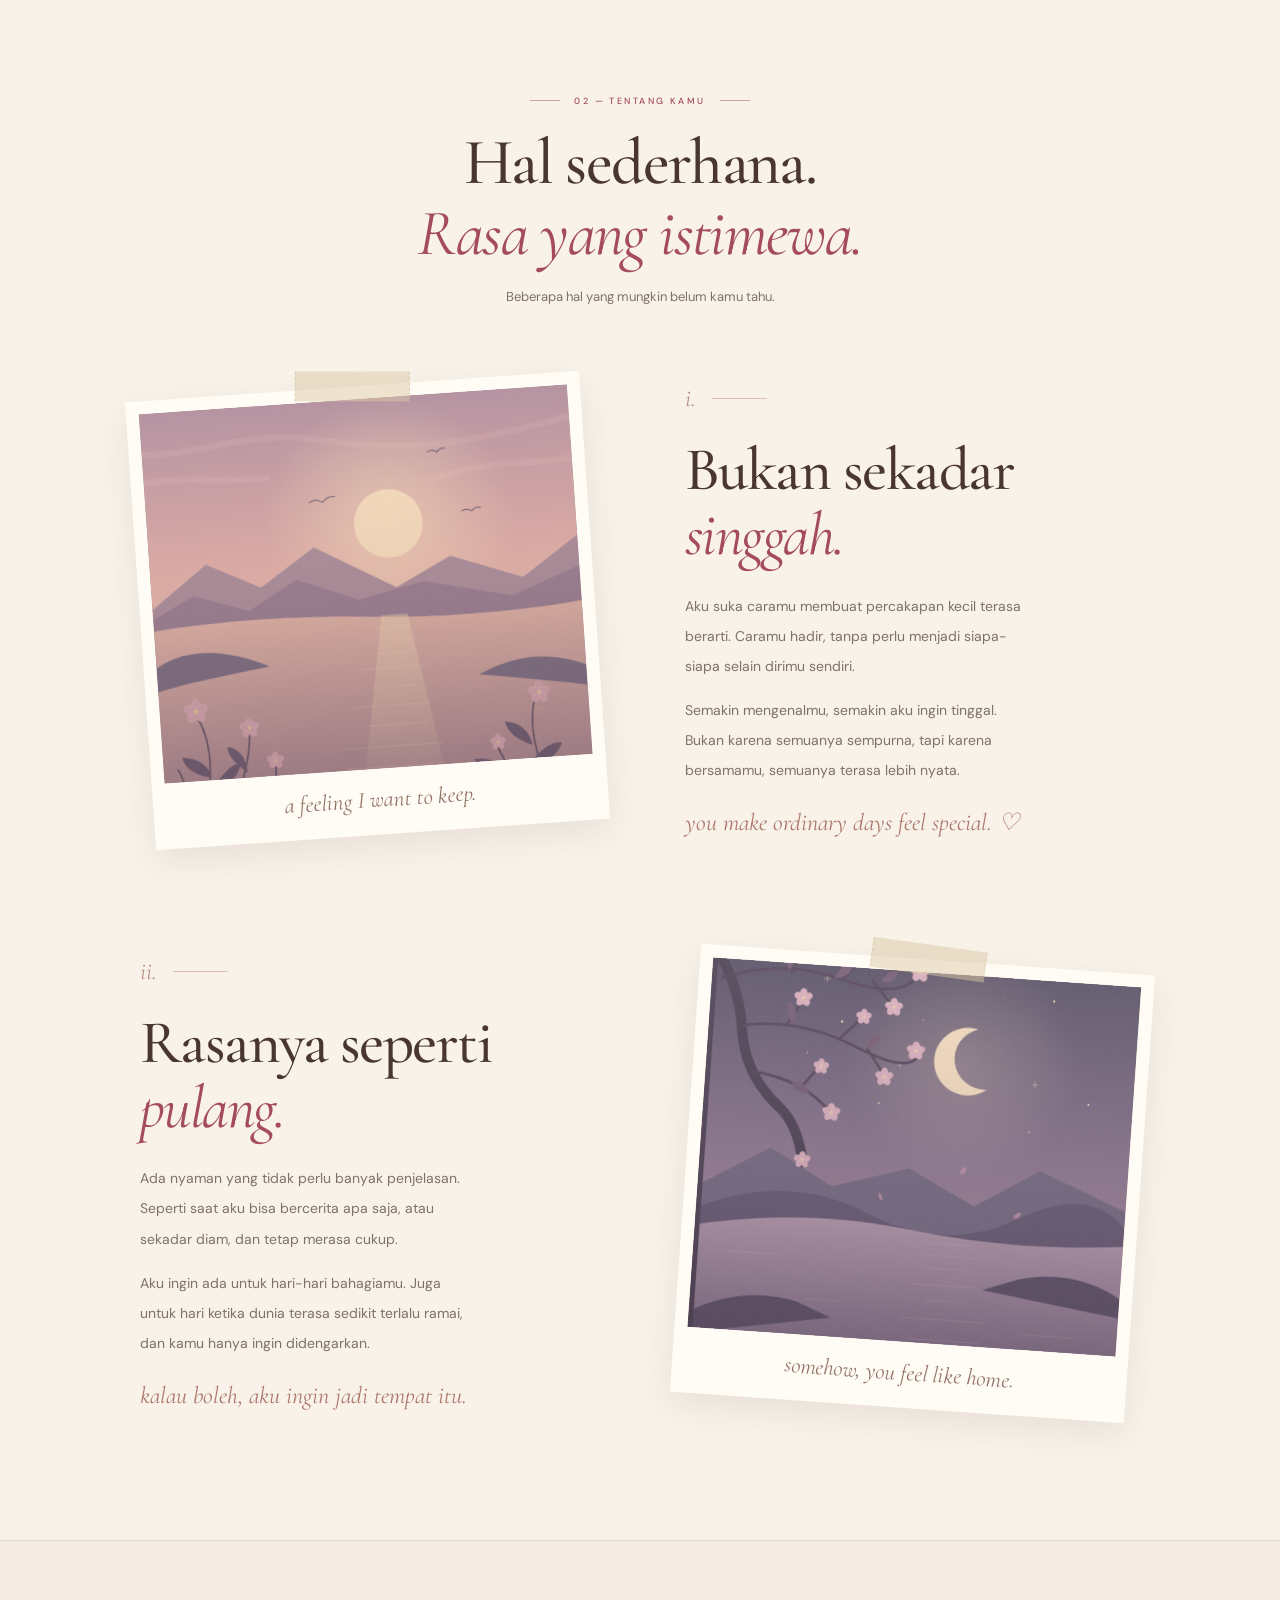
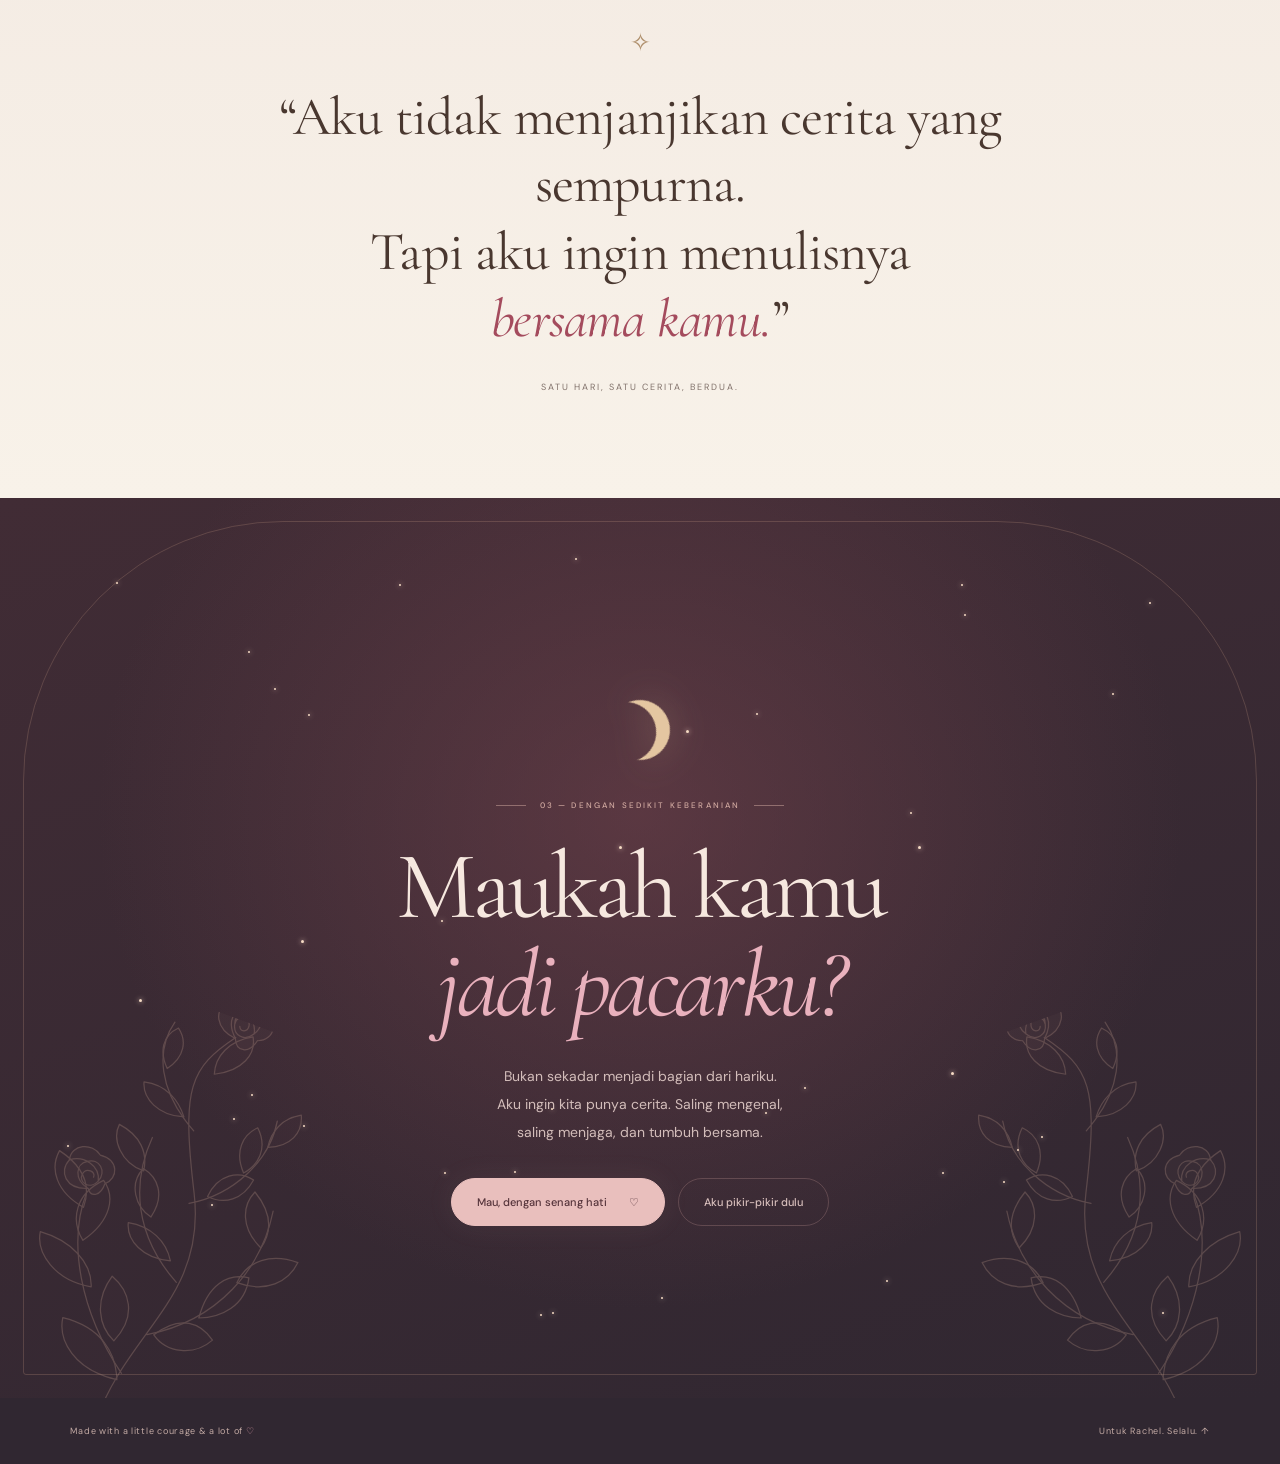
==== commit c77b386f: "feat: publish Rachel love story and QR code" ====
--- a/index.html
+++ b/index.html
@@ -1,243 +1,1879 @@
 <!doctype html>
 <html lang="id">
-<head>
-<meta charset="utf-8">
-<meta name="viewport" content="width=device-width, initial-scale=1">
-<meta name="theme-color" content="#f8f2e9">
-<meta name="description" content="Sebuah surat kecil untuk Rachel, tentang rasa yang tumbuh dan cerita yang ingin dimulai bersama.">
-<title>Untuk Rachel, dengan segenap rasa.</title>
-<link rel="preconnect" href="https://fonts.googleapis.com">
-<link rel="preconnect" href="https://fonts.gstatic.com" crossorigin>
-<link href="https://fonts.googleapis.com/css2?family=Cormorant+Garamond:ital,wght@0,400;0,500;0,600;1,400;1,500&family=DM+Sans:wght@400;500;600&display=swap" rel="stylesheet">
-<style>
-:root{--paper:#f8f2e9;--ink:#49372f;--muted:#80716a;--rose:#a44b5d;--line:#d9c9bd;--serif:"Cormorant Garamond",Georgia,serif;--sans:"DM Sans",sans-serif}
-*{box-sizing:border-box}html{scroll-behavior:smooth;scroll-padding-top:30px}body{margin:0;background:var(--paper);color:var(--ink);font-family:var(--sans);-webkit-font-smoothing:antialiased;overflow-x:clip}
-body::after{content:"";position:fixed;inset:0;z-index:30;pointer-events:none;opacity:.045;background-image:url("data:image/svg+xml,%3Csvg viewBox='0 0 180 180' xmlns='http://www.w3.org/2000/svg'%3E%3Cfilter id='n'%3E%3CfeTurbulence type='fractalNoise' baseFrequency='.8' numOctaves='3' stitchTiles='stitch'/%3E%3C/filter%3E%3Cpath fill='%23000' filter='url(%23n)' opacity='.6' d='M0 0h180v180H0z'/%3E%3C/svg%3E")}
-::selection{background:#e8bdc5;color:#492d36}a{color:inherit}button,a{-webkit-tap-highlight-color:transparent}button{font:inherit;cursor:pointer}button:focus-visible,a:focus-visible,summary:focus-visible{outline:3px solid #b4774d;outline-offset:6px}button:disabled{cursor:wait;opacity:.65}[hidden]{display:none!important}.svg-library{position:absolute;width:0;height:0;overflow:hidden}
-.progress{position:fixed;z-index:50;top:0;left:0;height:2px;width:100%;transform:scaleX(0);transform-origin:left;background:var(--rose)}.topbar{position:absolute;z-index:10;inset:0 0 auto;display:flex;align-items:center;justify-content:space-between;padding:28px 5.5%}.wordmark{text-decoration:none;font:italic 25px var(--serif);display:flex;align-items:center;gap:10px}.wordmark span{color:var(--rose);font-size:19px}.top-note{font-size:9px;letter-spacing:.22em;text-transform:uppercase;color:var(--muted)}
-.sound{display:flex;align-items:center;gap:10px;min-height:44px;padding:7px 14px;border:1px solid #cbb8ac;border-radius:30px;background:#fff5;color:var(--ink);font-size:10px}.sound-bars{display:flex;gap:3px;height:16px;align-items:center}.sound-bars i{display:block;height:5px;width:2px;background:var(--rose);border-radius:3px}.sound[aria-pressed="true"] i{animation:equalize .85s ease-in-out infinite alternate}.sound i:nth-child(2){animation-delay:-.4s;height:12px}.sound i:nth-child(3){animation-delay:-.2s;height:8px}.sound i:nth-child(4){animation-delay:-.6s}
-.hero{min-height:max(850px,100svh);display:grid;place-items:center;position:relative;isolation:isolate;overflow:hidden;padding:150px 24px 130px;text-align:center;background:radial-gradient(ellipse at 50% 54%,#f4dedb66,transparent 55%)}.hero::before{content:"";position:absolute;inset:20px;border:1px solid #d8c8b980;z-index:-1;pointer-events:none}.orbit{position:absolute;width:570px;height:650px;top:49%;left:50%;border:1px solid #c99d9760;border-radius:50%;transform:translate(-50%,-50%) rotate(-24deg);z-index:-1}.orbit.two{width:630px;height:590px;transform:translate(-50%,-50%) rotate(24deg);border-color:#c99d9726}.orbit::before{content:"✦";position:absolute;color:#b98869;font-size:19px;top:15%;left:15%;background:var(--paper);padding:6px}.hero-content{position:relative;width:min(780px,100%)}
-.eyebrow{display:flex;justify-content:center;align-items:center;gap:14px;color:var(--rose);font-size:9px;font-weight:500;letter-spacing:.27em;text-transform:uppercase}.eyebrow::before,.eyebrow::after{content:"";height:1px;width:30px;background:currentColor;opacity:.5}.hero .eyebrow{animation:rise 1.1s .1s both}.intro{font:italic clamp(26px,4vw,39px) var(--serif);margin:31px 0 -9px;animation:rise 1.1s .25s both}h1,h2,h3,p{margin-top:0}h1{font:500 clamp(98px,16vw,190px)/1.05 var(--serif);letter-spacing:-.055em;margin:0;color:var(--rose);animation:rise 1.3s .4s both}h1 em{font-weight:500}.title-flourish{width:172px;height:23px;color:#b58871;margin:6px 0 18px;animation:rise 1.2s .55s both}.lead{font-size:13px;line-height:2;color:var(--muted);max-width:345px;margin:0 auto 28px;animation:rise 1.1s .65s both}
-.pill{display:inline-flex;justify-content:center;align-items:center;gap:22px;min-height:48px;border:1px solid var(--rose);border-radius:100px;padding:14px 25px;font-size:11px;font-weight:500;text-decoration:none;transition:background .3s,transform .3s,box-shadow .3s}.pill.primary{background:var(--rose);color:#fff8f3}.pill:hover{transform:translateY(-3px);box-shadow:0 8px 25px #7a34451c;background:#8f3c50;color:white}.hero .pill{animation:rise 1.1s .8s both}.tiny-heart{display:block;color:var(--rose);font-size:13px;margin-top:22px;animation:heartbeat 3s 1.8s infinite}.hero-foot{position:absolute;left:5.5%;right:5.5%;bottom:42px;display:flex;justify-content:space-between;align-items:end;color:var(--muted);font-size:9px;line-height:1.9;letter-spacing:.12em}.hero-foot p{margin:0;text-align:left}.scroll-cue{text-decoration:none;display:flex;align-items:center;gap:12px;font-size:9px;letter-spacing:.13em}.scroll-cue span{font-size:22px;animation:nudge 2.4s infinite}
-.botanical{position:absolute;width:290px;height:390px;color:#a66a68;pointer-events:none;opacity:.7;z-index:-1;transform-origin:bottom center;animation:sway 9s ease-in-out infinite alternate}.hero .botanical.left{bottom:85px;left:-45px;transform:rotate(15deg)}.hero .botanical.right{top:140px;right:-70px;transform:rotate(-155deg);animation-delay:-4s}.side-note{position:absolute;font:italic 21px var(--serif);color:#a17f73;transform:rotate(-9deg);left:8%;top:32%;text-align:left}.side-note.right{left:auto;right:8%;top:69%;transform:rotate(8deg)}
-.section{padding:110px 24px;position:relative}.section-heading{text-align:center;margin:0 auto 55px}.section-heading h2{font:500 clamp(43px,6vw,65px)/1.1 var(--serif);letter-spacing:-.025em;margin:20px 0 15px}h2 em{font-weight:400;color:var(--rose)}.section-heading p{color:var(--muted);font-size:12px;line-height:1.9}
-.letter-section{background:#f1e7dd;border-top:1px solid #e0d1c5;border-bottom:1px solid #e0d1c5;text-align:center;overflow:hidden}.letter-section::before{content:"";position:absolute;inset:0;background:radial-gradient(ellipse at center,#f9f3eb 0,transparent 70%);pointer-events:none}.letter-section>*{position:relative}.letter-section .section-heading{margin-bottom:45px}.letter-section .section-heading h2{margin-bottom:0}.envelope{width:min(430px,100%);margin:0 auto}.envelope summary{list-style:none;position:relative;min-height:250px;display:grid;place-items:center;border:1px solid #dac3b7;border-radius:4px;background:linear-gradient(145deg,#e6d0c0,#eedccf);box-shadow:0 18px 35px #6e493a14;cursor:pointer;isolation:isolate;transition:transform .4s}.envelope summary::-webkit-details-marker{display:none}.envelope summary::before{content:"";position:absolute;inset:0;z-index:-1;background:#f5e5d9;clip-path:polygon(0 0,100% 0,50% 62%);transition:clip-path .6s,background .6s}.envelope summary::after{content:"";position:absolute;inset:0;z-index:-1;background:#efded0;clip-path:polygon(0 100%,0 35%,50% 78%,100% 35%,100% 100%)}.envelope summary:hover{transform:translateY(-4px) rotate(-1deg)}
-.seal{width:64px;height:64px;display:grid;place-items:center;border-radius:50%;color:#f5d0cc;background:radial-gradient(circle at 30% 25%,#c2717c,#9e4858 70%);border:4px double #b96974;outline:3px solid #a85361;box-shadow:0 6px 13px #6b2d3f3b,inset 0 0 0 4px #a75260;font:italic 34px var(--serif);margin-top:13px;transition:transform .6s}.envelope-caption{position:absolute;left:0;right:0;bottom:19px;font-size:9px;letter-spacing:.15em;color:#826554}.envelope[open] summary::before{clip-path:polygon(0 0,100% 0,50% 8%);background:#e3cbb9}.envelope[open] .seal{transform:rotate(-15deg) scale(.9)}.letter-paper{position:relative;text-align:left;padding:40px 38px 30px;background:#fffaf3;box-shadow:0 12px 30px #6e493a12;border:1px solid #e1d3c4;margin:18px -15px 0;transform:rotate(-1deg)}.envelope[open] .letter-paper{animation:unfold .7s both}.letter-date{font-size:8px;letter-spacing:.19em;color:#a28d7e;margin-bottom:28px;text-transform:uppercase}.letter-paper h3{font:italic 33px var(--serif);color:var(--rose);margin-bottom:18px}.letter-paper p{color:#79665c;font-size:12px;line-height:2.05;margin-bottom:18px}.letter-paper .signature{font:italic 28px var(--serif);color:var(--rose);margin:27px 0 0}.letter-hint{margin:30px 0 0;color:#8e7a6c;font:italic 20px var(--serif)}
-.story-section{padding-top:120px;padding-bottom:130px}.story{width:min(1000px,100%);margin:auto}.moment{display:grid;grid-template-columns:1fr 1fr;gap:90px;align-items:center;margin-top:75px}.moment+.moment{margin-top:120px}.photo-wrap{position:relative;padding:13px 13px 43px;background:#fffcf6;box-shadow:0 12px 35px #53352917;transform:rotate(-4deg)}.photo{height:370px;overflow:hidden;background:#ad9296;position:relative}.photo::after{content:"";position:absolute;inset:0;background:linear-gradient(0deg,#44232c30,#e7bdad15);pointer-events:none}.photo img{width:100%;height:100%;display:block;object-fit:cover;transition:transform 1.5s}.photo-wrap:hover img{transform:scale(1.06)}.photo-caption{font:italic 23px var(--serif);color:#947366;text-align:center;margin:18px 0 -23px}.tape{position:absolute;width:115px;height:30px;background:#dbc8a67d;top:-15px;left:50%;transform:translateX(-50%) rotate(4deg);z-index:1;border-inline:1px dashed #bfae8f50}.moment:nth-child(2)>:first-child{order:2}.moment:nth-child(2) .photo-wrap{transform:rotate(4deg)}.number{font:italic 24px var(--serif);color:#bb9186;display:flex;align-items:center;gap:16px;margin-bottom:25px}.number::after{content:"";width:55px;height:1px;background:#d8bfb3}.moment h3{font:500 clamp(41px,5vw,61px)/1.06 var(--serif);letter-spacing:-.025em;margin-bottom:23px}.moment h3 em{color:var(--rose);font-weight:400}.moment p{font-size:12px;line-height:2.15;color:var(--muted);max-width:340px}.handwritten{font:italic 24px var(--serif);color:#ae776e;margin-top:23px;display:block}
-.quote-section{text-align:center;padding:85px 24px 105px;border-top:1px solid #e4d7cc;background:linear-gradient(180deg,#f1e6df88,transparent)}.quote-star{font-size:25px;color:#ae8e6b;display:block;margin-bottom:24px}blockquote{font:400 clamp(32px,4.9vw,54px)/1.25 var(--serif);max-width:750px;margin:0 auto;letter-spacing:-.015em}blockquote em{color:var(--rose)}.quote-section p{color:var(--muted);font-size:9px;letter-spacing:.22em;text-transform:uppercase;margin:28px 0 0}
-.final{min-height:900px;display:grid;place-items:center;padding:130px 24px 100px;background:#412c35;color:#f6e8df;text-align:center;position:relative;isolation:isolate;overflow:hidden}.final::before{content:"";position:absolute;inset:0;z-index:-2;background:radial-gradient(ellipse at 50% 35%,#77444e88,transparent 60%),linear-gradient(160deg,#412c35,#302731)}.final::after{content:"";position:absolute;inset:23px;z-index:-1;border:1px solid #c4987f40;border-radius:260px 260px 3px 3px;pointer-events:none}.final-wrap{width:min(720px,100%);position:relative;z-index:2}.moon{width:60px;height:60px;margin:0 auto 40px;border-radius:50%;box-shadow:inset -13px -5px #e4c6a1;transform:rotate(-30deg);filter:drop-shadow(0 0 17px #e9c69944);animation:moon-float 7s ease-in-out infinite}.final .eyebrow{color:#d1a9a0;font-size:8px}.final h2{font:400 clamp(53px,8.3vw,96px)/1.02 var(--serif);letter-spacing:-.04em;margin:28px 0}.final h2 em{color:#e9b1bd}.question{max-width:365px;margin:0 auto;font-size:12px;line-height:2;color:#d3bdba}.actions{display:flex;justify-content:center;align-items:center;gap:13px;flex-wrap:wrap;margin-top:32px}.final .pill.primary{background:#e9bfbd;border-color:#e9bfbd;color:#55343b;box-shadow:0 0 30px #e9bfbd12}.final .pill.primary:hover{background:#f7d9cf;box-shadow:0 6px 35px #e9bfbd30}.no{background:transparent;border-color:#a57f805e;color:#d8bfbc}.no:hover{background:#ffffff09;box-shadow:none}.waiting{color:#e9c9c3;font:italic 22px/1.4 var(--serif);margin:25px auto 0;max-width:370px}.answer{margin:32px auto 0;padding:30px 25px;max-width:440px;border:1px solid #b98a8155;border-radius:9px;background:#ffffff07;animation:rise .7s both}.answer-heart{display:block;color:#e9b1bd;font-size:32px;margin-bottom:15px;animation:heartbeat 2.5s infinite}.answer h3{font:italic 42px/1.1 var(--serif);color:#f2ccca;margin-bottom:15px}.answer p{color:#d3bdba;font-size:12px;line-height:1.9;margin-bottom:23px}.final .botanical{color:#d1a995;opacity:.25;width:310px;height:430px;bottom:-30px}.final .botanical.left{left:-50px;transform:rotate(20deg)}.final .botanical.right{right:-50px;transform:scaleX(-1) rotate(20deg);animation-delay:-5s}.stars{position:absolute;inset:0;z-index:-1;pointer-events:none}.star{position:absolute;width:2px;height:2px;border-radius:50%;background:#f6dbc5;box-shadow:0 0 5px #f6dbc5;animation:twinkle var(--duration) ease-in-out infinite alternate;animation-delay:var(--delay)}.star.large{width:3px;height:3px}
-footer{display:flex;justify-content:space-between;align-items:center;gap:20px;padding:27px 5.5%;background:#302731;color:#c3aaa4;font-size:9px;letter-spacing:.08em}footer p{margin:0}footer span{color:#e7a4b0}footer a{text-decoration:none}.particles{position:fixed;inset:0;pointer-events:none;overflow:hidden;z-index:20}.petal{position:absolute;top:-35px;width:10px;height:15px;border-radius:80% 0 80% 20%;background:linear-gradient(135deg,#d48c9b,#ecc7ca);opacity:0;animation:fall var(--duration) linear forwards}.petal.heart{width:auto;height:auto;background:none;color:#c8758d;font-size:var(--size);border-radius:0}.motion-toggle{position:fixed;bottom:18px;right:18px;z-index:40;display:grid;place-items:center;width:44px;height:44px;border-radius:50%;background:#fff7ed;color:#8d615b;border:1px solid #bfa398;box-shadow:0 3px 15px #49372f0d;font-size:11px}.audio-status{position:fixed;right:24px;top:90px;z-index:45;max-width:280px;padding:12px 16px;background:#fffaf2;border:1px solid var(--line);color:var(--ink);box-shadow:0 5px 25px #49372f15;font-size:12px;line-height:1.7}
-.js .reveal{opacity:0;transform:translateY(28px);transition:opacity .9s,transform .9s cubic-bezier(.2,.7,.2,1)}.js .reveal.in-view{opacity:1;transform:translateY(0)}.motion-paused *,.motion-paused *::before,.motion-paused *::after{animation-play-state:paused!important;scroll-behavior:auto!important}.motion-paused .reveal{opacity:1;transform:none;transition:none}.motion-paused .particles{display:none}
-@keyframes rise{from{opacity:0;transform:translateY(24px)}to{opacity:1;transform:translateY(0)}}@keyframes unfold{from{opacity:0;transform:translateY(-18px) rotate(0)}to{opacity:1;transform:translateY(0) rotate(-1deg)}}@keyframes heartbeat{0%,40%,80%,100%{transform:scale(1)}46%,60%{transform:scale(1.16)}53%,68%{transform:scale(1.04)}}@keyframes nudge{0%,100%{transform:translateY(0)}50%{transform:translateY(6px)}}@keyframes sway{from{rotate:-3deg}to{rotate:3deg}}@keyframes moon-float{0%,100%{translate:0 0}50%{translate:0 -9px}}@keyframes equalize{to{height:16px}}@keyframes twinkle{from{opacity:.15}to{opacity:.85}}@keyframes fall{0%{opacity:0;transform:translate3d(0,-30px,0) rotate(0)}12%{opacity:.65}85%{opacity:.5}100%{opacity:0;transform:translate3d(var(--drift),110vh,0) rotate(var(--spin))}}
-.motion-paused .hero .eyebrow,.motion-paused .intro,.motion-paused h1,.motion-paused .title-flourish,.motion-paused .lead,.motion-paused .hero .pill,.motion-paused .answer{animation:none!important;opacity:1;transform:none}
-.moment .photo-caption{font:italic 23px var(--serif);color:#947366;max-width:none;line-height:1.2}
-.no-slot{display:inline-flex}.no-slot .no{position:relative;z-index:5;will-change:transform;transition:transform .3s cubic-bezier(.2,.8,.2,1),background .2s}.motion-paused .no{transition:none}
-@media(max-width:600px){.actions .no-slot{width:min(280px,100%)}.actions .no-slot .no{width:100%}}
-.lead,.moment p,.letter-paper p,.question{font-size:14px}.section-heading p,.answer p{font-size:13px}.letter-paper .signature{font-size:28px}
-@media(min-width:1500px){.hero .botanical.left{left:5%}.hero .botanical.right{right:4%}}
-@media(max-width:900px){.side-note{display:none}.moment{gap:50px}.photo{height:320px}.botanical{opacity:.45;width:230px}.hero .botanical.left{left:-85px}.hero .botanical.right{right:-100px}}
-@media(max-width:600px){.topbar{padding:27px 29px}.top-note{display:none}.wordmark{font-size:23px}.sound{padding:7px 10px;font-size:9px;gap:7px}.hero{min-height:max(740px,100svh);padding:135px 27px 125px}.hero::before{inset:12px}.orbit{width:330px;height:480px}.orbit.two{width:360px;height:440px}.hero .eyebrow{font-size:8px;letter-spacing:.22em;gap:10px}.hero .eyebrow::before,.hero .eyebrow::after{width:19px}h1{font-size:clamp(88px,23vw,135px)}.intro{margin-top:30px}.lead{font-size:12px;max-width:290px}.hero-foot{left:30px;right:30px;bottom:32px;font-size:8px}.scroll-cue{font-size:8px;gap:7px}.hero .botanical.left{bottom:30px;left:-120px;width:260px;opacity:.35}.hero .botanical.right{top:60px;right:-150px;width:260px;opacity:.35}.section{padding:80px 27px}.section-heading{margin-bottom:40px}.section-heading h2{font-size:43px}.envelope summary{min-height:215px}.letter-paper{padding:32px 25px;margin-inline:-4px}.moment{grid-template-columns:1fr;gap:42px;max-width:360px;margin:55px auto 0}.moment+.moment{margin-top:80px}.photo{height:330px}.photo-wrap{margin-inline:9px}.moment:nth-child(2)>:first-child{order:0}.moment h3{font-size:46px}.moment p{max-width:none}.number{margin-bottom:15px}.handwritten{margin-top:15px}.quote-section{padding:70px 28px 80px}blockquote{font-size:35px}.final{min-height:850px;padding:100px 28px 85px}.final::after{inset:12px;border-radius:170px 170px 3px 3px}.final h2{font-size:clamp(48px,12vw,70px)}.final .eyebrow{font-size:7px;gap:8px}.final .eyebrow::before,.final .eyebrow::after{width:17px}.actions{flex-direction:column;gap:12px}.actions .pill{width:min(280px,100%)}.question{max-width:300px}.final .botanical{width:220px;opacity:.18}.final .botanical.left{left:-90px}.final .botanical.right{right:-90px}footer{padding:25px 28px 76px;font-size:8px;gap:14px}.answer{padding:27px 18px}.answer h3{font-size:36px}}
-@media(prefers-reduced-motion:reduce){*,*::before,*::after{animation:none!important;transition:none!important;scroll-behavior:auto!important}.js .reveal{opacity:1;transform:none}.particles{display:none}}
-@media(max-width:600px){h1{font-size:clamp(76px,23vw,135px)}.lead{font-size:13px}.moment p{font-size:14px}.moment .photo-caption{font-size:23px}}
-</style>
-</head>
-<body>
-<svg class="svg-library" xmlns="http://www.w3.org/2000/svg" aria-hidden="true"><defs>
-<symbol id="branch" viewBox="0 0 280 400"><g fill="none" stroke="currentColor" stroke-width="1.15" stroke-linecap="round" stroke-linejoin="round">
-<path d="M130 400C127 310 188 255 143 166S100 58 130 17M137 347C81 306 48 249 49 200M147 305C205 270 226 211 218 157M156 250C105 222 85 178 89 131M142 177C179 155 199 113 193 77M123 112C79 88 64 53 72 23"/>
-<path d="M135 354C94 359 71 338 68 317C105 313 126 331 135 354ZM120 321C133 291 117 272 98 265C90 292 102 313 120 321ZM83 281C49 287 24 269 21 249C50 247 76 259 83 281ZM61 243C80 216 75 194 60 184C40 204 43 229 61 243ZM51 214C22 209 9 191 12 172C37 178 51 192 51 214ZM153 303C170 276 191 278 206 289C195 309 170 315 153 303ZM187 274C184 242 198 225 218 223C224 249 206 267 187 274ZM209 231C238 231 254 214 256 194C230 194 211 208 209 231ZM219 193C195 182 189 162 196 146C216 158 224 174 219 193ZM144 233C119 240 99 229 95 213C116 209 134 217 144 233ZM113 201C119 177 106 164 91 161C83 179 96 197 113 201ZM92 163C69 163 54 145 56 130C78 133 90 146 92 163ZM156 165C158 142 175 132 191 136C188 157 173 167 156 165ZM180 133C165 117 167 100 178 89C194 104 190 122 180 133ZM193 103C213 95 219 79 212 64C196 73 191 88 193 103ZM110 103C87 110 68 100 64 85C85 80 101 91 110 103ZM80 66C92 50 88 35 77 27C65 39 68 54 80 66ZM123 56C147 44 153 25 145 11C125 22 118 40 123 56Z" fill="currentColor" fill-opacity=".055"/>
-<g transform="translate(130 18)"><path d="M0 0C-20-2-29-19-17-29C-15-45 6-49 14-35C34-32 35-10 20-5C17 9 5 12 0 0Z" fill="currentColor" fill-opacity=".12"/><path d="M0 0C-13-12-11-25 0-28C14-33 22-21 15-10C8 1-3-3-5-12C-7-22 7-24 8-15C9-9 2-7 0-12M-17-29C-1-32 13-21 15-10M14-35C2-35-9-24-5-12"/></g>
-<g transform="translate(49 196) rotate(-25)"><path d="M0 0C-21-1-26-18-15-28C-12-43 8-42 14-30C31-24 29-7 16-3C11 8 2 9 0 0Z" fill="currentColor" fill-opacity=".12"/><path d="M0 0C-13-10-9-24 1-25C13-28 19-14 10-6C1 2-9-7-4-14C0-20 9-15 6-10M-15-28C-1-31 13-20 10-6"/></g></g></symbol>
-<symbol id="flourish" viewBox="0 0 180 24"><g fill="none" stroke="currentColor" stroke-width=".8"><path d="M2 12C27 12 44 2 64 12S85 22 90 12C95 2 104 2 116 12S150 12 178 12M90 12C80-6 67 4 90 19C113 4 100-6 90 12Z"/></g></symbol>
-</defs></svg>
-<div class="progress" aria-hidden="true"></div>
-<nav class="topbar" aria-label="Navigasi utama"><a class="wordmark" href="#awal"><span aria-hidden="true">♡</span> untukmu.</a><span class="top-note">a little courage, a lot of love</span><button class="sound" id="sound" type="button" aria-pressed="false" aria-label="Nyalakan musik latar"><span class="sound-bars" aria-hidden="true"><i></i><i></i><i></i><i></i></span><span id="sound-label">Putar musik</span></button></nav>
-<main>
-<header class="hero" id="awal">
-<div class="orbit" aria-hidden="true"></div><div class="orbit two" aria-hidden="true"></div><svg class="botanical left" aria-hidden="true"><use href="#branch"/></svg><svg class="botanical right" aria-hidden="true"><use href="#branch"/></svg>
-<span class="side-note" aria-hidden="true">some things are<br>better felt.</span><span class="side-note right" aria-hidden="true">and you, are<br>my favorite feeling.</span>
-<div class="hero-content"><div class="eyebrow">Satu halaman. Segenap perasaan.</div><p class="intro">Dear,</p><h1><em>Rachel.</em></h1><svg class="title-flourish" aria-hidden="true"><use href="#flourish"/></svg><p class="lead">Di antara begitu banyak hal yang ingin kutulis,<br>kamu selalu menjadi kalimat favoritku.</p><a class="pill primary" href="#surat">Ada sesuatu untukmu <span aria-hidden="true">↗</span></a><span class="tiny-heart" aria-hidden="true">♡</span></div>
-<div class="hero-foot"><p>DITULIS DENGAN HATI.<br>KHUSUS UNTUK KAMU.</p><a class="scroll-cue" href="#surat">pelan-pelan saja <span aria-hidden="true">↓</span></a></div>
-</header>
-<section class="section letter-section" id="surat" aria-labelledby="letter-title">
-<div class="section-heading reveal"><div class="eyebrow">01 — yang belum sempat terucap</div><h2 id="letter-title">Sebuah surat <em>kecil.</em></h2></div>
-<details class="envelope reveal" id="envelope"><summary aria-label="Buka atau tutup surat untuk Rachel"><span class="seal" aria-hidden="true">R</span><span class="envelope-caption">UNTUK RACHEL, DENGAN RASA ♡</span></summary>
-<div class="letter-paper"><div class="letter-date">Dari seseorang yang senang mengenalmu</div><h3>Hai, kamu.</h3><p>Aku tidak tahu persis kapan semuanya bermula. Mungkin saat obrolan sederhana kita membuatku tersenyum. Atau saat aku sadar, ada namamu di antara hal-hal yang selalu kutunggu.</p><p>Yang aku tahu, sejak mengenalmu, hari-hari biasa punya sesuatu yang istimewa. Ada hangat yang tinggal lebih lama. Ada rindu yang datang diam-diam.</p><p>Jadi kali ini, izinkan aku sedikit lebih berani: <strong>aku suka kamu.</strong> Bukan hanya tentang hari ini, tapi juga tentang kesempatan untuk mengenalmu lagi, besok dan seterusnya.</p><p class="signature">Dengan segenap rasa, aku. ♡</p></div></details>
-<p class="letter-hint" id="letter-hint">sentuh amplopnya, ada rasa di dalamnya.</p>
-</section>
-<section class="section story-section" id="cerita" aria-labelledby="story-title">
-<div class="section-heading reveal"><div class="eyebrow">02 — tentang kamu</div><h2 id="story-title">Hal sederhana.<br><em>Rasa yang istimewa.</em></h2><p>Beberapa hal yang mungkin belum kamu tahu.</p></div>
-<div class="story">
-<article class="moment"><div class="reveal"><div class="photo-wrap"><span class="tape" aria-hidden="true"></span><div class="photo"><img src="assets/images/romantic-sunset.svg" alt="Ilustrasi danau saat senja, dengan bunga dan cahaya matahari keemasan" loading="lazy" width="600" height="700"></div><p class="photo-caption">a feeling I want to keep.</p></div></div><div class="moment-content reveal"><div class="number" aria-hidden="true">i.</div><h3>Bukan sekadar<br><em>singgah.</em></h3><p>Aku suka caramu membuat percakapan kecil terasa berarti. Caramu hadir, tanpa perlu menjadi siapa-siapa selain dirimu sendiri.</p><p>Semakin mengenalmu, semakin aku ingin tinggal. Bukan karena semuanya sempurna, tapi karena bersamamu, semuanya terasa lebih nyata.</p><span class="handwritten">you make ordinary days feel special. ♡</span></div></article>
-<article class="moment"><div class="reveal"><div class="photo-wrap"><span class="tape" aria-hidden="true"></span><div class="photo"><img src="assets/images/romantic-moonlight.svg" alt="Ilustrasi danau di bawah bulan sabit, dengan bintang dan bunga merah muda" loading="lazy" width="600" height="700"></div><p class="photo-caption">somehow, you feel like home.</p></div></div><div class="moment-content reveal"><div class="number" aria-hidden="true">ii.</div><h3>Rasanya seperti<br><em>pulang.</em></h3><p>Ada nyaman yang tidak perlu banyak penjelasan. Seperti saat aku bisa bercerita apa saja, atau sekadar diam, dan tetap merasa cukup.</p><p>Aku ingin ada untuk hari-hari bahagiamu. Juga untuk hari ketika dunia terasa sedikit terlalu ramai, dan kamu hanya ingin didengarkan.</p><span class="handwritten">kalau boleh, aku ingin jadi tempat itu.</span></div></article>
-</div></section>
-<section class="quote-section" aria-label="Sebuah harapan"><div class="reveal"><span class="quote-star" aria-hidden="true">✧</span><blockquote>“Aku tidak menjanjikan cerita yang sempurna.<br>Tapi aku ingin menulisnya<br><em>bersama kamu.</em>”</blockquote><p>satu hari, satu cerita, berdua.</p></div></section>
-<section class="final" id="pertanyaan" aria-labelledby="question-title"><div class="stars" aria-hidden="true"></div><svg class="botanical left" aria-hidden="true"><use href="#branch"/></svg><svg class="botanical right" aria-hidden="true"><use href="#branch"/></svg>
-<div class="final-wrap reveal"><div class="moon" aria-hidden="true"></div><div class="eyebrow">03 — dengan sedikit keberanian</div><h2 id="question-title">Maukah kamu<br><em>jadi pacarku?</em></h2><p class="question">Bukan sekadar menjadi bagian dari hariku.<br>Aku ingin kita punya cerita. Saling mengenal,<br>saling menjaga, dan tumbuh bersama.</p>
-<div class="actions" id="actions"><button class="pill primary" type="button" id="yes">Mau, dengan senang hati <span aria-hidden="true">♡</span></button><span class="no-slot" id="no-slot"><button class="pill no" type="button" id="no">Aku pikir-pikir dulu</button></span></div>
-<div class="answer" id="answer" tabindex="-1" hidden><span class="answer-heart" aria-hidden="true">♥</span><h3>Jadi, ini awal cerita kita.</h3><p>Terima kasih sudah membuka hatimu, Rachel.<br>Aku bahagia. Dan aku ingin kamu juga begitu.<br>Kita mulai pelan-pelan, bersama, ya?</p><a class="pill primary" id="reply" href="https://wa.me/6282123432959?text=aku%20mau%20kok%20jadi%20pacarmu%20%F0%9F%A4%8D" target="_blank" rel="noopener noreferrer">Sampaikan lewat WhatsApp <span aria-hidden="true">↗</span></a></div>
-</div></section>
-</main>
-<footer><p>Made with a little courage &amp; a lot of <span>♡</span></p><a href="#awal">Untuk Rachel. Selalu. ↑</a></footer>
-<div class="particles" aria-hidden="true"></div><button class="motion-toggle" id="motion" type="button" aria-label="Jeda animasi" aria-pressed="false" hidden><span aria-hidden="true">Ⅱ</span></button><p class="audio-status" id="audio-status" role="status" hidden></p><audio id="music" src="assets/audio/audio.mp3" preload="none" loop></audio>
-<script>
-(() => {
-  const reducedMotion = matchMedia('(prefers-reduced-motion: reduce)');
-  const motionButton = document.getElementById('motion');
-  const particles = document.querySelector('.particles');
-  let motionPaused = reducedMotion.matches;
-  let ambientTimer = null;
-  let celebrationTimers = [];
-  function makePetal(celebration = false) {
-    if (motionPaused || document.hidden || particles.childElementCount >= 50) return;
-    const petal = document.createElement('span');
-    const duration = celebration ? 4 + Math.random() * 3 : 10 + Math.random() * 6;
-    petal.className = celebration ? 'petal heart' : 'petal';
-    if (celebration) petal.textContent = Math.random() > .35 ? '♥' : '✦';
-    petal.style.left = Math.random() * 100 + '%';
-    petal.style.setProperty('--duration', duration + 's');
-    petal.style.setProperty('--drift', (Math.random() - .5) * 180 + 'px');
-    petal.style.setProperty('--spin', (Math.random() - .5) * 700 + 'deg');
-    petal.style.setProperty('--size', 12 + Math.random() * 16 + 'px');
-    particles.append(petal);
-    petal.addEventListener('animationend', () => petal.remove(), { once:true });
-  }
-  function syncMotion() {
-    motionButton.hidden = reducedMotion.matches;
-    document.body.classList.toggle('motion-paused', motionPaused);
-    motionButton.setAttribute('aria-pressed', String(motionPaused));
-    motionButton.setAttribute('aria-label', motionPaused ? 'Aktifkan animasi' : 'Jeda animasi');
-    motionButton.firstElementChild.textContent = motionPaused ? '▷' : 'Ⅱ';
-    clearInterval(ambientTimer);
-    celebrationTimers.forEach(clearTimeout);
-    celebrationTimers = [];
-    particles.replaceChildren();
-    if (!motionPaused && !document.hidden) ambientTimer = setInterval(() => makePetal(), 1600);
-  }
-  motionButton.hidden = false;
-  motionButton.addEventListener('click', () => { motionPaused = !motionPaused; syncMotion(); });
-  reducedMotion.addEventListener('change', event => { motionPaused = event.matches; syncMotion(); });
-  document.addEventListener('visibilitychange', syncMotion);
-  syncMotion();
-  const progress = document.querySelector('.progress');
-  let scrollFrame = false;
-  function updateProgress() {
-    const max = document.documentElement.scrollHeight - innerHeight;
-    progress.style.transform = `scaleX(${max > 0 ? Math.min(1, Math.max(0, scrollY / max)) : 0})`;
-    scrollFrame = false;
-  }
-  addEventListener('scroll', () => { if (!scrollFrame) { scrollFrame = true; requestAnimationFrame(updateProgress); } }, { passive:true });
-  addEventListener('resize', updateProgress);
-  updateProgress();
-  if ('IntersectionObserver' in window) {
-    const observer = new IntersectionObserver(entries => {
-      entries.forEach(entry => {
-        if (!entry.isIntersecting) return;
-        entry.target.classList.add('in-view');
-        observer.unobserve(entry.target);
-      });
-    }, { threshold:.08 });
-    document.querySelectorAll('.reveal').forEach(element => observer.observe(element));
-    document.documentElement.classList.add('js');
-  }
-  const stars = document.querySelector('.stars');
-  for (let i = 0; i < 38; i++) {
-    const star = document.createElement('span');
-    star.className = i % 7 === 0 ? 'star large' : 'star';
-    star.style.left = 5 + Math.random() * 90 + '%';
-    star.style.top = 5 + Math.random() * 87 + '%';
-    star.style.setProperty('--duration', 2 + Math.random() * 4 + 's');
-    star.style.setProperty('--delay', -Math.random() * 6 + 's');
-    stars.append(star);
-  }
-  const envelope = document.getElementById('envelope');
-  envelope.addEventListener('toggle', () => {
-    document.getElementById('letter-hint').textContent = envelope.open ? 'terima kasih sudah membaca hatiku. ♡' : 'sentuh amplopnya, ada rasa di dalamnya.';
-    requestAnimationFrame(updateProgress);
-  });
-  const answer = document.getElementById('answer');
-  document.getElementById('yes').addEventListener('click', () => {
-    answer.hidden = false;
-    document.getElementById('actions').hidden = true;
-    answer.focus({ preventScroll:true });
-    answer.scrollIntoView({ behavior:motionPaused ? 'instant' : 'smooth', block:'center' });
-    if (!motionPaused) for (let i = 0; i < 38; i++) celebrationTimers.push(setTimeout(() => makePetal(true), i * 85));
-    updateProgress();
-  });
-  const no = document.getElementById('no');
-  const noSlot = document.getElementById('no-slot');
-  const finalSection = document.getElementById('pertanyaan');
-  let lastEscape = -Infinity;
-  function evadeNo(event, force = false) {
-    if (event?.cancelable && event.type !== 'pointermove') event.preventDefault();
-    const now = performance.now();
-    if (!force && now - lastEscape < 180) return;
-    const current = no.getBoundingClientRect();
-    const pointerX = Number.isFinite(event?.clientX) ? event.clientX : current.left + current.width / 2;
-    const pointerY = Number.isFinite(event?.clientY) ? event.clientY : current.top + current.height / 2;
-    if (event?.type === 'pointermove') {
-      const dx = Math.max(current.left - pointerX, 0, pointerX - current.right);
-      const dy = Math.max(current.top - pointerY, 0, pointerY - current.bottom);
-      if (Math.hypot(dx, dy) > 65) return;
-    }
-    const anchor = noSlot.getBoundingClientRect();
-    const section = finalSection.getBoundingClientRect();
-    const yesRect = document.getElementById('yes').getBoundingClientRect();
-    // Keep every destination inside the visible section and away from the yes button.
-    const minX = Math.max(20, section.left + 20);
-    const maxX = Math.min(innerWidth - 20, section.right - 20) - current.width;
-    const minY = Math.max(20, section.top + 30, anchor.top - 140);
-    const maxY = Math.min(innerHeight - 20, section.bottom - 30, anchor.bottom + 180) - current.height;
-    if (maxX < minX || maxY < minY) return;
-    let destination = null;
-    let bestScore = -Infinity;
-    for (let i = 0; i < 40; i++) {
-      const x = i < 4 ? (i % 2 ? maxX : minX) : minX + Math.random() * (maxX - minX);
-      const y = i < 4 ? (i < 2 ? minY : maxY) : minY + Math.random() * (maxY - minY);
-      const overlapsYes = x < yesRect.right + 16 && x + current.width > yesRect.left - 16 && y < yesRect.bottom + 16 && y + current.height > yesRect.top - 16;
-      if (overlapsYes) continue;
-      const dx = Math.max(x - pointerX, 0, pointerX - x - current.width);
-      const dy = Math.max(y - pointerY, 0, pointerY - y - current.height);
-      const score = Math.hypot(dx, dy);
-      if (score > bestScore) { destination = { x, y }; bestScore = score; }
-    }
-    if (!destination) return;
-    lastEscape = now;
-    no.style.transform = `translate(${destination.x - anchor.left}px, ${destination.y - anchor.top}px)`;
-  }
-  no.addEventListener('pointerenter', evadeNo);
-  no.addEventListener('pointerdown', event => evadeNo(event, true));
-  no.addEventListener('click', event => evadeNo(event, true));
-  no.addEventListener('focus', () => evadeNo(null, true));
-  no.addEventListener('keydown', event => {
-    if (event.key === 'Enter' || event.key === ' ') evadeNo(event, true);
-  });
-  finalSection.addEventListener('pointermove', event => {
-    if (event.pointerType === 'mouse' && answer.hidden) evadeNo(event);
-  }, { passive:true });
-  addEventListener('resize', () => { no.style.transform = ''; lastEscape = -Infinity; });
-  const music = document.getElementById('music');
-  const sound = document.getElementById('sound');
-  const soundLabel = document.getElementById('sound-label');
-  const audioStatus = document.getElementById('audio-status');
-  music.volume = .35;
-  function syncSound() {
-    const playing = !music.paused;
-    sound.setAttribute('aria-pressed', String(playing));
-    sound.setAttribute('aria-label', playing ? 'Jeda musik latar' : 'Nyalakan musik latar');
-    soundLabel.textContent = playing ? 'Jeda musik' : 'Putar musik';
-  }
-  music.addEventListener('play', syncSound);
-  music.addEventListener('pause', syncSound);
-  sound.addEventListener('click', async () => {
-    audioStatus.hidden = true;
-    if (!music.paused) { music.pause(); return; }
-    sound.disabled = true;
-    try { await music.play(); }
-    catch { audioStatus.textContent = 'Musiknya belum bisa diputar. Kamu tetap bisa menikmati suratnya. ♡'; audioStatus.hidden = false; }
-    finally { sound.disabled = false; syncSound(); }
-  });
-})();
-</script>
-</body>
+  <head>
+    <meta charset="utf-8" />
+    <meta name="viewport" content="width=device-width, initial-scale=1" />
+    <meta name="theme-color" content="#f8f2e9" />
+    <meta
+      name="description"
+      content="Sebuah surat kecil untuk Rachel, tentang rasa yang tumbuh dan cerita yang ingin dimulai bersama."
+    />
+    <title>Untuk Rachel, dengan segenap rasa.</title>
+    <link rel="preconnect" href="https://fonts.googleapis.com" />
+    <link rel="preconnect" href="https://fonts.gstatic.com" crossorigin />
+    <link
+      href="https://fonts.googleapis.com/css2?family=Cormorant+Garamond:ital,wght@0,400;0,500;0,600;1,400;1,500&family=DM+Sans:wght@400;500;600&display=swap"
+      rel="stylesheet"
+    />
+    <style>
+      :root {
+        --paper: #f8f2e9;
+        --ink: #49372f;
+        --muted: #80716a;
+        --rose: #a44b5d;
+        --line: #d9c9bd;
+        --serif: "Cormorant Garamond", Georgia, serif;
+        --sans: "DM Sans", sans-serif;
+      }
+      * {
+        box-sizing: border-box;
+      }
+      html {
+        scroll-behavior: smooth;
+        scroll-padding-top: 30px;
+      }
+      body {
+        margin: 0;
+        background: var(--paper);
+        color: var(--ink);
+        font-family: var(--sans);
+        -webkit-font-smoothing: antialiased;
+        overflow-x: clip;
+      }
+      body::after {
+        content: "";
+        position: fixed;
+        inset: 0;
+        z-index: 30;
+        pointer-events: none;
+        opacity: 0.045;
+        background-image: url("data:image/svg+xml,%3Csvg viewBox='0 0 180 180' xmlns='http://www.w3.org/2000/svg'%3E%3Cfilter id='n'%3E%3CfeTurbulence type='fractalNoise' baseFrequency='.8' numOctaves='3' stitchTiles='stitch'/%3E%3C/filter%3E%3Cpath fill='%23000' filter='url(%23n)' opacity='.6' d='M0 0h180v180H0z'/%3E%3C/svg%3E");
+      }
+      ::selection {
+        background: #e8bdc5;
+        color: #492d36;
+      }
+      a {
+        color: inherit;
+      }
+      button,
+      a {
+        -webkit-tap-highlight-color: transparent;
+      }
+      button {
+        font: inherit;
+        cursor: pointer;
+      }
+      button:focus-visible,
+      a:focus-visible,
+      summary:focus-visible {
+        outline: 3px solid #b4774d;
+        outline-offset: 6px;
+      }
+      button:disabled {
+        cursor: wait;
+        opacity: 0.65;
+      }
+      [hidden] {
+        display: none !important;
+      }
+      .svg-library {
+        position: absolute;
+        width: 0;
+        height: 0;
+        overflow: hidden;
+      }
+      .progress {
+        position: fixed;
+        z-index: 50;
+        top: 0;
+        left: 0;
+        height: 2px;
+        width: 100%;
+        transform: scaleX(0);
+        transform-origin: left;
+        background: var(--rose);
+      }
+      .topbar {
+        position: absolute;
+        z-index: 10;
+        inset: 0 0 auto;
+        display: flex;
+        align-items: center;
+        justify-content: space-between;
+        padding: 28px 5.5%;
+      }
+      .wordmark {
+        text-decoration: none;
+        font: italic 25px var(--serif);
+        display: flex;
+        align-items: center;
+        gap: 10px;
+      }
+      .wordmark span {
+        color: var(--rose);
+        font-size: 19px;
+      }
+      .top-note {
+        font-size: 9px;
+        letter-spacing: 0.22em;
+        text-transform: uppercase;
+        color: var(--muted);
+      }
+      .sound {
+        display: flex;
+        align-items: center;
+        gap: 10px;
+        min-height: 44px;
+        padding: 7px 14px;
+        border: 1px solid #cbb8ac;
+        border-radius: 30px;
+        background: #fff5;
+        color: var(--ink);
+        font-size: 10px;
+      }
+      .sound-bars {
+        display: flex;
+        gap: 3px;
+        height: 16px;
+        align-items: center;
+      }
+      .sound-bars i {
+        display: block;
+        height: 5px;
+        width: 2px;
+        background: var(--rose);
+        border-radius: 3px;
+      }
+      .sound[aria-pressed="true"] i {
+        animation: equalize 0.85s ease-in-out infinite alternate;
+      }
+      .sound i:nth-child(2) {
+        animation-delay: -0.4s;
+        height: 12px;
+      }
+      .sound i:nth-child(3) {
+        animation-delay: -0.2s;
+        height: 8px;
+      }
+      .sound i:nth-child(4) {
+        animation-delay: -0.6s;
+      }
+      .hero {
+        min-height: max(850px, 100svh);
+        display: grid;
+        place-items: center;
+        position: relative;
+        isolation: isolate;
+        overflow: hidden;
+        padding: 150px 24px 130px;
+        text-align: center;
+        background: radial-gradient(
+          ellipse at 50% 54%,
+          #f4dedb66,
+          transparent 55%
+        );
+      }
+      .hero::before {
+        content: "";
+        position: absolute;
+        inset: 20px;
+        border: 1px solid #d8c8b980;
+        z-index: -1;
+        pointer-events: none;
+      }
+      .orbit {
+        position: absolute;
+        width: 570px;
+        height: 650px;
+        top: 49%;
+        left: 50%;
+        border: 1px solid #c99d9760;
+        border-radius: 50%;
+        transform: translate(-50%, -50%) rotate(-24deg);
+        z-index: -1;
+      }
+      .orbit.two {
+        width: 630px;
+        height: 590px;
+        transform: translate(-50%, -50%) rotate(24deg);
+        border-color: #c99d9726;
+      }
+      .orbit::before {
+        content: "✦";
+        position: absolute;
+        color: #b98869;
+        font-size: 19px;
+        top: 15%;
+        left: 15%;
+        background: var(--paper);
+        padding: 6px;
+      }
+      .hero-content {
+        position: relative;
+        width: min(780px, 100%);
+      }
+      .eyebrow {
+        display: flex;
+        justify-content: center;
+        align-items: center;
+        gap: 14px;
+        color: var(--rose);
+        font-size: 9px;
+        font-weight: 500;
+        letter-spacing: 0.27em;
+        text-transform: uppercase;
+      }
+      .eyebrow::before,
+      .eyebrow::after {
+        content: "";
+        height: 1px;
+        width: 30px;
+        background: currentColor;
+        opacity: 0.5;
+      }
+      .hero .eyebrow {
+        animation: rise 1.1s 0.1s both;
+      }
+      .intro {
+        font: italic clamp(26px, 4vw, 39px) var(--serif);
+        margin: 31px 0 -9px;
+        animation: rise 1.1s 0.25s both;
+      }
+      h1,
+      h2,
+      h3,
+      p {
+        margin-top: 0;
+      }
+      h1 {
+        font: 500 clamp(98px, 16vw, 190px)/1.05 var(--serif);
+        letter-spacing: -0.055em;
+        margin: 0;
+        color: var(--rose);
+        animation: rise 1.3s 0.4s both;
+      }
+      h1 em {
+        font-weight: 500;
+      }
+      .title-flourish {
+        width: 172px;
+        height: 23px;
+        color: #b58871;
+        margin: 6px 0 18px;
+        animation: rise 1.2s 0.55s both;
+      }
+      .lead {
+        font-size: 13px;
+        line-height: 2;
+        color: var(--muted);
+        max-width: 345px;
+        margin: 0 auto 28px;
+        animation: rise 1.1s 0.65s both;
+      }
+      .pill {
+        display: inline-flex;
+        justify-content: center;
+        align-items: center;
+        gap: 22px;
+        min-height: 48px;
+        border: 1px solid var(--rose);
+        border-radius: 100px;
+        padding: 14px 25px;
+        font-size: 11px;
+        font-weight: 500;
+        text-decoration: none;
+        transition:
+          background 0.3s,
+          transform 0.3s,
+          box-shadow 0.3s;
+      }
+      .pill.primary {
+        background: var(--rose);
+        color: #fff8f3;
+      }
+      .pill:hover {
+        transform: translateY(-3px);
+        box-shadow: 0 8px 25px #7a34451c;
+        background: #8f3c50;
+        color: white;
+      }
+      .hero .pill {
+        animation: rise 1.1s 0.8s both;
+      }
+      .tiny-heart {
+        display: block;
+        color: var(--rose);
+        font-size: 13px;
+        margin-top: 22px;
+        animation: heartbeat 3s 1.8s infinite;
+      }
+      .hero-foot {
+        position: absolute;
+        left: 5.5%;
+        right: 5.5%;
+        bottom: 42px;
+        display: flex;
+        justify-content: space-between;
+        align-items: end;
+        color: var(--muted);
+        font-size: 9px;
+        line-height: 1.9;
+        letter-spacing: 0.12em;
+      }
+      .hero-foot p {
+        margin: 0;
+        text-align: left;
+      }
+      .scroll-cue {
+        text-decoration: none;
+        display: flex;
+        align-items: center;
+        gap: 12px;
+        font-size: 9px;
+        letter-spacing: 0.13em;
+      }
+      .scroll-cue span {
+        font-size: 22px;
+        animation: nudge 2.4s infinite;
+      }
+      .botanical {
+        position: absolute;
+        width: 290px;
+        height: 390px;
+        color: #a66a68;
+        pointer-events: none;
+        opacity: 0.7;
+        z-index: -1;
+        transform-origin: bottom center;
+        animation: sway 9s ease-in-out infinite alternate;
+      }
+      .hero .botanical.left {
+        bottom: 85px;
+        left: -45px;
+        transform: rotate(15deg);
+      }
+      .hero .botanical.right {
+        top: 140px;
+        right: -70px;
+        transform: rotate(-155deg);
+        animation-delay: -4s;
+      }
+      .side-note {
+        position: absolute;
+        font: italic 21px var(--serif);
+        color: #a17f73;
+        transform: rotate(-9deg);
+        left: 8%;
+        top: 32%;
+        text-align: left;
+      }
+      .side-note.right {
+        left: auto;
+        right: 8%;
+        top: 69%;
+        transform: rotate(8deg);
+      }
+      .section {
+        padding: 110px 24px;
+        position: relative;
+      }
+      .section-heading {
+        text-align: center;
+        margin: 0 auto 55px;
+      }
+      .section-heading h2 {
+        font: 500 clamp(43px, 6vw, 65px)/1.1 var(--serif);
+        letter-spacing: -0.025em;
+        margin: 20px 0 15px;
+      }
+      h2 em {
+        font-weight: 400;
+        color: var(--rose);
+      }
+      .section-heading p {
+        color: var(--muted);
+        font-size: 12px;
+        line-height: 1.9;
+      }
+      .letter-section {
+        background: #f1e7dd;
+        border-top: 1px solid #e0d1c5;
+        border-bottom: 1px solid #e0d1c5;
+        text-align: center;
+        overflow: hidden;
+      }
+      .letter-section::before {
+        content: "";
+        position: absolute;
+        inset: 0;
+        background: radial-gradient(
+          ellipse at center,
+          #f9f3eb 0,
+          transparent 70%
+        );
+        pointer-events: none;
+      }
+      .letter-section > * {
+        position: relative;
+      }
+      .letter-section .section-heading {
+        margin-bottom: 45px;
+      }
+      .letter-section .section-heading h2 {
+        margin-bottom: 0;
+      }
+      .envelope {
+        width: min(430px, 100%);
+        margin: 0 auto;
+      }
+      .envelope summary {
+        list-style: none;
+        position: relative;
+        min-height: 250px;
+        display: grid;
+        place-items: center;
+        border: 1px solid #dac3b7;
+        border-radius: 4px;
+        background: linear-gradient(145deg, #e6d0c0, #eedccf);
+        box-shadow: 0 18px 35px #6e493a14;
+        cursor: pointer;
+        isolation: isolate;
+        transition: transform 0.4s;
+      }
+      .envelope summary::-webkit-details-marker {
+        display: none;
+      }
+      .envelope summary::before {
+        content: "";
+        position: absolute;
+        inset: 0;
+        z-index: -1;
+        background: #f5e5d9;
+        clip-path: polygon(0 0, 100% 0, 50% 62%);
+        transition:
+          clip-path 0.6s,
+          background 0.6s;
+      }
+      .envelope summary::after {
+        content: "";
+        position: absolute;
+        inset: 0;
+        z-index: -1;
+        background: #efded0;
+        clip-path: polygon(0 100%, 0 35%, 50% 78%, 100% 35%, 100% 100%);
+      }
+      .envelope summary:hover {
+        transform: translateY(-4px) rotate(-1deg);
+      }
+      .seal {
+        width: 64px;
+        height: 64px;
+        display: grid;
+        place-items: center;
+        border-radius: 50%;
+        color: #f5d0cc;
+        background: radial-gradient(circle at 30% 25%, #c2717c, #9e4858 70%);
+        border: 4px double #b96974;
+        outline: 3px solid #a85361;
+        box-shadow:
+          0 6px 13px #6b2d3f3b,
+          inset 0 0 0 4px #a75260;
+        font: italic 34px var(--serif);
+        margin-top: 13px;
+        transition: transform 0.6s;
+      }
+      .envelope-caption {
+        position: absolute;
+        left: 0;
+        right: 0;
+        bottom: 19px;
+        font-size: 9px;
+        letter-spacing: 0.15em;
+        color: #826554;
+      }
+      .envelope[open] summary::before {
+        clip-path: polygon(0 0, 100% 0, 50% 8%);
+        background: #e3cbb9;
+      }
+      .envelope[open] .seal {
+        transform: rotate(-15deg) scale(0.9);
+      }
+      .letter-paper {
+        position: relative;
+        text-align: left;
+        padding: 40px 38px 30px;
+        background: #fffaf3;
+        box-shadow: 0 12px 30px #6e493a12;
+        border: 1px solid #e1d3c4;
+        margin: 18px -15px 0;
+        transform: rotate(-1deg);
+      }
+      .envelope[open] .letter-paper {
+        animation: unfold 0.7s both;
+      }
+      .letter-date {
+        font-size: 8px;
+        letter-spacing: 0.19em;
+        color: #a28d7e;
+        margin-bottom: 28px;
+        text-transform: uppercase;
+      }
+      .letter-paper h3 {
+        font: italic 33px var(--serif);
+        color: var(--rose);
+        margin-bottom: 18px;
+      }
+      .letter-paper p {
+        color: #79665c;
+        font-size: 12px;
+        line-height: 2.05;
+        margin-bottom: 18px;
+      }
+      .letter-paper .signature {
+        font: italic 28px var(--serif);
+        color: var(--rose);
+        margin: 27px 0 0;
+      }
+      .letter-hint {
+        margin: 30px 0 0;
+        color: #8e7a6c;
+        font: italic 20px var(--serif);
+      }
+      .story-section {
+        padding-top: 120px;
+        padding-bottom: 130px;
+      }
+      .story {
+        width: min(1000px, 100%);
+        margin: auto;
+      }
+      .moment {
+        display: grid;
+        grid-template-columns: 1fr 1fr;
+        gap: 90px;
+        align-items: center;
+        margin-top: 75px;
+      }
+      .moment + .moment {
+        margin-top: 120px;
+      }
+      .photo-wrap {
+        position: relative;
+        padding: 13px 13px 43px;
+        background: #fffcf6;
+        box-shadow: 0 12px 35px #53352917;
+        transform: rotate(-4deg);
+      }
+      .photo {
+        height: 370px;
+        overflow: hidden;
+        background: #ad9296;
+        position: relative;
+      }
+      .photo::after {
+        content: "";
+        position: absolute;
+        inset: 0;
+        background: linear-gradient(0deg, #44232c30, #e7bdad15);
+        pointer-events: none;
+      }
+      .photo img {
+        width: 100%;
+        height: 100%;
+        display: block;
+        object-fit: cover;
+        transition: transform 1.5s;
+      }
+      .photo-wrap:hover img {
+        transform: scale(1.06);
+      }
+      .photo-caption {
+        font: italic 23px var(--serif);
+        color: #947366;
+        text-align: center;
+        margin: 18px 0 -23px;
+      }
+      .tape {
+        position: absolute;
+        width: 115px;
+        height: 30px;
+        background: #dbc8a67d;
+        top: -15px;
+        left: 50%;
+        transform: translateX(-50%) rotate(4deg);
+        z-index: 1;
+        border-inline: 1px dashed #bfae8f50;
+      }
+      .moment:nth-child(2) > :first-child {
+        order: 2;
+      }
+      .moment:nth-child(2) .photo-wrap {
+        transform: rotate(4deg);
+      }
+      .number {
+        font: italic 24px var(--serif);
+        color: #bb9186;
+        display: flex;
+        align-items: center;
+        gap: 16px;
+        margin-bottom: 25px;
+      }
+      .number::after {
+        content: "";
+        width: 55px;
+        height: 1px;
+        background: #d8bfb3;
+      }
+      .moment h3 {
+        font: 500 clamp(41px, 5vw, 61px)/1.06 var(--serif);
+        letter-spacing: -0.025em;
+        margin-bottom: 23px;
+      }
+      .moment h3 em {
+        color: var(--rose);
+        font-weight: 400;
+      }
+      .moment p {
+        font-size: 12px;
+        line-height: 2.15;
+        color: var(--muted);
+        max-width: 340px;
+      }
+      .handwritten {
+        font: italic 24px var(--serif);
+        color: #ae776e;
+        margin-top: 23px;
+        display: block;
+      }
+      .quote-section {
+        text-align: center;
+        padding: 85px 24px 105px;
+        border-top: 1px solid #e4d7cc;
+        background: linear-gradient(180deg, #f1e6df88, transparent);
+      }
+      .quote-star {
+        font-size: 25px;
+        color: #ae8e6b;
+        display: block;
+        margin-bottom: 24px;
+      }
+      blockquote {
+        font: 400 clamp(32px, 4.9vw, 54px)/1.25 var(--serif);
+        max-width: 750px;
+        margin: 0 auto;
+        letter-spacing: -0.015em;
+      }
+      blockquote em {
+        color: var(--rose);
+      }
+      .quote-section p {
+        color: var(--muted);
+        font-size: 9px;
+        letter-spacing: 0.22em;
+        text-transform: uppercase;
+        margin: 28px 0 0;
+      }
+      .final {
+        min-height: 900px;
+        display: grid;
+        place-items: center;
+        padding: 130px 24px 100px;
+        background: #412c35;
+        color: #f6e8df;
+        text-align: center;
+        position: relative;
+        isolation: isolate;
+        overflow: hidden;
+      }
+      .final::before {
+        content: "";
+        position: absolute;
+        inset: 0;
+        z-index: -2;
+        background:
+          radial-gradient(ellipse at 50% 35%, #77444e88, transparent 60%),
+          linear-gradient(160deg, #412c35, #302731);
+      }
+      .final::after {
+        content: "";
+        position: absolute;
+        inset: 23px;
+        z-index: -1;
+        border: 1px solid #c4987f40;
+        border-radius: 260px 260px 3px 3px;
+        pointer-events: none;
+      }
+      .final-wrap {
+        width: min(720px, 100%);
+        position: relative;
+        z-index: 2;
+      }
+      .moon {
+        width: 60px;
+        height: 60px;
+        margin: 0 auto 40px;
+        border-radius: 50%;
+        box-shadow: inset -13px -5px #e4c6a1;
+        transform: rotate(-30deg);
+        filter: drop-shadow(0 0 17px #e9c69944);
+        animation: moon-float 7s ease-in-out infinite;
+      }
+      .final .eyebrow {
+        color: #d1a9a0;
+        font-size: 8px;
+      }
+      .final h2 {
+        font: 400 clamp(53px, 8.3vw, 96px)/1.02 var(--serif);
+        letter-spacing: -0.04em;
+        margin: 28px 0;
+      }
+      .final h2 em {
+        color: #e9b1bd;
+      }
+      .question {
+        max-width: 365px;
+        margin: 0 auto;
+        font-size: 12px;
+        line-height: 2;
+        color: #d3bdba;
+      }
+      .actions {
+        display: flex;
+        justify-content: center;
+        align-items: center;
+        gap: 13px;
+        flex-wrap: wrap;
+        margin-top: 32px;
+      }
+      .final .pill.primary {
+        background: #e9bfbd;
+        border-color: #e9bfbd;
+        color: #55343b;
+        box-shadow: 0 0 30px #e9bfbd12;
+      }
+      .final .pill.primary:hover {
+        background: #f7d9cf;
+        box-shadow: 0 6px 35px #e9bfbd30;
+      }
+      .no {
+        background: transparent;
+        border-color: #a57f805e;
+        color: #d8bfbc;
+      }
+      .no:hover {
+        background: #ffffff09;
+        box-shadow: none;
+      }
+      .waiting {
+        color: #e9c9c3;
+        font: italic 22px/1.4 var(--serif);
+        margin: 25px auto 0;
+        max-width: 370px;
+      }
+      .answer {
+        margin: 32px auto 0;
+        padding: 30px 25px;
+        max-width: 440px;
+        border: 1px solid #b98a8155;
+        border-radius: 9px;
+        background: #ffffff07;
+        animation: rise 0.7s both;
+      }
+      .answer-heart {
+        display: block;
+        color: #e9b1bd;
+        font-size: 32px;
+        margin-bottom: 15px;
+        animation: heartbeat 2.5s infinite;
+      }
+      .answer h3 {
+        font: italic 42px/1.1 var(--serif);
+        color: #f2ccca;
+        margin-bottom: 15px;
+      }
+      .answer p {
+        color: #d3bdba;
+        font-size: 12px;
+        line-height: 1.9;
+        margin-bottom: 23px;
+      }
+      .final .botanical {
+        color: #d1a995;
+        opacity: 0.25;
+        width: 310px;
+        height: 430px;
+        bottom: -30px;
+      }
+      .final .botanical.left {
+        left: -50px;
+        transform: rotate(20deg);
+      }
+      .final .botanical.right {
+        right: -50px;
+        transform: scaleX(-1) rotate(20deg);
+        animation-delay: -5s;
+      }
+      .stars {
+        position: absolute;
+        inset: 0;
+        z-index: -1;
+        pointer-events: none;
+      }
+      .star {
+        position: absolute;
+        width: 2px;
+        height: 2px;
+        border-radius: 50%;
+        background: #f6dbc5;
+        box-shadow: 0 0 5px #f6dbc5;
+        animation: twinkle var(--duration) ease-in-out infinite alternate;
+        animation-delay: var(--delay);
+      }
+      .star.large {
+        width: 3px;
+        height: 3px;
+      }
+      footer {
+        display: flex;
+        justify-content: space-between;
+        align-items: center;
+        gap: 20px;
+        padding: 27px 5.5%;
+        background: #302731;
+        color: #c3aaa4;
+        font-size: 9px;
+        letter-spacing: 0.08em;
+      }
+      footer p {
+        margin: 0;
+      }
+      footer span {
+        color: #e7a4b0;
+      }
+      footer a {
+        text-decoration: none;
+      }
+      .particles {
+        position: fixed;
+        inset: 0;
+        pointer-events: none;
+        overflow: hidden;
+        z-index: 20;
+      }
+      .petal {
+        position: absolute;
+        top: -35px;
+        width: 10px;
+        height: 15px;
+        border-radius: 80% 0 80% 20%;
+        background: linear-gradient(135deg, #d48c9b, #ecc7ca);
+        opacity: 0;
+        animation: fall var(--duration) linear forwards;
+      }
+      .petal.heart {
+        width: auto;
+        height: auto;
+        background: none;
+        color: #c8758d;
+        font-size: var(--size);
+        border-radius: 0;
+      }
+      .motion-toggle {
+        position: fixed;
+        bottom: 18px;
+        right: 18px;
+        z-index: 40;
+        display: grid;
+        place-items: center;
+        width: 44px;
+        height: 44px;
+        border-radius: 50%;
+        background: #fff7ed;
+        color: #8d615b;
+        border: 1px solid #bfa398;
+        box-shadow: 0 3px 15px #49372f0d;
+        font-size: 11px;
+      }
+      .audio-status {
+        position: fixed;
+        right: 24px;
+        top: 90px;
+        z-index: 45;
+        max-width: 280px;
+        padding: 12px 16px;
+        background: #fffaf2;
+        border: 1px solid var(--line);
+        color: var(--ink);
+        box-shadow: 0 5px 25px #49372f15;
+        font-size: 12px;
+        line-height: 1.7;
+      }
+      .js .reveal {
+        opacity: 0;
+        transform: translateY(28px);
+        transition:
+          opacity 0.9s,
+          transform 0.9s cubic-bezier(0.2, 0.7, 0.2, 1);
+      }
+      .js .reveal.in-view {
+        opacity: 1;
+        transform: translateY(0);
+      }
+      .motion-paused *,
+      .motion-paused *::before,
+      .motion-paused *::after {
+        animation-play-state: paused !important;
+        scroll-behavior: auto !important;
+      }
+      .motion-paused .reveal {
+        opacity: 1;
+        transform: none;
+        transition: none;
+      }
+      .motion-paused .particles {
+        display: none;
+      }
+      @keyframes rise {
+        from {
+          opacity: 0;
+          transform: translateY(24px);
+        }
+        to {
+          opacity: 1;
+          transform: translateY(0);
+        }
+      }
+      @keyframes unfold {
+        from {
+          opacity: 0;
+          transform: translateY(-18px) rotate(0);
+        }
+        to {
+          opacity: 1;
+          transform: translateY(0) rotate(-1deg);
+        }
+      }
+      @keyframes heartbeat {
+        0%,
+        40%,
+        80%,
+        100% {
+          transform: scale(1);
+        }
+        46%,
+        60% {
+          transform: scale(1.16);
+        }
+        53%,
+        68% {
+          transform: scale(1.04);
+        }
+      }
+      @keyframes nudge {
+        0%,
+        100% {
+          transform: translateY(0);
+        }
+        50% {
+          transform: translateY(6px);
+        }
+      }
+      @keyframes sway {
+        from {
+          rotate: -3deg;
+        }
+        to {
+          rotate: 3deg;
+        }
+      }
+      @keyframes moon-float {
+        0%,
+        100% {
+          translate: 0 0;
+        }
+        50% {
+          translate: 0 -9px;
+        }
+      }
+      @keyframes equalize {
+        to {
+          height: 16px;
+        }
+      }
+      @keyframes twinkle {
+        from {
+          opacity: 0.15;
+        }
+        to {
+          opacity: 0.85;
+        }
+      }
+      @keyframes fall {
+        0% {
+          opacity: 0;
+          transform: translate3d(0, -30px, 0) rotate(0);
+        }
+        12% {
+          opacity: 0.65;
+        }
+        85% {
+          opacity: 0.5;
+        }
+        100% {
+          opacity: 0;
+          transform: translate3d(var(--drift), 110vh, 0) rotate(var(--spin));
+        }
+      }
+      .motion-paused .hero .eyebrow,
+      .motion-paused .intro,
+      .motion-paused h1,
+      .motion-paused .title-flourish,
+      .motion-paused .lead,
+      .motion-paused .hero .pill,
+      .motion-paused .answer {
+        animation: none !important;
+        opacity: 1;
+        transform: none;
+      }
+      .moment .photo-caption {
+        font: italic 23px var(--serif);
+        color: #947366;
+        max-width: none;
+        line-height: 1.2;
+      }
+      .no-slot {
+        display: inline-flex;
+      }
+      .no-slot .no {
+        position: relative;
+        z-index: 5;
+        will-change: transform;
+        transition:
+          transform 0.3s cubic-bezier(0.2, 0.8, 0.2, 1),
+          background 0.2s;
+      }
+      .motion-paused .no {
+        transition: none;
+      }
+      @media (max-width: 600px) {
+        .actions .no-slot {
+          width: min(280px, 100%);
+        }
+        .actions .no-slot .no {
+          width: 100%;
+        }
+      }
+      .lead,
+      .moment p,
+      .letter-paper p,
+      .question {
+        font-size: 14px;
+      }
+      .section-heading p,
+      .answer p {
+        font-size: 13px;
+      }
+      .letter-paper .signature {
+        font-size: 28px;
+      }
+      @media (min-width: 1500px) {
+        .hero .botanical.left {
+          left: 5%;
+        }
+        .hero .botanical.right {
+          right: 4%;
+        }
+      }
+      @media (max-width: 900px) {
+        .side-note {
+          display: none;
+        }
+        .moment {
+          gap: 50px;
+        }
+        .photo {
+          height: 320px;
+        }
+        .botanical {
+          opacity: 0.45;
+          width: 230px;
+        }
+        .hero .botanical.left {
+          left: -85px;
+        }
+        .hero .botanical.right {
+          right: -100px;
+        }
+      }
+      @media (max-width: 600px) {
+        .topbar {
+          padding: 27px 29px;
+        }
+        .top-note {
+          display: none;
+        }
+        .wordmark {
+          font-size: 23px;
+        }
+        .sound {
+          padding: 7px 10px;
+          font-size: 9px;
+          gap: 7px;
+        }
+        .hero {
+          min-height: max(740px, 100svh);
+          padding: 135px 27px 125px;
+        }
+        .hero::before {
+          inset: 12px;
+        }
+        .orbit {
+          width: 330px;
+          height: 480px;
+        }
+        .orbit.two {
+          width: 360px;
+          height: 440px;
+        }
+        .hero .eyebrow {
+          font-size: 8px;
+          letter-spacing: 0.22em;
+          gap: 10px;
+        }
+        .hero .eyebrow::before,
+        .hero .eyebrow::after {
+          width: 19px;
+        }
+        h1 {
+          font-size: clamp(88px, 23vw, 135px);
+        }
+        .intro {
+          margin-top: 30px;
+        }
+        .lead {
+          font-size: 12px;
+          max-width: 290px;
+        }
+        .hero-foot {
+          left: 30px;
+          right: 30px;
+          bottom: 32px;
+          font-size: 8px;
+        }
+        .scroll-cue {
+          font-size: 8px;
+          gap: 7px;
+        }
+        .hero .botanical.left {
+          bottom: 30px;
+          left: -120px;
+          width: 260px;
+          opacity: 0.35;
+        }
+        .hero .botanical.right {
+          top: 60px;
+          right: -150px;
+          width: 260px;
+          opacity: 0.35;
+        }
+        .section {
+          padding: 80px 27px;
+        }
+        .section-heading {
+          margin-bottom: 40px;
+        }
+        .section-heading h2 {
+          font-size: 43px;
+        }
+        .envelope summary {
+          min-height: 215px;
+        }
+        .letter-paper {
+          padding: 32px 25px;
+          margin-inline: -4px;
+        }
+        .moment {
+          grid-template-columns: 1fr;
+          gap: 42px;
+          max-width: 360px;
+          margin: 55px auto 0;
+        }
+        .moment + .moment {
+          margin-top: 80px;
+        }
+        .photo {
+          height: 330px;
+        }
+        .photo-wrap {
+          margin-inline: 9px;
+        }
+        .moment:nth-child(2) > :first-child {
+          order: 0;
+        }
+        .moment h3 {
+          font-size: 46px;
+        }
+        .moment p {
+          max-width: none;
+        }
+        .number {
+          margin-bottom: 15px;
+        }
+        .handwritten {
+          margin-top: 15px;
+        }
+        .quote-section {
+          padding: 70px 28px 80px;
+        }
+        blockquote {
+          font-size: 35px;
+        }
+        .final {
+          min-height: 850px;
+          padding: 100px 28px 85px;
+        }
+        .final::after {
+          inset: 12px;
+          border-radius: 170px 170px 3px 3px;
+        }
+        .final h2 {
+          font-size: clamp(48px, 12vw, 70px);
+        }
+        .final .eyebrow {
+          font-size: 7px;
+          gap: 8px;
+        }
+        .final .eyebrow::before,
+        .final .eyebrow::after {
+          width: 17px;
+        }
+        .actions {
+          flex-direction: column;
+          gap: 12px;
+        }
+        .actions .pill {
+          width: min(280px, 100%);
+        }
+        .question {
+          max-width: 300px;
+        }
+        .final .botanical {
+          width: 220px;
+          opacity: 0.18;
+        }
+        .final .botanical.left {
+          left: -90px;
+        }
+        .final .botanical.right {
+          right: -90px;
+        }
+        footer {
+          padding: 25px 28px 76px;
+          font-size: 8px;
+          gap: 14px;
+        }
+        .answer {
+          padding: 27px 18px;
+        }
+        .answer h3 {
+          font-size: 36px;
+        }
+      }
+      @media (prefers-reduced-motion: reduce) {
+        *,
+        *::before,
+        *::after {
+          animation: none !important;
+          transition: none !important;
+          scroll-behavior: auto !important;
+        }
+        .js .reveal {
+          opacity: 1;
+          transform: none;
+        }
+        .particles {
+          display: none;
+        }
+      }
+      @media (max-width: 600px) {
+        h1 {
+          font-size: clamp(76px, 23vw, 135px);
+        }
+        .lead {
+          font-size: 13px;
+        }
+        .moment p {
+          font-size: 14px;
+        }
+        .moment .photo-caption {
+          font-size: 23px;
+        }
+      }
+    </style>
+  </head>
+  <body>
+    <svg
+      class="svg-library"
+      xmlns="http://www.w3.org/2000/svg"
+      aria-hidden="true"
+    >
+      <defs>
+        <symbol id="branch" viewBox="0 0 280 400">
+          <g
+            fill="none"
+            stroke="currentColor"
+            stroke-width="1.15"
+            stroke-linecap="round"
+            stroke-linejoin="round"
+          >
+            <path
+              d="M130 400C127 310 188 255 143 166S100 58 130 17M137 347C81 306 48 249 49 200M147 305C205 270 226 211 218 157M156 250C105 222 85 178 89 131M142 177C179 155 199 113 193 77M123 112C79 88 64 53 72 23"
+            />
+            <path
+              d="M135 354C94 359 71 338 68 317C105 313 126 331 135 354ZM120 321C133 291 117 272 98 265C90 292 102 313 120 321ZM83 281C49 287 24 269 21 249C50 247 76 259 83 281ZM61 243C80 216 75 194 60 184C40 204 43 229 61 243ZM51 214C22 209 9 191 12 172C37 178 51 192 51 214ZM153 303C170 276 191 278 206 289C195 309 170 315 153 303ZM187 274C184 242 198 225 218 223C224 249 206 267 187 274ZM209 231C238 231 254 214 256 194C230 194 211 208 209 231ZM219 193C195 182 189 162 196 146C216 158 224 174 219 193ZM144 233C119 240 99 229 95 213C116 209 134 217 144 233ZM113 201C119 177 106 164 91 161C83 179 96 197 113 201ZM92 163C69 163 54 145 56 130C78 133 90 146 92 163ZM156 165C158 142 175 132 191 136C188 157 173 167 156 165ZM180 133C165 117 167 100 178 89C194 104 190 122 180 133ZM193 103C213 95 219 79 212 64C196 73 191 88 193 103ZM110 103C87 110 68 100 64 85C85 80 101 91 110 103ZM80 66C92 50 88 35 77 27C65 39 68 54 80 66ZM123 56C147 44 153 25 145 11C125 22 118 40 123 56Z"
+              fill="currentColor"
+              fill-opacity=".055"
+            />
+            <g transform="translate(130 18)">
+              <path
+                d="M0 0C-20-2-29-19-17-29C-15-45 6-49 14-35C34-32 35-10 20-5C17 9 5 12 0 0Z"
+                fill="currentColor"
+                fill-opacity=".12"
+              />
+              <path
+                d="M0 0C-13-12-11-25 0-28C14-33 22-21 15-10C8 1-3-3-5-12C-7-22 7-24 8-15C9-9 2-7 0-12M-17-29C-1-32 13-21 15-10M14-35C2-35-9-24-5-12"
+              />
+            </g>
+            <g transform="translate(49 196) rotate(-25)">
+              <path
+                d="M0 0C-21-1-26-18-15-28C-12-43 8-42 14-30C31-24 29-7 16-3C11 8 2 9 0 0Z"
+                fill="currentColor"
+                fill-opacity=".12"
+              />
+              <path
+                d="M0 0C-13-10-9-24 1-25C13-28 19-14 10-6C1 2-9-7-4-14C0-20 9-15 6-10M-15-28C-1-31 13-20 10-6"
+              />
+            </g>
+          </g>
+        </symbol>
+        <symbol id="flourish" viewBox="0 0 180 24">
+          <g fill="none" stroke="currentColor" stroke-width=".8">
+            <path
+              d="M2 12C27 12 44 2 64 12S85 22 90 12C95 2 104 2 116 12S150 12 178 12M90 12C80-6 67 4 90 19C113 4 100-6 90 12Z"
+            />
+          </g>
+        </symbol>
+      </defs>
+    </svg>
+    <div class="progress" aria-hidden="true"></div>
+    <nav class="topbar" aria-label="Navigasi utama">
+      <a class="wordmark" href="#awal"
+        ><span aria-hidden="true">♡</span> untukmu.</a
+      ><span class="top-note">a little courage, a lot of love</span
+      ><button
+        class="sound"
+        id="sound"
+        type="button"
+        aria-pressed="false"
+        aria-label="Nyalakan musik latar"
+      >
+        <span class="sound-bars" aria-hidden="true"
+          ><i></i><i></i><i></i><i></i></span
+        ><span id="sound-label">Putar musik</span>
+      </button>
+    </nav>
+    <main>
+      <header class="hero" id="awal">
+        <div class="orbit" aria-hidden="true"></div>
+        <div class="orbit two" aria-hidden="true"></div>
+        <svg class="botanical left" aria-hidden="true">
+          <use href="#branch" /></svg
+        ><svg class="botanical right" aria-hidden="true">
+          <use href="#branch" />
+        </svg>
+        <span class="side-note" aria-hidden="true"
+          >some things are<br />better felt.</span
+        ><span class="side-note right" aria-hidden="true"
+          >and you, are<br />my favorite feeling.</span
+        >
+        <div class="hero-content">
+          <div class="eyebrow">Satu halaman. Segenap perasaan.</div>
+          <p class="intro">Dear,</p>
+          <h1><em>Rachel.</em></h1>
+          <svg class="title-flourish" aria-hidden="true">
+            <use href="#flourish" />
+          </svg>
+          <p class="lead">
+            Di antara begitu banyak hal yang ingin kutulis,<br />kamu selalu
+            menjadi kalimat favoritku.
+          </p>
+          <a class="pill primary" href="#surat"
+            >Ada sesuatu untukmu <span aria-hidden="true">↗</span></a
+          ><span class="tiny-heart" aria-hidden="true">♡</span>
+        </div>
+        <div class="hero-foot">
+          <p>DITULIS DENGAN HATI.<br />KHUSUS UNTUK KAMU.</p>
+          <a class="scroll-cue" href="#surat"
+            >pelan-pelan saja <span aria-hidden="true">↓</span></a
+          >
+        </div>
+      </header>
+      <section
+        class="section letter-section"
+        id="surat"
+        aria-labelledby="letter-title"
+      >
+        <div class="section-heading reveal">
+          <div class="eyebrow">01 — yang belum sempat terucap</div>
+          <h2 id="letter-title">Sebuah surat <em>kecil.</em></h2>
+        </div>
+        <details class="envelope reveal" id="envelope">
+          <summary aria-label="Buka atau tutup surat untuk Rachel">
+            <span class="seal" aria-hidden="true">R</span
+            ><span class="envelope-caption">UNTUK RACHEL, DENGAN RASA ♡</span>
+          </summary>
+          <div class="letter-paper">
+            <div class="letter-date">Dari seseorang yang senang mengenalmu</div>
+            <h3>Hai, kamu.</h3>
+            <p>
+              Aku tidak tahu persis kapan semuanya bermula. Mungkin saat obrolan
+              sederhana kita membuatku tersenyum. Atau saat aku sadar, ada
+              namamu di antara hal-hal yang selalu kutunggu.
+            </p>
+            <p>
+              Yang aku tahu, sejak mengenalmu, hari-hari biasa punya sesuatu
+              yang istimewa. Ada hangat yang tinggal lebih lama. Ada rindu yang
+              datang diam-diam.
+            </p>
+            <p>
+              Jadi kali ini, izinkan aku sedikit lebih berani:
+              <strong>aku suka kamu.</strong> Bukan hanya tentang hari ini, tapi
+              juga tentang kesempatan untuk mengenalmu lagi, besok dan
+              seterusnya.
+            </p>
+            <p class="signature">Dengan segenap rasa, aku. ♡</p>
+          </div>
+        </details>
+        <p class="letter-hint" id="letter-hint">
+          sentuh amplopnya, ada rasa di dalamnya.
+        </p>
+      </section>
+      <section
+        class="section story-section"
+        id="cerita"
+        aria-labelledby="story-title"
+      >
+        <div class="section-heading reveal">
+          <div class="eyebrow">02 — tentang kamu</div>
+          <h2 id="story-title">
+            Hal sederhana.<br /><em>Rasa yang istimewa.</em>
+          </h2>
+          <p>Beberapa hal yang mungkin belum kamu tahu.</p>
+        </div>
+        <div class="story">
+          <article class="moment">
+            <div class="reveal">
+              <div class="photo-wrap">
+                <span class="tape" aria-hidden="true"></span>
+                <div class="photo">
+                  <img
+                    src="assets/images/romantic-sunset.svg"
+                    alt="Ilustrasi danau saat senja, dengan bunga dan cahaya matahari keemasan"
+                    loading="lazy"
+                    width="600"
+                    height="700"
+                  />
+                </div>
+                <p class="photo-caption">a feeling I want to keep.</p>
+              </div>
+            </div>
+            <div class="moment-content reveal">
+              <div class="number" aria-hidden="true">i.</div>
+              <h3>Bukan sekadar<br /><em>singgah.</em></h3>
+              <p>
+                Aku suka caramu membuat percakapan kecil terasa berarti. Caramu
+                hadir, tanpa perlu menjadi siapa-siapa selain dirimu sendiri.
+              </p>
+              <p>
+                Semakin mengenalmu, semakin aku ingin tinggal. Bukan karena
+                semuanya sempurna, tapi karena bersamamu, semuanya terasa lebih
+                nyata.
+              </p>
+              <span class="handwritten"
+                >you make ordinary days feel special. ♡</span
+              >
+            </div>
+          </article>
+          <article class="moment">
+            <div class="reveal">
+              <div class="photo-wrap">
+                <span class="tape" aria-hidden="true"></span>
+                <div class="photo">
+                  <img
+                    src="assets/images/romantic-moonlight.svg"
+                    alt="Ilustrasi danau di bawah bulan sabit, dengan bintang dan bunga merah muda"
+                    loading="lazy"
+                    width="600"
+                    height="700"
+                  />
+                </div>
+                <p class="photo-caption">somehow, you feel like home.</p>
+              </div>
+            </div>
+            <div class="moment-content reveal">
+              <div class="number" aria-hidden="true">ii.</div>
+              <h3>Rasanya seperti<br /><em>pulang.</em></h3>
+              <p>
+                Ada nyaman yang tidak perlu banyak penjelasan. Seperti saat aku
+                bisa bercerita apa saja, atau sekadar diam, dan tetap merasa
+                cukup.
+              </p>
+              <p>
+                Aku ingin ada untuk hari-hari bahagiamu. Juga untuk hari ketika
+                dunia terasa sedikit terlalu ramai, dan kamu hanya ingin
+                didengarkan.
+              </p>
+              <span class="handwritten"
+                >kalau boleh, aku ingin jadi tempat itu.</span
+              >
+            </div>
+          </article>
+        </div>
+      </section>
+      <section class="quote-section" aria-label="Sebuah harapan">
+        <div class="reveal">
+          <span class="quote-star" aria-hidden="true">✧</span>
+          <blockquote>
+            “Aku tidak menjanjikan cerita yang sempurna.<br />Tapi aku ingin
+            menulisnya<br /><em>bersama kamu.</em>”
+          </blockquote>
+          <p>satu hari, satu cerita, berdua.</p>
+        </div>
+      </section>
+      <section class="final" id="pertanyaan" aria-labelledby="question-title">
+        <div class="stars" aria-hidden="true"></div>
+        <svg class="botanical left" aria-hidden="true">
+          <use href="#branch" /></svg
+        ><svg class="botanical right" aria-hidden="true">
+          <use href="#branch" />
+        </svg>
+        <div class="final-wrap reveal">
+          <div class="moon" aria-hidden="true"></div>
+          <div class="eyebrow">03 — dengan sedikit keberanian</div>
+          <h2 id="question-title">Maukah kamu<br /><em>jadi pacarku?</em></h2>
+          <p class="question">
+            Bukan sekadar menjadi bagian dari hariku.<br />Aku ingin kita punya
+            cerita. Saling mengenal,<br />saling menjaga, dan tumbuh bersama.
+          </p>
+          <div class="actions" id="actions">
+            <button class="pill primary" type="button" id="yes">
+              Mau, dengan senang hati <span aria-hidden="true">♡</span></button
+            ><span class="no-slot" id="no-slot"
+              ><button class="pill no" type="button" id="no">
+                Aku pikir-pikir dulu
+              </button></span
+            >
+          </div>
+          <div class="answer" id="answer" tabindex="-1" hidden>
+            <span class="answer-heart" aria-hidden="true">♥</span>
+            <h3>Jadi, ini awal cerita kita.</h3>
+            <p>
+              Terima kasih sudah membuka hatimu, Rachel.<br />Aku bahagia. Dan
+              aku ingin kamu juga begitu.<br />Kita mulai pelan-pelan, bersama,
+              ya?
+            </p>
+            <a
+              class="pill primary"
+              id="reply"
+              href="https://wa.me/6282123432959?text=aku%20mau%20kok%20jadi%20pacarmu%20%F0%9F%A4%8D"
+              target="_blank"
+              rel="noopener noreferrer"
+              >Sampaikan lewat WhatsApp <span aria-hidden="true">↗</span></a
+            >
+          </div>
+        </div>
+      </section>
+    </main>
+    <footer>
+      <p>Made with a little courage &amp; a lot of <span>♡</span></p>
+      <a href="#awal">Untuk Rachel. Selalu. ↑</a>
+    </footer>
+    <div class="particles" aria-hidden="true"></div>
+    <button
+      class="motion-toggle"
+      id="motion"
+      type="button"
+      aria-label="Jeda animasi"
+      aria-pressed="false"
+      hidden
+    >
+      <span aria-hidden="true">Ⅱ</span>
+    </button>
+    <p class="audio-status" id="audio-status" role="status" hidden></p>
+    <audio id="music" src="assets/audio/audio.mp3" preload="none" loop></audio>
+    <script>
+      (() => {
+        const reducedMotion = matchMedia("(prefers-reduced-motion: reduce)");
+        const motionButton = document.getElementById("motion");
+        const particles = document.querySelector(".particles");
+        let motionPaused = reducedMotion.matches;
+        let ambientTimer = null;
+        let celebrationTimers = [];
+        function makePetal(celebration = false) {
+          if (
+            motionPaused ||
+            document.hidden ||
+            particles.childElementCount >= 50
+          )
+            return;
+          const petal = document.createElement("span");
+          const duration = celebration
+            ? 4 + Math.random() * 3
+            : 10 + Math.random() * 6;
+          petal.className = celebration ? "petal heart" : "petal";
+          if (celebration) petal.textContent = Math.random() > 0.35 ? "♥" : "✦";
+          petal.style.left = Math.random() * 100 + "%";
+          petal.style.setProperty("--duration", duration + "s");
+          petal.style.setProperty(
+            "--drift",
+            (Math.random() - 0.5) * 180 + "px",
+          );
+          petal.style.setProperty(
+            "--spin",
+            (Math.random() - 0.5) * 700 + "deg",
+          );
+          petal.style.setProperty("--size", 12 + Math.random() * 16 + "px");
+          particles.append(petal);
+          petal.addEventListener("animationend", () => petal.remove(), {
+            once: true,
+          });
+        }
+        function syncMotion() {
+          motionButton.hidden = reducedMotion.matches;
+          document.body.classList.toggle("motion-paused", motionPaused);
+          motionButton.setAttribute("aria-pressed", String(motionPaused));
+          motionButton.setAttribute(
+            "aria-label",
+            motionPaused ? "Aktifkan animasi" : "Jeda animasi",
+          );
+          motionButton.firstElementChild.textContent = motionPaused ? "▷" : "Ⅱ";
+          clearInterval(ambientTimer);
+          celebrationTimers.forEach(clearTimeout);
+          celebrationTimers = [];
+          particles.replaceChildren();
+          if (!motionPaused && !document.hidden)
+            ambientTimer = setInterval(() => makePetal(), 1600);
+        }
+        motionButton.hidden = false;
+        motionButton.addEventListener("click", () => {
+          motionPaused = !motionPaused;
+          syncMotion();
+        });
+        reducedMotion.addEventListener("change", (event) => {
+          motionPaused = event.matches;
+          syncMotion();
+        });
+        document.addEventListener("visibilitychange", syncMotion);
+        syncMotion();
+        const progress = document.querySelector(".progress");
+        let scrollFrame = false;
+        function updateProgress() {
+          const max = document.documentElement.scrollHeight - innerHeight;
+          progress.style.transform = `scaleX(${max > 0 ? Math.min(1, Math.max(0, scrollY / max)) : 0})`;
+          scrollFrame = false;
+        }
+        addEventListener(
+          "scroll",
+          () => {
+            if (!scrollFrame) {
+              scrollFrame = true;
+              requestAnimationFrame(updateProgress);
+            }
+          },
+          { passive: true },
+        );
+        addEventListener("resize", updateProgress);
+        updateProgress();
+        if ("IntersectionObserver" in window) {
+          const observer = new IntersectionObserver(
+            (entries) => {
+              entries.forEach((entry) => {
+                if (!entry.isIntersecting) return;
+                entry.target.classList.add("in-view");
+                observer.unobserve(entry.target);
+              });
+            },
+            { threshold: 0.08 },
+          );
+          document
+            .querySelectorAll(".reveal")
+            .forEach((element) => observer.observe(element));
+          document.documentElement.classList.add("js");
+        }
+        const stars = document.querySelector(".stars");
+        for (let i = 0; i < 38; i++) {
+          const star = document.createElement("span");
+          star.className = i % 7 === 0 ? "star large" : "star";
+          star.style.left = 5 + Math.random() * 90 + "%";
+          star.style.top = 5 + Math.random() * 87 + "%";
+          star.style.setProperty("--duration", 2 + Math.random() * 4 + "s");
+          star.style.setProperty("--delay", -Math.random() * 6 + "s");
+          stars.append(star);
+        }
+        const envelope = document.getElementById("envelope");
+        envelope.addEventListener("toggle", () => {
+          document.getElementById("letter-hint").textContent = envelope.open
+            ? "terima kasih sudah membaca hatiku. ♡"
+            : "sentuh amplopnya, ada rasa di dalamnya.";
+          requestAnimationFrame(updateProgress);
+        });
+        const answer = document.getElementById("answer");
+        document.getElementById("yes").addEventListener("click", () => {
+          answer.hidden = false;
+          document.getElementById("actions").hidden = true;
+          answer.focus({ preventScroll: true });
+          answer.scrollIntoView({
+            behavior: motionPaused ? "instant" : "smooth",
+            block: "center",
+          });
+          if (!motionPaused)
+            for (let i = 0; i < 38; i++)
+              celebrationTimers.push(setTimeout(() => makePetal(true), i * 85));
+          updateProgress();
+        });
+        const no = document.getElementById("no");
+        const noSlot = document.getElementById("no-slot");
+        const finalSection = document.getElementById("pertanyaan");
+        let lastEscape = -Infinity;
+        function evadeNo(event, force = false) {
+          if (event?.cancelable && event.type !== "pointermove")
+            event.preventDefault();
+          const now = performance.now();
+          if (!force && now - lastEscape < 180) return;
+          const current = no.getBoundingClientRect();
+          const pointerX = Number.isFinite(event?.clientX)
+            ? event.clientX
+            : current.left + current.width / 2;
+          const pointerY = Number.isFinite(event?.clientY)
+            ? event.clientY
+            : current.top + current.height / 2;
+          if (event?.type === "pointermove") {
+            const dx = Math.max(
+              current.left - pointerX,
+              0,
+              pointerX - current.right,
+            );
+            const dy = Math.max(
+              current.top - pointerY,
+              0,
+              pointerY - current.bottom,
+            );
+            if (Math.hypot(dx, dy) > 65) return;
+          }
+          const anchor = noSlot.getBoundingClientRect();
+          const section = finalSection.getBoundingClientRect();
+          const yesRect = document
+            .getElementById("yes")
+            .getBoundingClientRect();
+          // Keep every destination inside the visible section and away from the yes button.
+          const minX = Math.max(20, section.left + 20);
+          const maxX =
+            Math.min(innerWidth - 20, section.right - 20) - current.width;
+          const minY = Math.max(20, section.top + 30, anchor.top - 140);
+          const maxY =
+            Math.min(
+              innerHeight - 20,
+              section.bottom - 30,
+              anchor.bottom + 180,
+            ) - current.height;
+          if (maxX < minX || maxY < minY) return;
+          let destination = null;
+          let bestScore = -Infinity;
+          for (let i = 0; i < 40; i++) {
+            const x =
+              i < 4
+                ? i % 2
+                  ? maxX
+                  : minX
+                : minX + Math.random() * (maxX - minX);
+            const y =
+              i < 4
+                ? i < 2
+                  ? minY
+                  : maxY
+                : minY + Math.random() * (maxY - minY);
+            const overlapsYes =
+              x < yesRect.right + 16 &&
+              x + current.width > yesRect.left - 16 &&
+              y < yesRect.bottom + 16 &&
+              y + current.height > yesRect.top - 16;
+            if (overlapsYes) continue;
+            const dx = Math.max(x - pointerX, 0, pointerX - x - current.width);
+            const dy = Math.max(y - pointerY, 0, pointerY - y - current.height);
+            const score = Math.hypot(dx, dy);
+            if (score > bestScore) {
+              destination = { x, y };
+              bestScore = score;
+            }
+          }
+          if (!destination) return;
+          lastEscape = now;
+          no.style.transform = `translate(${destination.x - anchor.left}px, ${destination.y - anchor.top}px)`;
+        }
+        no.addEventListener("pointerenter", evadeNo);
+        no.addEventListener("pointerdown", (event) => evadeNo(event, true));
+        no.addEventListener("click", (event) => evadeNo(event, true));
+        no.addEventListener("focus", () => evadeNo(null, true));
+        no.addEventListener("keydown", (event) => {
+          if (event.key === "Enter" || event.key === " ") evadeNo(event, true);
+        });
+        finalSection.addEventListener(
+          "pointermove",
+          (event) => {
+            if (event.pointerType === "mouse" && answer.hidden) evadeNo(event);
+          },
+          { passive: true },
+        );
+        addEventListener("resize", () => {
+          no.style.transform = "";
+          lastEscape = -Infinity;
+        });
+        const music = document.getElementById("music");
+        const sound = document.getElementById("sound");
+        const soundLabel = document.getElementById("sound-label");
+        const audioStatus = document.getElementById("audio-status");
+        music.volume = 0.35;
+        function syncSound() {
+          const playing = !music.paused;
+          sound.setAttribute("aria-pressed", String(playing));
+          sound.setAttribute(
+            "aria-label",
+            playing ? "Jeda musik latar" : "Nyalakan musik latar",
+          );
+          soundLabel.textContent = playing ? "Jeda musik" : "Putar musik";
+        }
+        music.addEventListener("play", syncSound);
+        music.addEventListener("pause", syncSound);
+        sound.addEventListener("click", async () => {
+          audioStatus.hidden = true;
+          if (!music.paused) {
+            music.pause();
+            return;
+          }
+          sound.disabled = true;
+          try {
+            await music.play();
+          } catch {
+            audioStatus.textContent =
+              "Musiknya belum bisa diputar. Kamu tetap bisa menikmati suratnya. ♡";
+            audioStatus.hidden = false;
+          } finally {
+            sound.disabled = false;
+            syncSound();
+          }
+        });
+      })();
+    </script>
+  </body>
 </html>
